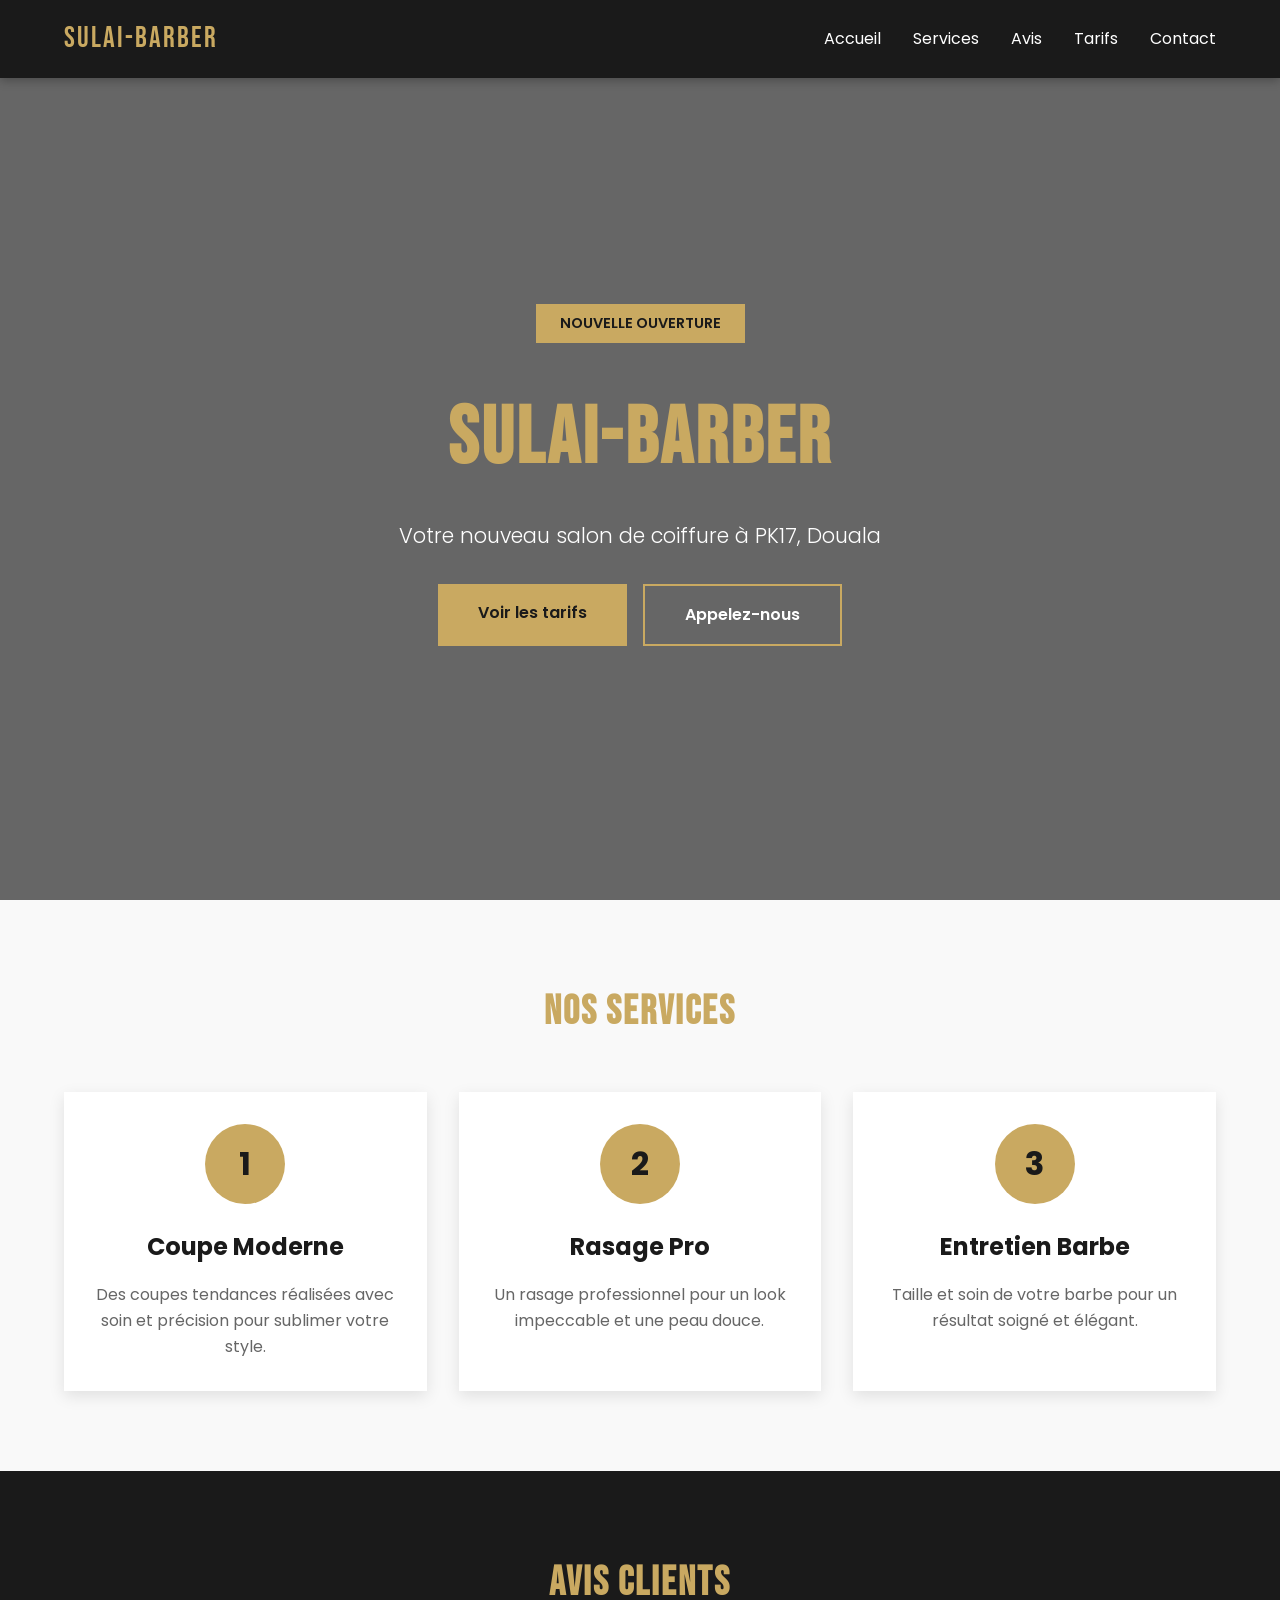
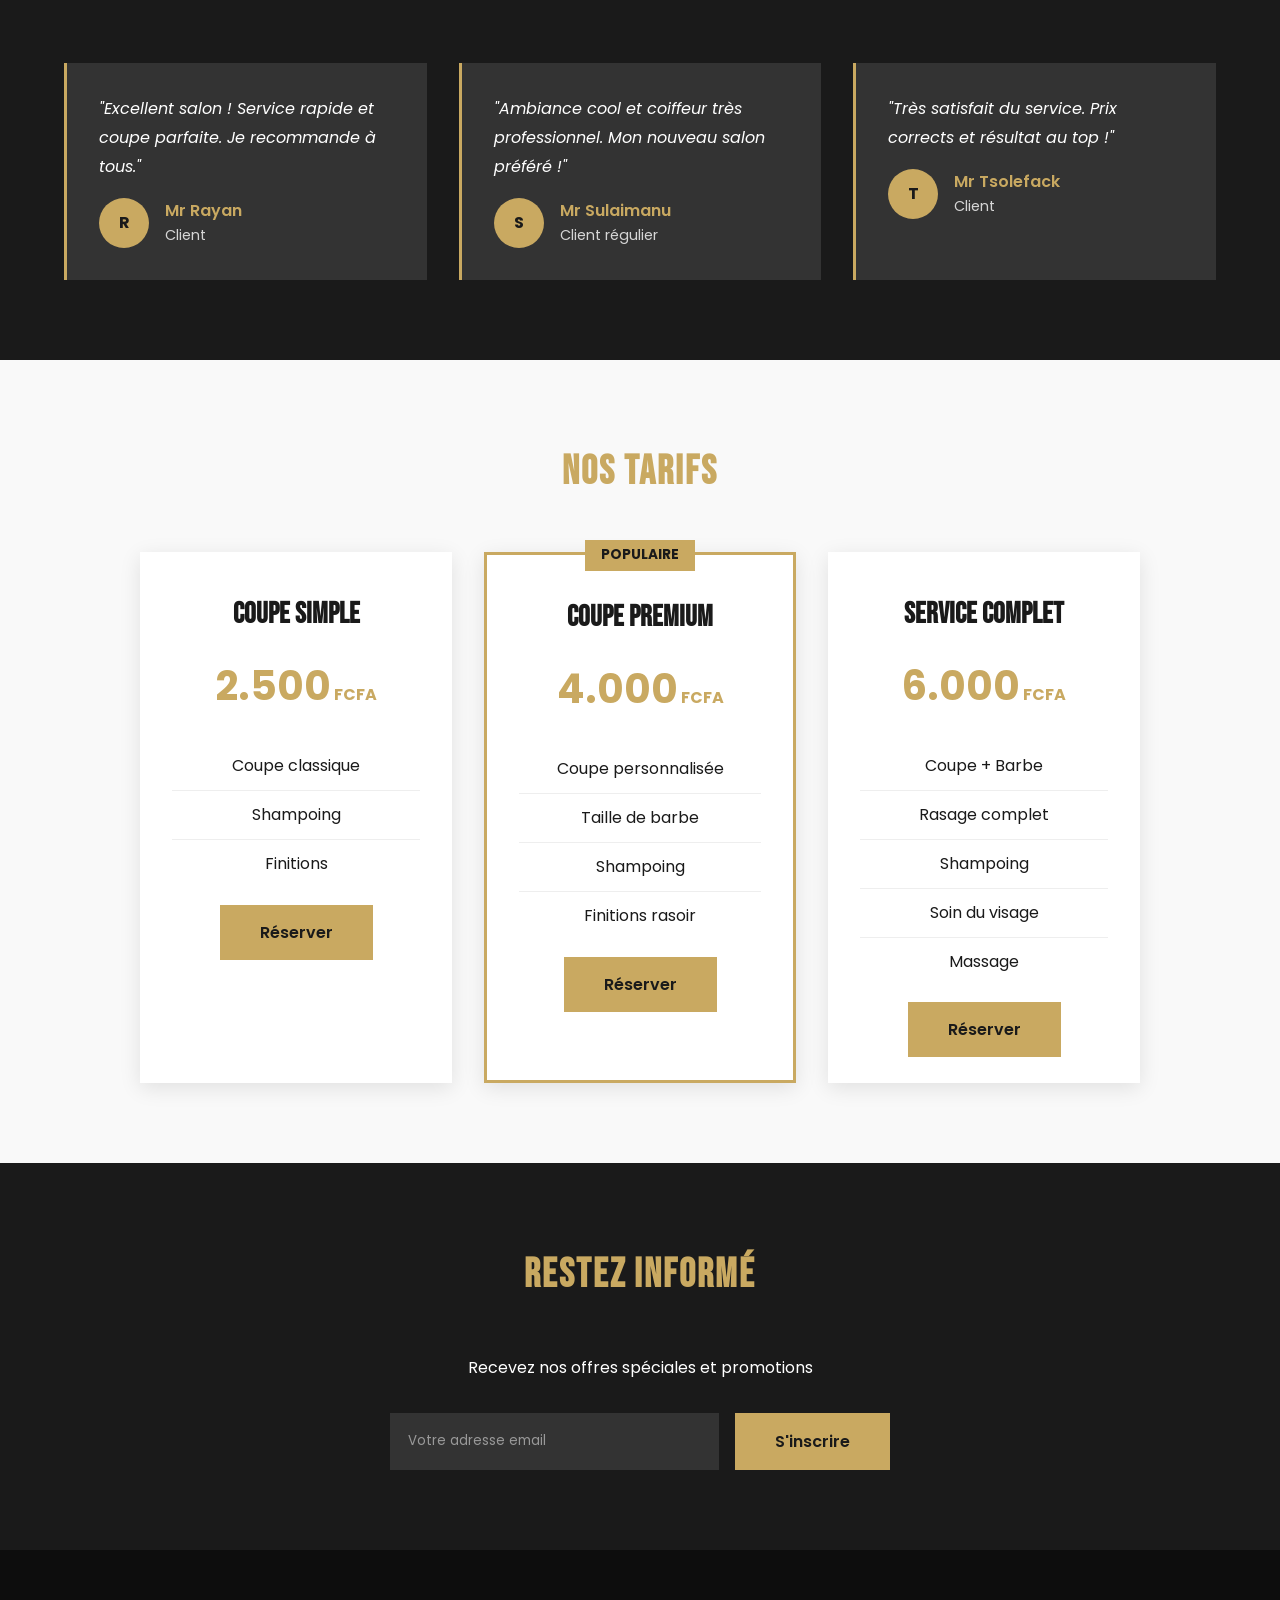
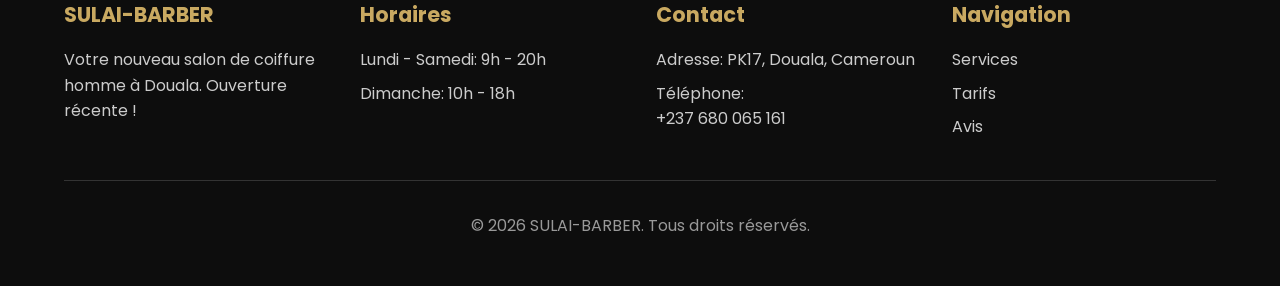
==== index.html @ da6aaff3 "Ajout du projet salon de coiffure" ====
<!DOCTYPE html>
<html lang="fr">
<head>
    <meta charset="UTF-8">
    <meta name="viewport" content="width=device-width, initial-scale=1.0">
    <title>SULAI-BARBER - Salon de Coiffure Homme | PK17 Douala</title>
    <link href="https://fonts.googleapis.com/css2?family=Bebas+Neue&family=Poppins:wght@300;400;600;700&display=swap" rel="stylesheet">
    <link rel="stylesheet" href="style.css">
</head>
<body>
    <nav>
        <div class="nav-container">
            <div class="logo">SULAI-BARBER</div>
            <ul class="nav-links">
                <li><a href="#hero">Accueil</a></li>
                <li><a href="#features">Services</a></li>
                <li><a href="#temoignages">Avis</a></li>
                <li><a href="#pricing">Tarifs</a></li>
                <li><a href="#newsletter">Contact</a></li>
            </ul>
        </div>
    </nav>

    <section id="hero">
        <div class="hero-content">
            <div class="badge">NOUVELLE OUVERTURE</div>
            <h1>SULAI-BARBER</h1>
            <p>Votre nouveau salon de coiffure à PK17, Douala</p>
            <div class="cta-buttons">
                <a href="#pricing" class="btn btn-primary">Voir les tarifs</a>
                <a href="tel:+237680065161" class="btn btn-secondary">Appelez-nous</a>
            </div>
        </div>
    </section>

    <section id="features">
        <div class="container">
            <h2 class="section-title">Nos Services</h2>
            <div class="features-grid">
                <div class="feature-card">
                    <div class="feature-icon">1</div>
                    <h3>Coupe Moderne</h3>
                    <p>Des coupes tendances réalisées avec soin et précision pour sublimer votre style.</p>
                </div>
                <div class="feature-card">
                    <div class="feature-icon">2</div>
                    <h3>Rasage Pro</h3>
                    <p>Un rasage professionnel pour un look impeccable et une peau douce.</p>
                </div>
                <div class="feature-card">
                    <div class="feature-icon">3</div>
                    <h3>Entretien Barbe</h3>
                    <p>Taille et soin de votre barbe pour un résultat soigné et élégant.</p>
                </div>
            </div>
        </div>
    </section>

    <section id="temoignages">
        <div class="container">
            <h2 class="section-title">Avis Clients</h2>
            <div class="testimonials-grid">
                <div class="testimonial-card">
                    <p class="testimonial-quote">"Excellent salon ! Service rapide et coupe parfaite. Je recommande à tous."</p>
                    <div class="testimonial-author">
                        <div class="author-avatar">R</div>
                        <div>
                            <p class="author-name">Mr Rayan</p>
                            <p style="font-size: 0.9rem; opacity: 0.8;">Client</p>
                        </div>
                    </div>
                </div>
                <div class="testimonial-card">
                    <p class="testimonial-quote">"Ambiance cool et coiffeur très professionnel. Mon nouveau salon préféré !"</p>
                    <div class="testimonial-author">
                        <div class="author-avatar">S</div>
                        <div>
                            <p class="author-name">Mr Sulaimanu</p>
                            <p style="font-size: 0.9rem; opacity: 0.8;">Client régulier</p>
                        </div>
                    </div>
                </div>
                <div class="testimonial-card">
                    <p class="testimonial-quote">"Très satisfait du service. Prix corrects et résultat au top !"</p>
                    <div class="testimonial-author">
                        <div class="author-avatar">T</div>
                        <div>
                            <p class="author-name">Mr Tsolefack</p>
                            <p style="font-size: 0.9rem; opacity: 0.8;">Client</p>
                        </div>
                    </div>
                </div>
            </div>
        </div>
    </section>

    <section id="pricing">
        <div class="container">
            <h2 class="section-title">Nos Tarifs</h2>
            <div class="pricing-grid">
                <div class="pricing-card">
                    <h3>Coupe Simple</h3>
                    <div class="price">2.500<span> FCFA</span></div>
                    <ul class="pricing-features">
                        <li>Coupe classique</li>
                        <li>Shampoing</li>
                        <li>Finitions</li>
                    </ul>
                    <a href="tel:+237680065161" class="btn btn-primary">Réserver</a>
                </div>
                <div class="pricing-card featured">
                    <div class="popular-badge">POPULAIRE</div>
                    <h3>Coupe Premium</h3>
                    <div class="price">4.000<span> FCFA</span></div>
                    <ul class="pricing-features">
                        <li>Coupe personnalisée</li>
                        <li>Taille de barbe</li>
                        <li>Shampoing</li>
                        <li>Finitions rasoir</li>
                    </ul>
                    <a href="tel:+237680065161" class="btn btn-primary">Réserver</a>
                </div>
                <div class="pricing-card">
                    <h3>Service Complet</h3>
                    <div class="price">6.000<span> FCFA</span></div>
                    <ul class="pricing-features">
                        <li>Coupe + Barbe</li>
                        <li>Rasage complet</li>
                        <li>Shampoing</li>
                        <li>Soin du visage</li>
                        <li>Massage</li>
                    </ul>
                    <a href="tel:+237680065161" class="btn btn-primary">Réserver</a>
                </div>
            </div>
        </div>
    </section>

    <section id="newsletter">
        <div class="container">
            <h2 class="section-title">Restez Informé</h2>
            <p>Recevez nos offres spéciales et promotions</p>
            <form class="newsletter-form" onsubmit="handleSubmit(event)">
                <input 
                    type="email" 
                    name="email" 
                    placeholder="Votre adresse email" 
                    required
                >
                <button type="submit" class="btn btn-primary">S'inscrire</button>
            </form>
        </div>
    </section>

    <footer>
        <div class="footer-grid">
            <div class="footer-section">
                <h3>SULAI-BARBER</h3>
                <p>Votre nouveau salon de coiffure homme à Douala. Ouverture récente !</p>
            </div>
            <div class="footer-section">
                <h3>Horaires</h3>
                <p>Lundi - Samedi: 9h - 20h</p>
                <p>Dimanche: 10h - 18h</p>
            </div>
            <div class="footer-section">
                <h3>Contact</h3>
                <p>Adresse: PK17, Douala, Cameroun</p>
                <p>Téléphone: <a href="tel:+237680065161">+237 680 065 161</a></p>
            </div>
            <div class="footer-section">
                <h3>Navigation</h3>
                <a href="#features">Services</a>
                <a href="#pricing">Tarifs</a>
                <a href="#temoignages">Avis</a>
            </div>
        </div>
        <div class="footer-bottom">
            <p>&copy; 2026 SULAI-BARBER. Tous droits réservés.</p>
        </div>
    </footer>

    <script src="script.js"></script>
</body>
</html>
---- style.css ----
* {
    margin: 0;
    padding: 0;
    box-sizing: border-box;
}

:root {
    --primary: #c9a961;
    --dark: #1a1a1a;
    --light: #ffffff;
    --gray: #333333;
}

body {
    font-family: 'Poppins', sans-serif;
    color: var(--dark);
    line-height: 1.6;
}

nav {
    background: var(--dark);
    padding: 1rem 5%;
    position: fixed;
    width: 100%;
    top: 0;
    z-index: 1000;
    box-shadow: 0 2px 10px rgba(0,0,0,0.3);
}

.nav-container {
    max-width: 1200px;
    margin: 0 auto;
    display: flex;
    justify-content: space-between;
    align-items: center;
}

.logo {
    font-family: 'Bebas Neue', cursive;
    font-size: 1.8rem;
    color: var(--primary);
    letter-spacing: 2px;
}

.nav-links {
    display: flex;
    gap: 2rem;
    list-style: none;
}

.nav-links a {
    color: var(--light);
    text-decoration: none;
    font-weight: 400;
    transition: color 0.3s;
}

.nav-links a:hover {
    color: var(--primary);
}

#hero {
    min-height: 100vh;
    display: flex;
    align-items: center;
    justify-content: center;
    text-align: center;
    padding: 100px 5% 50px;
    background: linear-gradient(rgba(0, 0, 0, 0.6), rgba(0, 0, 0, 0.6)), 
                url('assets/salon-background.jpeg') center/cover no-repeat;
    background-attachment: fixed;
    color: var(--light);
}

.hero-content {
    max-width: 800px;
}

.hero-content h1 {
    font-family: 'Bebas Neue', cursive;
    font-size: clamp(3rem, 8vw, 5rem);
    color: var(--primary);
    margin-bottom: 1rem;
    letter-spacing: 3px;
}

.hero-content p {
    font-size: 1.3rem;
    margin-bottom: 2rem;
    font-weight: 300;
}

.badge {
    display: inline-block;
    background: var(--primary);
    color: var(--dark);
    padding: 0.5rem 1.5rem;
    font-weight: 600;
    margin-bottom: 2rem;
    font-size: 0.9rem;
}

.cta-buttons {
    display: flex;
    gap: 1rem;
    justify-content: center;
    flex-wrap: wrap;
}

.btn {
    padding: 1rem 2.5rem;
    font-size: 1rem;
    font-weight: 600;
    text-decoration: none;
    border: none;
    cursor: pointer;
    transition: all 0.3s;
    font-family: 'Poppins', sans-serif;
}

.btn-primary {
    background: var(--primary);
    color: var(--dark);
}

.btn-primary:hover {
    transform: translateY(-2px);
    box-shadow: 0 10px 25px rgba(201, 169, 97, 0.4);
}

.btn-secondary {
    background: transparent;
    color: var(--light);
    border: 2px solid var(--primary);
}

.btn-secondary:hover {
    background: var(--primary);
    color: var(--dark);
}

section {
    padding: 5rem 5%;
}

.container {
    max-width: 1200px;
    margin: 0 auto;
}

.section-title {
    font-family: 'Bebas Neue', cursive;
    font-size: 2.5rem;
    color: var(--primary);
    text-align: center;
    margin-bottom: 3rem;
    letter-spacing: 2px;
}

#features {
    background: #f9f9f9;
}

.features-grid {
    display: grid;
    grid-template-columns: repeat(auto-fit, minmax(280px, 1fr));
    gap: 2rem;
}

.feature-card {
    background: var(--light);
    padding: 2rem;
    text-align: center;
    box-shadow: 0 5px 15px rgba(0,0,0,0.1);
    transition: transform 0.3s;
}

.feature-card:hover {
    transform: translateY(-5px);
}

.feature-icon {
    width: 80px;
    height: 80px;
    margin: 0 auto 1.5rem;
    background: var(--primary);
    border-radius: 50%;
    display: flex;
    align-items: center;
    justify-content: center;
    font-size: 2rem;
    color: var(--dark);
    font-weight: 700;
}

.feature-card h3 {
    font-size: 1.5rem;
    color: var(--dark);
    margin-bottom: 1rem;
}

.feature-card p {
    color: #666;
}

#temoignages {
    background: var(--dark);
    color: var(--light);
}

#temoignages .section-title {
    color: var(--primary);
}

.testimonials-grid {
    display: grid;
    grid-template-columns: repeat(auto-fit, minmax(280px, 1fr));
    gap: 2rem;
}

.testimonial-card {
    background: var(--gray);
    padding: 2rem;
    border-left: 3px solid var(--primary);
}

.testimonial-quote {
    font-style: italic;
    margin-bottom: 1rem;
    line-height: 1.8;
}

.testimonial-author {
    display: flex;
    align-items: center;
    gap: 1rem;
}

.author-avatar {
    width: 50px;
    height: 50px;
    border-radius: 50%;
    background: var(--primary);
    display: flex;
    align-items: center;
    justify-content: center;
    font-weight: 700;
    color: var(--dark);
}

.author-name {
    font-weight: 600;
    color: var(--primary);
}

#pricing {
    background: #f9f9f9;
}

.pricing-grid {
    display: grid;
    grid-template-columns: repeat(auto-fit, minmax(280px, 1fr));
    gap: 2rem;
    max-width: 1000px;
    margin: 0 auto;
}

.pricing-card {
    background: var(--light);
    padding: 2.5rem 2rem;
    text-align: center;
    box-shadow: 0 5px 20px rgba(0,0,0,0.1);
    transition: transform 0.3s;
    position: relative;
}

.pricing-card:hover {
    transform: scale(1.05);
}

.pricing-card.featured {
    border: 3px solid var(--primary);
}

.popular-badge {
    position: absolute;
    top: -15px;
    left: 50%;
    transform: translateX(-50%);
    background: var(--primary);
    color: var(--dark);
    padding: 0.3rem 1rem;
    font-weight: 700;
    font-size: 0.85rem;
}

.pricing-card h3 {
    font-family: 'Bebas Neue', cursive;
    font-size: 1.8rem;
    color: var(--dark);
    margin-bottom: 1rem;
}

.price {
    font-size: 2.5rem;
    font-weight: 700;
    color: var(--primary);
    margin-bottom: 1.5rem;
}

.price span {
    font-size: 1rem;
}

.pricing-features {
    list-style: none;
    margin-bottom: 2rem;
}

.pricing-features li {
    padding: 0.7rem 0;
    border-bottom: 1px solid #eee;
}

.pricing-features li:last-child {
    border-bottom: none;
}

#newsletter {
    background: var(--dark);
    color: var(--light);
    text-align: center;
}

.newsletter-form {
    max-width: 500px;
    margin: 2rem auto 0;
    display: flex;
    gap: 1rem;
}

input[type="email"] {
    flex: 1;
    padding: 1rem;
    border: 2px solid var(--gray);
    background: var(--gray);
    color: var(--light);
    font-family: 'Poppins', sans-serif;
}

input[type="email"]:focus {
    outline: none;
    border-color: var(--primary);
}

input[type="email"]::placeholder {
    color: #999;
}

footer {
    background: #0d0d0d;
    color: var(--light);
    padding: 3rem 5%;
}

.footer-grid {
    display: grid;
    grid-template-columns: repeat(auto-fit, minmax(250px, 1fr));
    gap: 2rem;
    max-width: 1200px;
    margin: 0 auto 2rem;
}

.footer-section h3 {
    color: var(--primary);
    margin-bottom: 1rem;
    font-size: 1.3rem;
}

.footer-section p,
.footer-section a {
    color: #ccc;
    text-decoration: none;
    display: block;
    margin-bottom: 0.5rem;
}

.footer-section a:hover {
    color: var(--primary);
}

.footer-bottom {
    text-align: center;
    padding-top: 2rem;
    border-top: 1px solid var(--gray);
    color: #999;
}

@media (max-width: 768px) {
    .nav-links {
        gap: 1rem;
        font-size: 0.9rem;
    }

    .cta-buttons {
        flex-direction: column;
    }

    .btn {
        width: 100%;
    }

    .newsletter-form {
        flex-direction: column;
    }

    section {
        padding: 3rem 5%;
    }
}
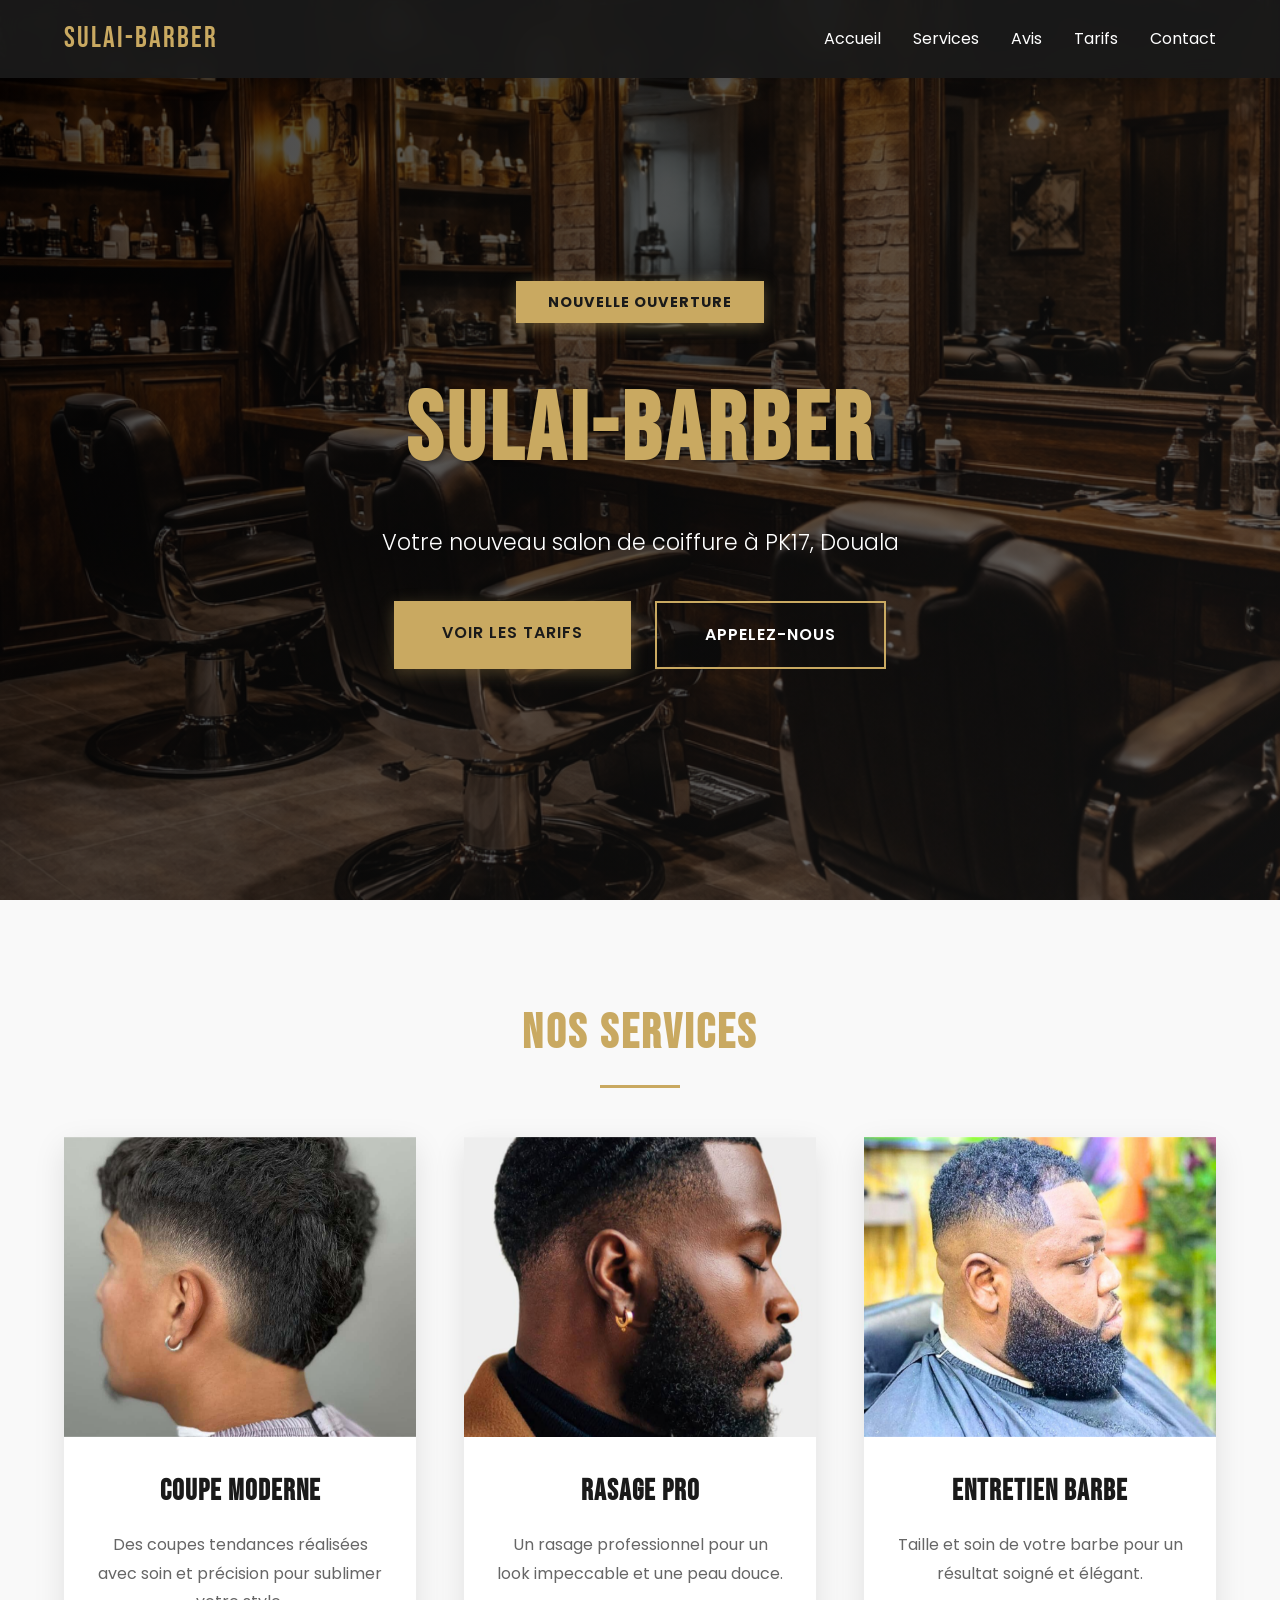
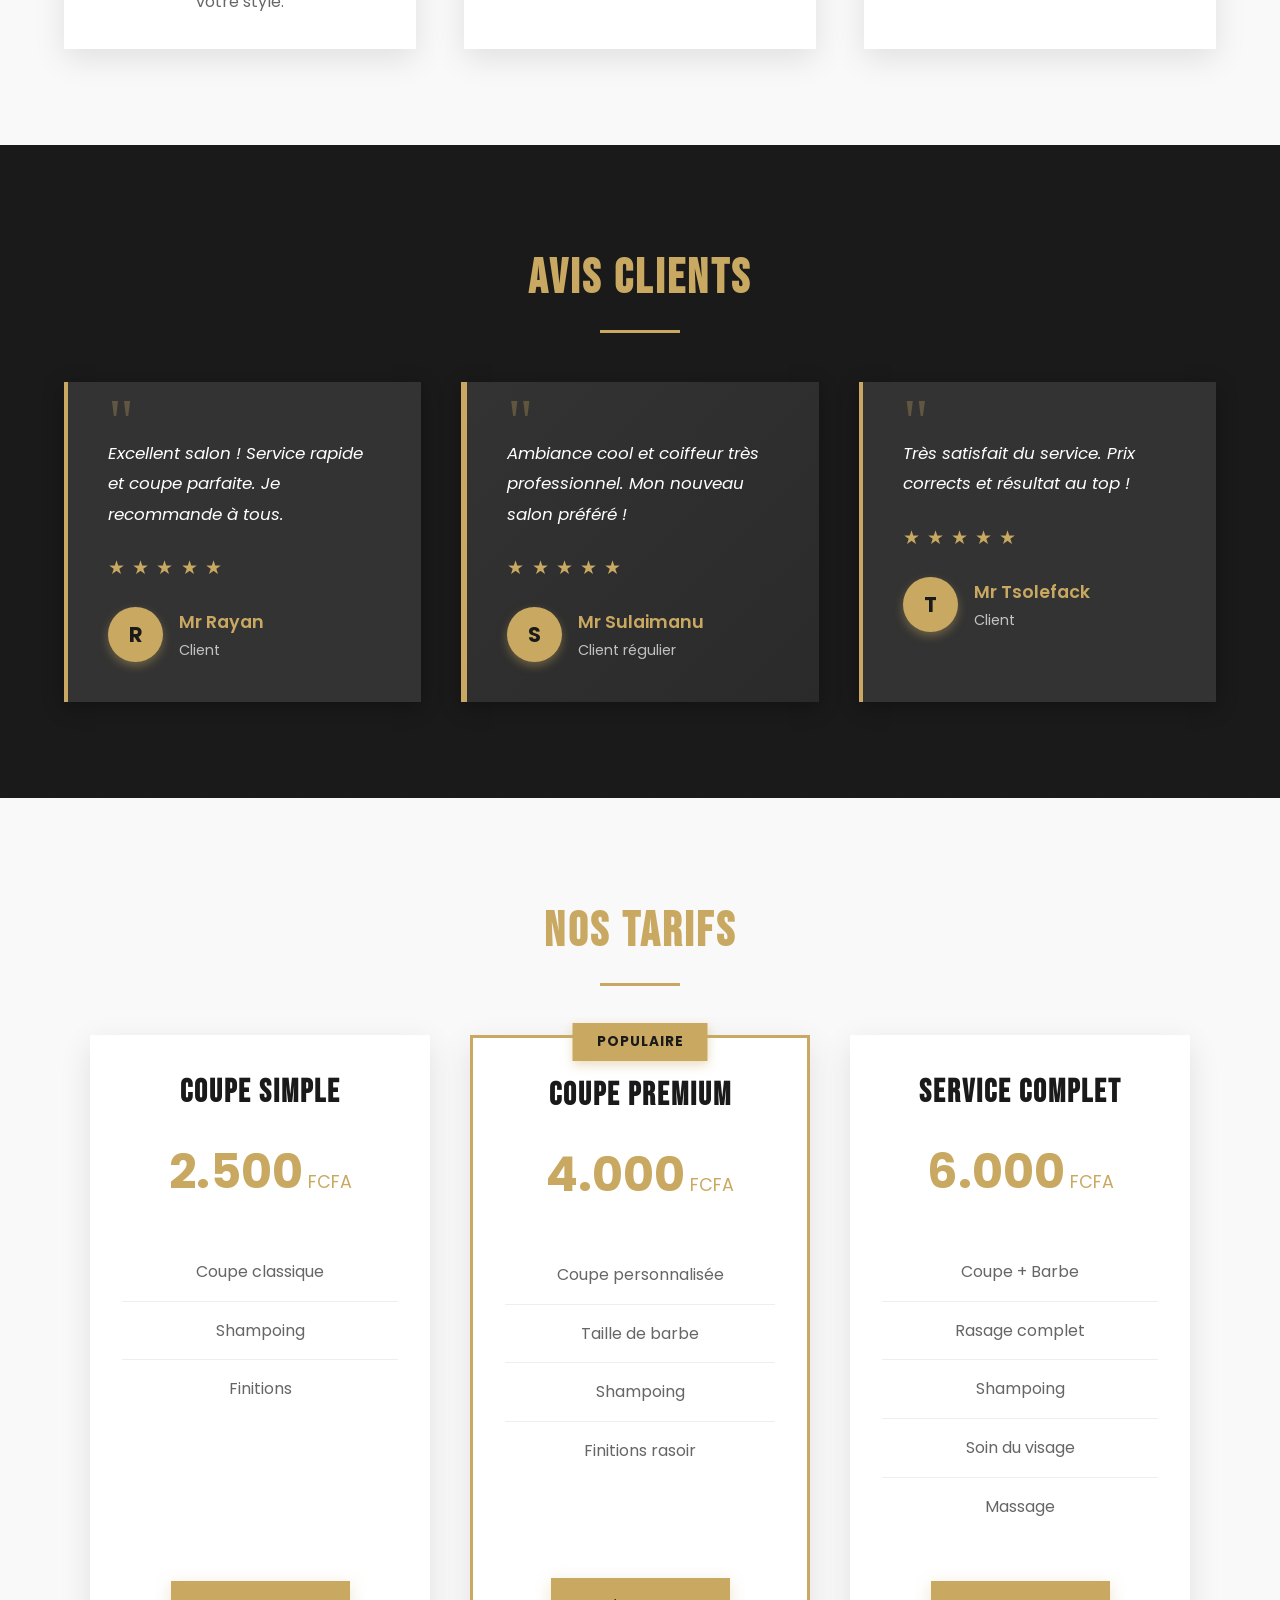
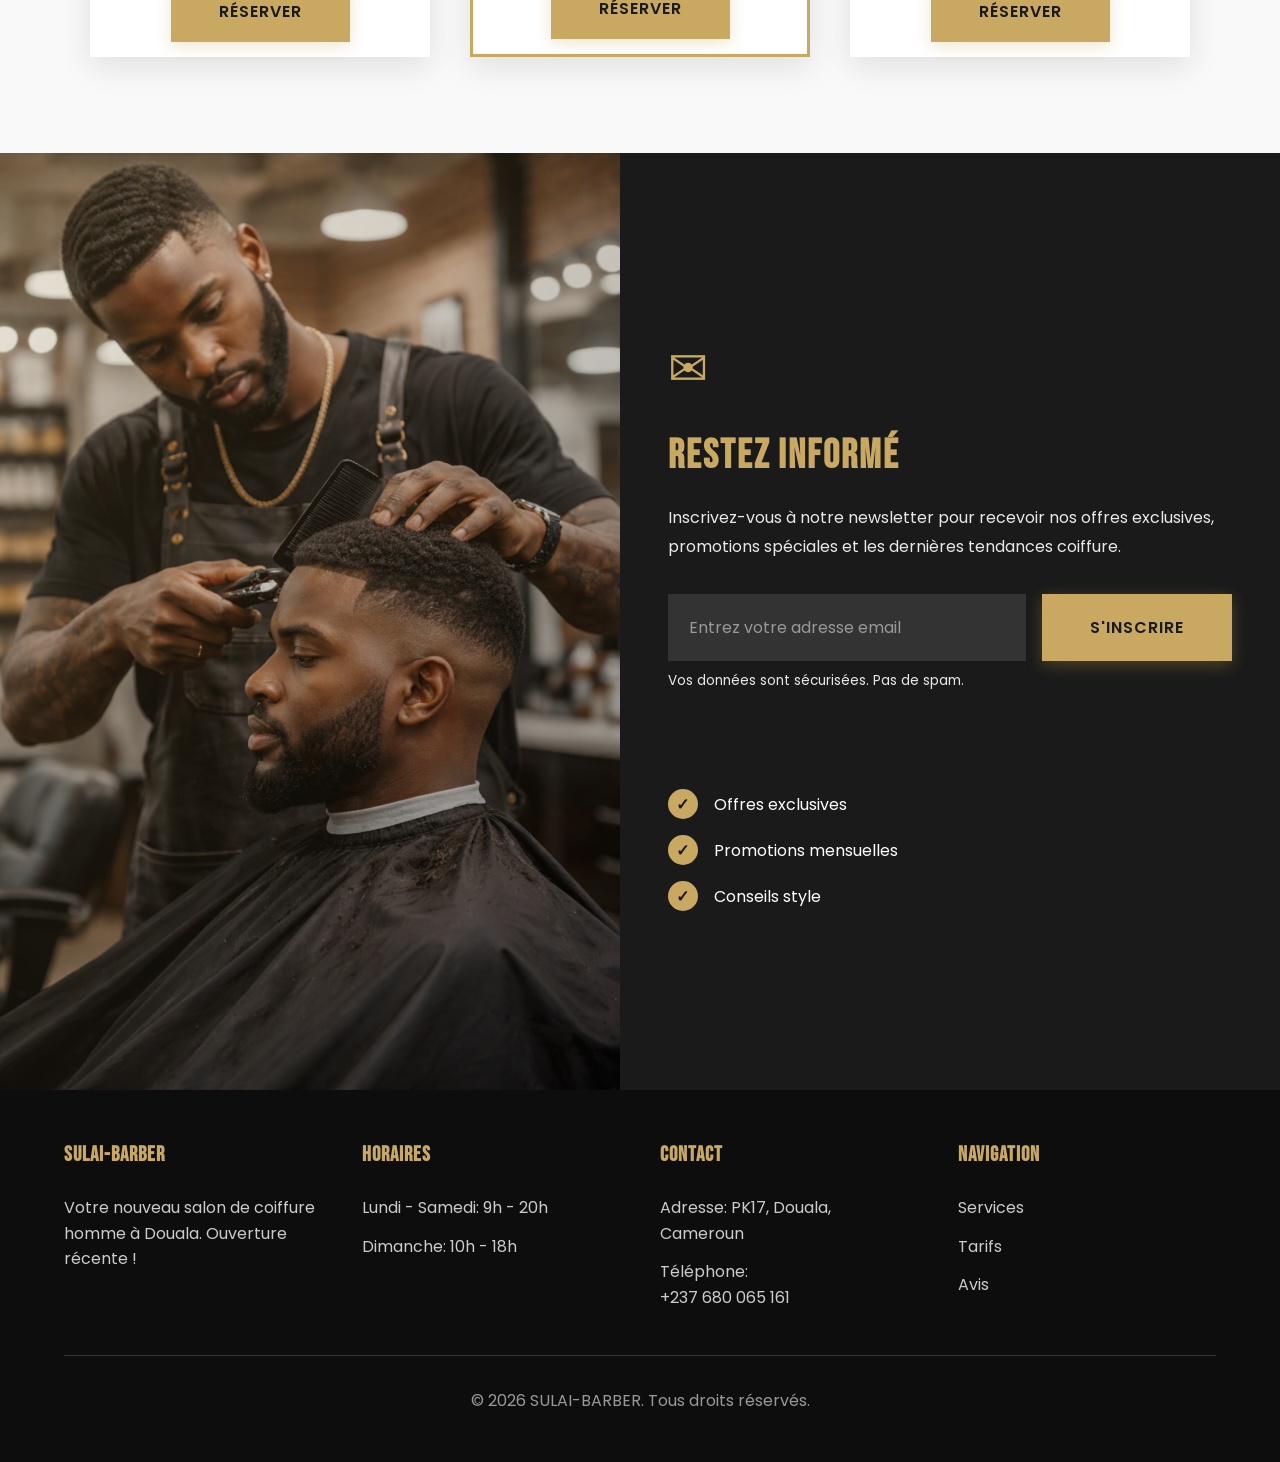
==== commit 4b7221d6: "Ajout du projet salon de coiffure" ====
--- a/index.html
+++ b/index.html
@@ -22,6 +22,7 @@
     </nav>
 
     <section id="hero">
+        <div class="hero-overlay"></div>
         <div class="hero-content">
             <div class="badge">NOUVELLE OUVERTURE</div>
             <h1>SULAI-BARBER</h1>
@@ -38,19 +39,51 @@
             <h2 class="section-title">Nos Services</h2>
             <div class="features-grid">
                 <div class="feature-card">
-                    <div class="feature-icon">1</div>
-                    <h3>Coupe Moderne</h3>
-                    <p>Des coupes tendances réalisées avec soin et précision pour sublimer votre style.</p>
-                </div>
+                    <div class="feature-image-wrapper">
+                        <img src="assets/coupe-moderne.jpg" alt="Coupe Moderne" class="feature-img">
+                        <div class="feature-overlay">
+                            <div class="gallery-icons">
+                                <img src="assets/coupe-moderne1.jpg" alt="Style 1" class="mini-preview">
+                                <img src="assets/coupe-moderne2.jpg" alt="Style 2" class="mini-preview">
+                            </div>
+                        </div>
+                    </div>
+                    <div class="feature-content">
+                        <h3>Coupe Moderne</h3>
+                        <p>Des coupes tendances réalisées avec soin et précision pour sublimer votre style.</p>
+                    </div>
+                </div>
+
                 <div class="feature-card">
-                    <div class="feature-icon">2</div>
-                    <h3>Rasage Pro</h3>
-                    <p>Un rasage professionnel pour un look impeccable et une peau douce.</p>
-                </div>
+                    <div class="feature-image-wrapper">
+                        <img src="assets/rasage.jpg" alt="Rasage Pro" class="feature-img">
+                        <div class="feature-overlay">
+                            <div class="gallery-icons">
+                                <img src="assets/rasage1.jpg" alt="Style 1" class="mini-preview">
+                                <img src="assets/rasage2.webp" alt="Style 2" class="mini-preview">
+                            </div>
+                        </div>
+                    </div>
+                    <div class="feature-content">
+                        <h3>Rasage Pro</h3>
+                        <p>Un rasage professionnel pour un look impeccable et une peau douce.</p>
+                    </div>
+                </div>
+
                 <div class="feature-card">
-                    <div class="feature-icon">3</div>
-                    <h3>Entretien Barbe</h3>
-                    <p>Taille et soin de votre barbe pour un résultat soigné et élégant.</p>
+                    <div class="feature-image-wrapper">
+                        <img src="assets/barbe.jpg" alt="Entretien Barbe" class="feature-img">
+                        <div class="feature-overlay">
+                            <div class="gallery-icons">
+                                <img src="assets/barbe1.jpg" alt="Style 1" class="mini-preview">
+                                <img src="assets/barbe2.jpg" alt="Style 2" class="mini-preview">
+                            </div>
+                        </div>
+                    </div>
+                    <div class="feature-content">
+                        <h3>Entretien Barbe</h3>
+                        <p>Taille et soin de votre barbe pour un résultat soigné et élégant.</p>
+                    </div>
                 </div>
             </div>
         </div>
@@ -61,32 +94,58 @@
             <h2 class="section-title">Avis Clients</h2>
             <div class="testimonials-grid">
                 <div class="testimonial-card">
-                    <p class="testimonial-quote">"Excellent salon ! Service rapide et coupe parfaite. Je recommande à tous."</p>
+                    <div class="quote-icon">"</div>
+                    <p class="testimonial-quote">Excellent salon ! Service rapide et coupe parfaite. Je recommande à tous.</p>
+                    <div class="testimonial-rating">
+                        <span class="star">★</span>
+                        <span class="star">★</span>
+                        <span class="star">★</span>
+                        <span class="star">★</span>
+                        <span class="star">★</span>
+                    </div>
                     <div class="testimonial-author">
                         <div class="author-avatar">R</div>
-                        <div>
+                        <div class="author-info">
                             <p class="author-name">Mr Rayan</p>
-                            <p style="font-size: 0.9rem; opacity: 0.8;">Client</p>
-                        </div>
-                    </div>
-                </div>
-                <div class="testimonial-card">
-                    <p class="testimonial-quote">"Ambiance cool et coiffeur très professionnel. Mon nouveau salon préféré !"</p>
+                            <p class="author-status">Client</p>
+                        </div>
+                    </div>
+                </div>
+
+                <div class="testimonial-card featured-testimonial">
+                    <div class="quote-icon">"</div>
+                    <p class="testimonial-quote">Ambiance cool et coiffeur très professionnel. Mon nouveau salon préféré !</p>
+                    <div class="testimonial-rating">
+                        <span class="star">★</span>
+                        <span class="star">★</span>
+                        <span class="star">★</span>
+                        <span class="star">★</span>
+                        <span class="star">★</span>
+                    </div>
                     <div class="testimonial-author">
                         <div class="author-avatar">S</div>
-                        <div>
+                        <div class="author-info">
                             <p class="author-name">Mr Sulaimanu</p>
-                            <p style="font-size: 0.9rem; opacity: 0.8;">Client régulier</p>
-                        </div>
-                    </div>
-                </div>
+                            <p class="author-status">Client régulier</p>
+                        </div>
+                    </div>
+                </div>
+
                 <div class="testimonial-card">
-                    <p class="testimonial-quote">"Très satisfait du service. Prix corrects et résultat au top !"</p>
+                    <div class="quote-icon">"</div>
+                    <p class="testimonial-quote">Très satisfait du service. Prix corrects et résultat au top !</p>
+                    <div class="testimonial-rating">
+                        <span class="star">★</span>
+                        <span class="star">★</span>
+                        <span class="star">★</span>
+                        <span class="star">★</span>
+                        <span class="star">★</span>
+                    </div>
                     <div class="testimonial-author">
                         <div class="author-avatar">T</div>
-                        <div>
+                        <div class="author-info">
                             <p class="author-name">Mr Tsolefack</p>
-                            <p style="font-size: 0.9rem; opacity: 0.8;">Client</p>
+                            <p class="author-status">Client</p>
                         </div>
                     </div>
                 </div>
@@ -106,8 +165,11 @@
                         <li>Shampoing</li>
                         <li>Finitions</li>
                     </ul>
-                    <a href="tel:+237680065161" class="btn btn-primary">Réserver</a>
-                </div>
+                    <div class="pricing-button-wrapper">
+                        <a href="tel:+237680065161" class="btn btn-primary">Réserver</a>
+                    </div>
+                </div>
+
                 <div class="pricing-card featured">
                     <div class="popular-badge">POPULAIRE</div>
                     <h3>Coupe Premium</h3>
@@ -118,8 +180,11 @@
                         <li>Shampoing</li>
                         <li>Finitions rasoir</li>
                     </ul>
-                    <a href="tel:+237680065161" class="btn btn-primary">Réserver</a>
-                </div>
+                    <div class="pricing-button-wrapper">
+                        <a href="tel:+237680065161" class="btn btn-primary">Réserver</a>
+                    </div>
+                </div>
+
                 <div class="pricing-card">
                     <h3>Service Complet</h3>
                     <div class="price">6.000<span> FCFA</span></div>
@@ -130,25 +195,51 @@
                         <li>Soin du visage</li>
                         <li>Massage</li>
                     </ul>
-                    <a href="tel:+237680065161" class="btn btn-primary">Réserver</a>
+                    <div class="pricing-button-wrapper">
+                        <a href="tel:+237680065161" class="btn btn-primary">Réserver</a>
+                    </div>
                 </div>
             </div>
         </div>
     </section>
 
     <section id="newsletter">
-        <div class="container">
-            <h2 class="section-title">Restez Informé</h2>
-            <p>Recevez nos offres spéciales et promotions</p>
-            <form class="newsletter-form" onsubmit="handleSubmit(event)">
-                <input 
-                    type="email" 
-                    name="email" 
-                    placeholder="Votre adresse email" 
-                    required
-                >
-                <button type="submit" class="btn btn-primary">S'inscrire</button>
-            </form>
+        <div class="newsletter-wrapper">
+            <div class="newsletter-visual">
+                <img src="assets/coiffeur.png" alt="Coiffeur professionnel">
+                <div class="visual-overlay"></div>
+            </div>
+            <div class="newsletter-content">
+                <div class="newsletter-icon">✉</div>
+                <h2>Restez Informé</h2>
+                <p>Inscrivez-vous à notre newsletter pour recevoir nos offres exclusives, promotions spéciales et les dernières tendances coiffure.</p>
+                <form class="newsletter-form" onsubmit="handleSubmit(event)">
+                    <div class="form-group">
+                        <input 
+                            type="email" 
+                            name="email" 
+                            placeholder="Entrez votre adresse email" 
+                            required
+                        >
+                        <button type="submit" class="btn btn-primary">S'inscrire</button>
+                    </div>
+                    <p class="form-note">Vos données sont sécurisées. Pas de spam.</p>
+                </form>
+                <div class="newsletter-benefits">
+                    <div class="benefit-item">
+                        <span class="benefit-icon">✓</span>
+                        <span>Offres exclusives</span>
+                    </div>
+                    <div class="benefit-item">
+                        <span class="benefit-icon">✓</span>
+                        <span>Promotions mensuelles</span>
+                    </div>
+                    <div class="benefit-item">
+                        <span class="benefit-icon">✓</span>
+                        <span>Conseils style</span>
+                    </div>
+                </div>
+            </div>
         </div>
     </section>
 
--- a/style.css
+++ b/style.css
@@ -9,22 +9,34 @@
     --dark: #1a1a1a;
     --light: #ffffff;
     --gray: #333333;
+    --gray-light: #f9f9f9;
 }
 
 body {
     font-family: 'Poppins', sans-serif;
     color: var(--dark);
     line-height: 1.6;
-}
-
+    overflow-x: hidden;
+}
+
+img {
+    image-rendering: -webkit-optimize-contrast;
+    image-rendering: high-quality;
+    backface-visibility: hidden;
+    transform: translateZ(0);
+    max-width: 100%;
+}
+
+/* Navigation */
 nav {
-    background: var(--dark);
+    background: rgba(26, 26, 26, 0.95);
+    backdrop-filter: blur(10px);
     padding: 1rem 5%;
     position: fixed;
     width: 100%;
     top: 0;
     z-index: 1000;
-    box-shadow: 0 2px 10px rgba(0,0,0,0.3);
+    box-shadow: 0 2px 20px rgba(0,0,0,0.2);
 }
 
 .nav-container {
@@ -53,12 +65,29 @@
     text-decoration: none;
     font-weight: 400;
     transition: color 0.3s;
+    position: relative;
+}
+
+.nav-links a::after {
+    content: '';
+    position: absolute;
+    bottom: -5px;
+    left: 0;
+    width: 0;
+    height: 2px;
+    background: var(--primary);
+    transition: width 0.3s;
+}
+
+.nav-links a:hover::after {
+    width: 100%;
 }
 
 .nav-links a:hover {
     color: var(--primary);
 }
 
+/* Hero Section */
 #hero {
     min-height: 100vh;
     display: flex;
@@ -66,27 +95,53 @@
     justify-content: center;
     text-align: center;
     padding: 100px 5% 50px;
-    background: linear-gradient(rgba(0, 0, 0, 0.6), rgba(0, 0, 0, 0.6)), 
-                url('assets/salon-background.jpeg') center/cover no-repeat;
-    background-attachment: fixed;
+    background: url('assets/header.png') center/cover no-repeat fixed;
+    position: relative;
     color: var(--light);
+    image-rendering: -webkit-optimize-contrast;
+    image-rendering: crisp-edges;
+}
+
+.hero-overlay {
+    position: absolute;
+    top: 0;
+    left: 0;
+    width: 100%;
+    height: 100%;
+    background: linear-gradient(135deg, rgba(0, 0, 0, 0.7), rgba(26, 26, 26, 0.6));
+    z-index: 1;
 }
 
 .hero-content {
+    position: relative;
+    z-index: 2;
     max-width: 800px;
+    animation: fadeInUp 1s ease-out;
+}
+
+@keyframes fadeInUp {
+    from {
+        opacity: 0;
+        transform: translateY(30px);
+    }
+    to {
+        opacity: 1;
+        transform: translateY(0);
+    }
 }
 
 .hero-content h1 {
     font-family: 'Bebas Neue', cursive;
-    font-size: clamp(3rem, 8vw, 5rem);
+    font-size: clamp(3rem, 8vw, 6rem);
     color: var(--primary);
     margin-bottom: 1rem;
-    letter-spacing: 3px;
+    letter-spacing: 4px;
+    text-shadow: 2px 2px 4px rgba(0,0,0,0.3);
 }
 
 .hero-content p {
-    font-size: 1.3rem;
-    margin-bottom: 2rem;
+    font-size: 1.4rem;
+    margin-bottom: 2.5rem;
     font-weight: 300;
 }
 
@@ -94,38 +149,43 @@
     display: inline-block;
     background: var(--primary);
     color: var(--dark);
-    padding: 0.5rem 1.5rem;
-    font-weight: 600;
+    padding: 0.6rem 2rem;
+    font-weight: 700;
     margin-bottom: 2rem;
     font-size: 0.9rem;
+    letter-spacing: 1px;
+    box-shadow: 0 4px 15px rgba(201, 169, 97, 0.4);
 }
 
 .cta-buttons {
     display: flex;
-    gap: 1rem;
+    gap: 1.5rem;
     justify-content: center;
     flex-wrap: wrap;
 }
 
 .btn {
-    padding: 1rem 2.5rem;
+    padding: 1.2rem 3rem;
     font-size: 1rem;
     font-weight: 600;
     text-decoration: none;
     border: none;
     cursor: pointer;
-    transition: all 0.3s;
+    transition: all 0.3s ease;
     font-family: 'Poppins', sans-serif;
+    text-transform: uppercase;
+    letter-spacing: 1px;
 }
 
 .btn-primary {
     background: var(--primary);
     color: var(--dark);
+    box-shadow: 0 4px 15px rgba(201, 169, 97, 0.3);
 }
 
 .btn-primary:hover {
-    transform: translateY(-2px);
-    box-shadow: 0 10px 25px rgba(201, 169, 97, 0.4);
+    transform: translateY(-3px);
+    box-shadow: 0 8px 25px rgba(201, 169, 97, 0.5);
 }
 
 .btn-secondary {
@@ -137,10 +197,12 @@
 .btn-secondary:hover {
     background: var(--primary);
     color: var(--dark);
-}
-
+    transform: translateY(-3px);
+}
+
+/* Sections */
 section {
-    padding: 5rem 5%;
+    padding: 6rem 5%;
 }
 
 .container {
@@ -150,62 +212,139 @@
 
 .section-title {
     font-family: 'Bebas Neue', cursive;
-    font-size: 2.5rem;
+    font-size: 3rem;
     color: var(--primary);
     text-align: center;
-    margin-bottom: 3rem;
-    letter-spacing: 2px;
-}
-
+    margin-bottom: 4rem;
+    letter-spacing: 3px;
+    position: relative;
+}
+
+.section-title::after {
+    content: '';
+    position: absolute;
+    bottom: -15px;
+    left: 50%;
+    transform: translateX(-50%);
+    width: 80px;
+    height: 3px;
+    background: var(--primary);
+}
+
+/* Features Section */
 #features {
-    background: #f9f9f9;
+    background: var(--gray-light);
 }
 
 .features-grid {
     display: grid;
-    grid-template-columns: repeat(auto-fit, minmax(280px, 1fr));
-    gap: 2rem;
+    grid-template-columns: repeat(auto-fit, minmax(320px, 1fr));
+    gap: 3rem;
 }
 
 .feature-card {
     background: var(--light);
+    overflow: hidden;
+    box-shadow: 0 10px 30px rgba(0,0,0,0.1);
+    transition: all 0.4s ease;
+    border-radius: 0;
+}
+
+.feature-card:hover {
+    transform: translateY(-10px);
+    box-shadow: 0 15px 40px rgba(0,0,0,0.2);
+}
+
+.feature-image-wrapper {
+    position: relative;
+    height: 300px;
+    overflow: hidden;
+}
+
+.feature-img {
+    width: 100%;
+    height: 100%;
+    object-fit: cover;
+    transition: transform 0.5s ease;
+}
+
+.feature-card:hover .feature-img {
+    transform: scale(1.1);
+}
+
+.feature-overlay {
+    position: absolute;
+    bottom: 0;
+    left: 0;
+    right: 0;
+    background: linear-gradient(to top, rgba(0,0,0,0.8), transparent);
+    padding: 1.5rem;
+    transform: translateY(100%);
+    transition: transform 0.4s ease;
+}
+
+.feature-card:hover .feature-overlay {
+    transform: translateY(0);
+}
+
+.gallery-icons {
+    display: flex;
+    gap: 0.5rem;
+    justify-content: center;
+}
+
+.mini-preview {
+    width: 60px;
+    height: 60px;
+    object-fit: cover;
+    border: 2px solid var(--primary);
+    cursor: pointer;
+    transition: transform 0.3s;
+}
+
+.mini-preview:hover {
+    transform: scale(1.1);
+}
+
+.feature-content {
     padding: 2rem;
     text-align: center;
-    box-shadow: 0 5px 15px rgba(0,0,0,0.1);
-    transition: transform 0.3s;
-}
-
-.feature-card:hover {
-    transform: translateY(-5px);
-}
-
-.feature-icon {
-    width: 80px;
-    height: 80px;
-    margin: 0 auto 1.5rem;
-    background: var(--primary);
-    border-radius: 50%;
-    display: flex;
-    align-items: center;
-    justify-content: center;
-    font-size: 2rem;
-    color: var(--dark);
-    font-weight: 700;
-}
-
-.feature-card h3 {
-    font-size: 1.5rem;
+}
+
+.feature-content h3 {
+    font-family: 'Bebas Neue', cursive;
+    font-size: 1.8rem;
     color: var(--dark);
     margin-bottom: 1rem;
-}
-
-.feature-card p {
+    letter-spacing: 1px;
+}
+
+.feature-content p {
     color: #666;
-}
-
+    line-height: 1.8;
+}
+
+/* Testimonials Section */
 #temoignages {
     background: var(--dark);
     color: var(--light);
+    position: relative;
+}
+
+#temoignages::before {
+    content: '';
+    position: absolute;
+    top: 0;
+    left: 0;
+    width: 100%;
+    height: 100%;
+    background: url('data:image/svg+xml,<svg width="100" height="100" xmlns="http://www.w3.org/2000/svg"><rect width="1" height="1" fill="%23c9a961" opacity="0.05"/></svg>');
+    background-size: 50px 50px;
+}
+
+#temoignages .container {
+    position: relative;
+    z-index: 1;
 }
 
 #temoignages .section-title {
@@ -214,20 +353,55 @@
 
 .testimonials-grid {
     display: grid;
-    grid-template-columns: repeat(auto-fit, minmax(280px, 1fr));
-    gap: 2rem;
+    grid-template-columns: repeat(auto-fit, minmax(300px, 1fr));
+    gap: 2.5rem;
 }
 
 .testimonial-card {
     background: var(--gray);
-    padding: 2rem;
-    border-left: 3px solid var(--primary);
+    padding: 2.5rem;
+    border-left: 4px solid var(--primary);
+    position: relative;
+    transition: all 0.4s ease;
+    box-shadow: 0 5px 20px rgba(0,0,0,0.3);
+}
+
+.testimonial-card:hover {
+    transform: translateY(-5px);
+    box-shadow: 0 10px 30px rgba(0,0,0,0.5);
+    border-left-width: 8px;
+}
+
+.featured-testimonial {
+    background: linear-gradient(135deg, var(--gray), #2a2a2a);
+    border-left-color: var(--primary);
+    border-left-width: 6px;
+}
+
+.quote-icon {
+    font-size: 4rem;
+    color: var(--primary);
+    opacity: 0.3;
+    line-height: 0;
+    margin-bottom: 1rem;
+    font-family: Georgia, serif;
 }
 
 .testimonial-quote {
     font-style: italic;
-    margin-bottom: 1rem;
+    margin-bottom: 1.5rem;
     line-height: 1.8;
+    font-size: 1.05rem;
+}
+
+.testimonial-rating {
+    margin-bottom: 1.5rem;
+}
+
+.star {
+    color: var(--primary);
+    font-size: 1.2rem;
+    margin-right: 0.2rem;
 }
 
 .testimonial-author {
@@ -237,49 +411,71 @@
 }
 
 .author-avatar {
-    width: 50px;
-    height: 50px;
+    width: 55px;
+    height: 55px;
     border-radius: 50%;
     background: var(--primary);
     display: flex;
     align-items: center;
     justify-content: center;
     font-weight: 700;
-    color: var(--dark);
+    font-size: 1.3rem;
+    color: var(--dark);
+    box-shadow: 0 4px 10px rgba(201, 169, 97, 0.4);
+}
+
+.author-info {
+    flex: 1;
 }
 
 .author-name {
     font-weight: 600;
     color: var(--primary);
-}
-
+    font-size: 1.1rem;
+    margin-bottom: 0.2rem;
+}
+
+.author-status {
+    font-size: 0.9rem;
+    opacity: 0.7;
+}
+
+/* Pricing Section */
 #pricing {
-    background: #f9f9f9;
+    background: var(--gray-light);
 }
 
 .pricing-grid {
     display: grid;
-    grid-template-columns: repeat(auto-fit, minmax(280px, 1fr));
-    gap: 2rem;
-    max-width: 1000px;
+    grid-template-columns: repeat(auto-fit, minmax(300px, 1fr));
+    gap: 2.5rem;
+    max-width: 1100px;
     margin: 0 auto;
 }
 
 .pricing-card {
     background: var(--light);
-    padding: 2.5rem 2rem;
+    padding: 0;
     text-align: center;
-    box-shadow: 0 5px 20px rgba(0,0,0,0.1);
-    transition: transform 0.3s;
-    position: relative;
+    box-shadow: 0 10px 30px rgba(0,0,0,0.1);
+    transition: all 0.4s ease;
+    position: relative;
+    display: flex;
+    flex-direction: column;
 }
 
 .pricing-card:hover {
-    transform: scale(1.05);
+    transform: translateY(-10px);
+    box-shadow: 0 15px 40px rgba(0,0,0,0.2);
 }
 
 .pricing-card.featured {
     border: 3px solid var(--primary);
+    transform: scale(1.05);
+}
+
+.pricing-card.featured:hover {
+    transform: scale(1.08) translateY(-10px);
 }
 
 .popular-badge {
@@ -289,74 +485,192 @@
     transform: translateX(-50%);
     background: var(--primary);
     color: var(--dark);
-    padding: 0.3rem 1rem;
+    padding: 0.5rem 1.5rem;
     font-weight: 700;
     font-size: 0.85rem;
+    letter-spacing: 1px;
+    box-shadow: 0 4px 10px rgba(201, 169, 97, 0.4);
 }
 
 .pricing-card h3 {
     font-family: 'Bebas Neue', cursive;
-    font-size: 1.8rem;
-    color: var(--dark);
-    margin-bottom: 1rem;
+    font-size: 2rem;
+    color: var(--dark);
+    margin: 2rem 0 1rem;
+    letter-spacing: 2px;
 }
 
 .price {
-    font-size: 2.5rem;
+    font-size: 3rem;
     font-weight: 700;
     color: var(--primary);
-    margin-bottom: 1.5rem;
+    margin-bottom: 2rem;
 }
 
 .price span {
-    font-size: 1rem;
+    font-size: 1.1rem;
+    font-weight: 400;
 }
 
 .pricing-features {
     list-style: none;
+    padding: 0 2rem;
     margin-bottom: 2rem;
+    flex: 1;
 }
 
 .pricing-features li {
-    padding: 0.7rem 0;
+    padding: 1rem 0;
     border-bottom: 1px solid #eee;
+    color: #666;
 }
 
 .pricing-features li:last-child {
     border-bottom: none;
 }
 
+.pricing-button-wrapper {
+    padding: 2rem;
+    margin-top: auto;
+}
+
+.pricing-button-wrapper .btn {
+    width: 100%;
+}
+
+/* Newsletter Section */
 #newsletter {
+    padding: 0;
+    background: var(--dark);
+}
+
+.newsletter-wrapper {
+    display: grid;
+    grid-template-columns: 1fr 1fr;
+    max-width: 1400px;
+    margin: 0 auto;
+    min-height: 600px;
+}
+
+.newsletter-visual {
+    position: relative;
+    overflow: hidden;
+}
+
+.newsletter-visual img {
+    width: 100%;
+    height: 100%;
+    object-fit: cover;
+    image-rendering: -webkit-optimize-contrast;
+    image-rendering: high-quality;
+    image-rendering: crisp-edges;
+    -ms-interpolation-mode: bicubic;
+    backface-visibility: hidden;
+    transform: translateZ(0);
+}
+
+.visual-overlay {
+    position: absolute;
+    top: 0;
+    left: 0;
+    width: 100%;
+    height: 100%;
+    background: linear-gradient(135deg, rgba(201, 169, 97, 0.2), rgba(0,0,0,0.4));
+}
+
+.newsletter-content {
+    padding: 4rem 3rem;
+    display: flex;
+    flex-direction: column;
+    justify-content: center;
     background: var(--dark);
     color: var(--light);
-    text-align: center;
+}
+
+.newsletter-icon {
+    font-size: 3rem;
+    color: var(--primary);
+    margin-bottom: 1rem;
+}
+
+.newsletter-content h2 {
+    font-family: 'Bebas Neue', cursive;
+    font-size: 2.5rem;
+    color: var(--primary);
+    margin-bottom: 1rem;
+    letter-spacing: 2px;
+}
+
+.newsletter-content p {
+    margin-bottom: 2rem;
+    opacity: 0.9;
+    line-height: 1.8;
 }
 
 .newsletter-form {
-    max-width: 500px;
-    margin: 2rem auto 0;
+    margin-bottom: 2rem;
+}
+
+.form-group {
     display: flex;
     gap: 1rem;
+    margin-bottom: 0.5rem;
 }
 
 input[type="email"] {
     flex: 1;
-    padding: 1rem;
+    padding: 1.2rem;
     border: 2px solid var(--gray);
     background: var(--gray);
     color: var(--light);
     font-family: 'Poppins', sans-serif;
+    font-size: 1rem;
+    transition: all 0.3s;
 }
 
 input[type="email"]:focus {
     outline: none;
     border-color: var(--primary);
+    background: #2a2a2a;
 }
 
 input[type="email"]::placeholder {
     color: #999;
 }
 
+.form-note {
+    font-size: 0.85rem;
+    opacity: 0.6;
+    margin-top: 0.5rem;
+}
+
+.newsletter-benefits {
+    display: flex;
+    flex-direction: column;
+    gap: 1rem;
+    margin-top: 2rem;
+}
+
+.benefit-item {
+    display: flex;
+    align-items: center;
+    gap: 1rem;
+}
+
+.benefit-icon {
+    width: 30px;
+    height: 30px;
+    background: var(--primary);
+    color: var(--dark);
+    border-radius: 50%;
+    display: flex;
+    align-items: center;
+    justify-content: center;
+    font-weight: 700;
+    flex-shrink: 0;
+}
+
+/* Footer */
 footer {
     background: #0d0d0d;
     color: var(--light);
@@ -366,15 +680,17 @@
 .footer-grid {
     display: grid;
     grid-template-columns: repeat(auto-fit, minmax(250px, 1fr));
-    gap: 2rem;
+    gap: 2.5rem;
     max-width: 1200px;
     margin: 0 auto 2rem;
 }
 
 .footer-section h3 {
     color: var(--primary);
-    margin-bottom: 1rem;
+    margin-bottom: 1.5rem;
     font-size: 1.3rem;
+    font-family: 'Bebas Neue', cursive;
+    letter-spacing: 1px;
 }
 
 .footer-section p,
@@ -382,7 +698,8 @@
     color: #ccc;
     text-decoration: none;
     display: block;
-    margin-bottom: 0.5rem;
+    margin-bottom: 0.8rem;
+    transition: color 0.3s;
 }
 
 .footer-section a:hover {
@@ -396,25 +713,47 @@
     color: #999;
 }
 
+/* Responsive */
+@media (max-width: 968px) {
+    .newsletter-wrapper {
+        grid-template-columns: 1fr;
+    }
+
+    .newsletter-visual {
+        min-height: 300px;
+    }
+}
+
 @media (max-width: 768px) {
     .nav-links {
         gap: 1rem;
-        font-size: 0.9rem;
+        font-size: 0.85rem;
     }
 
     .cta-buttons {
         flex-direction: column;
+        width: 100%;
     }
 
     .btn {
         width: 100%;
     }
 
-    .newsletter-form {
+    .form-group {
         flex-direction: column;
     }
 
     section {
-        padding: 3rem 5%;
+        padding: 4rem 5%;
+    }
+
+    .features-grid,
+    .testimonials-grid,
+    .pricing-grid {
+        grid-template-columns: 1fr;
+    }
+
+    .section-title {
+        font-size: 2.5rem;
     }
 }
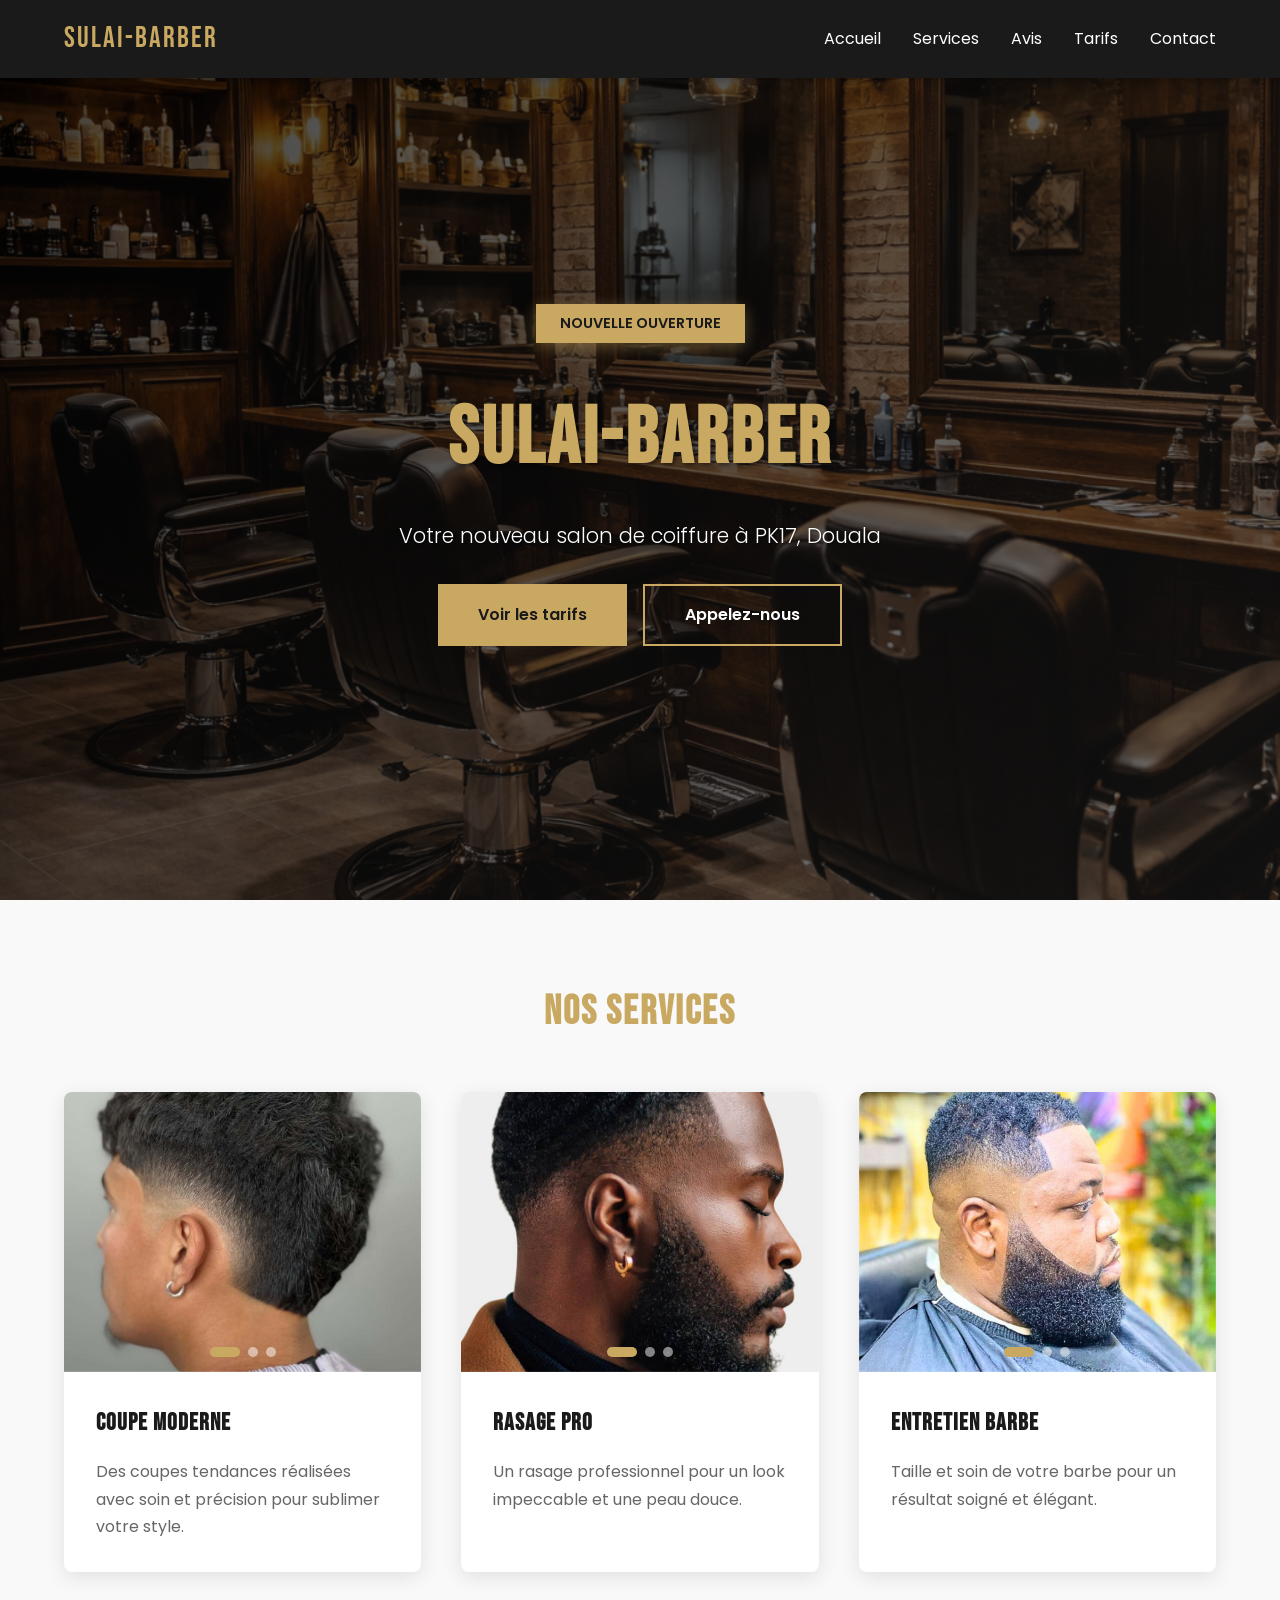
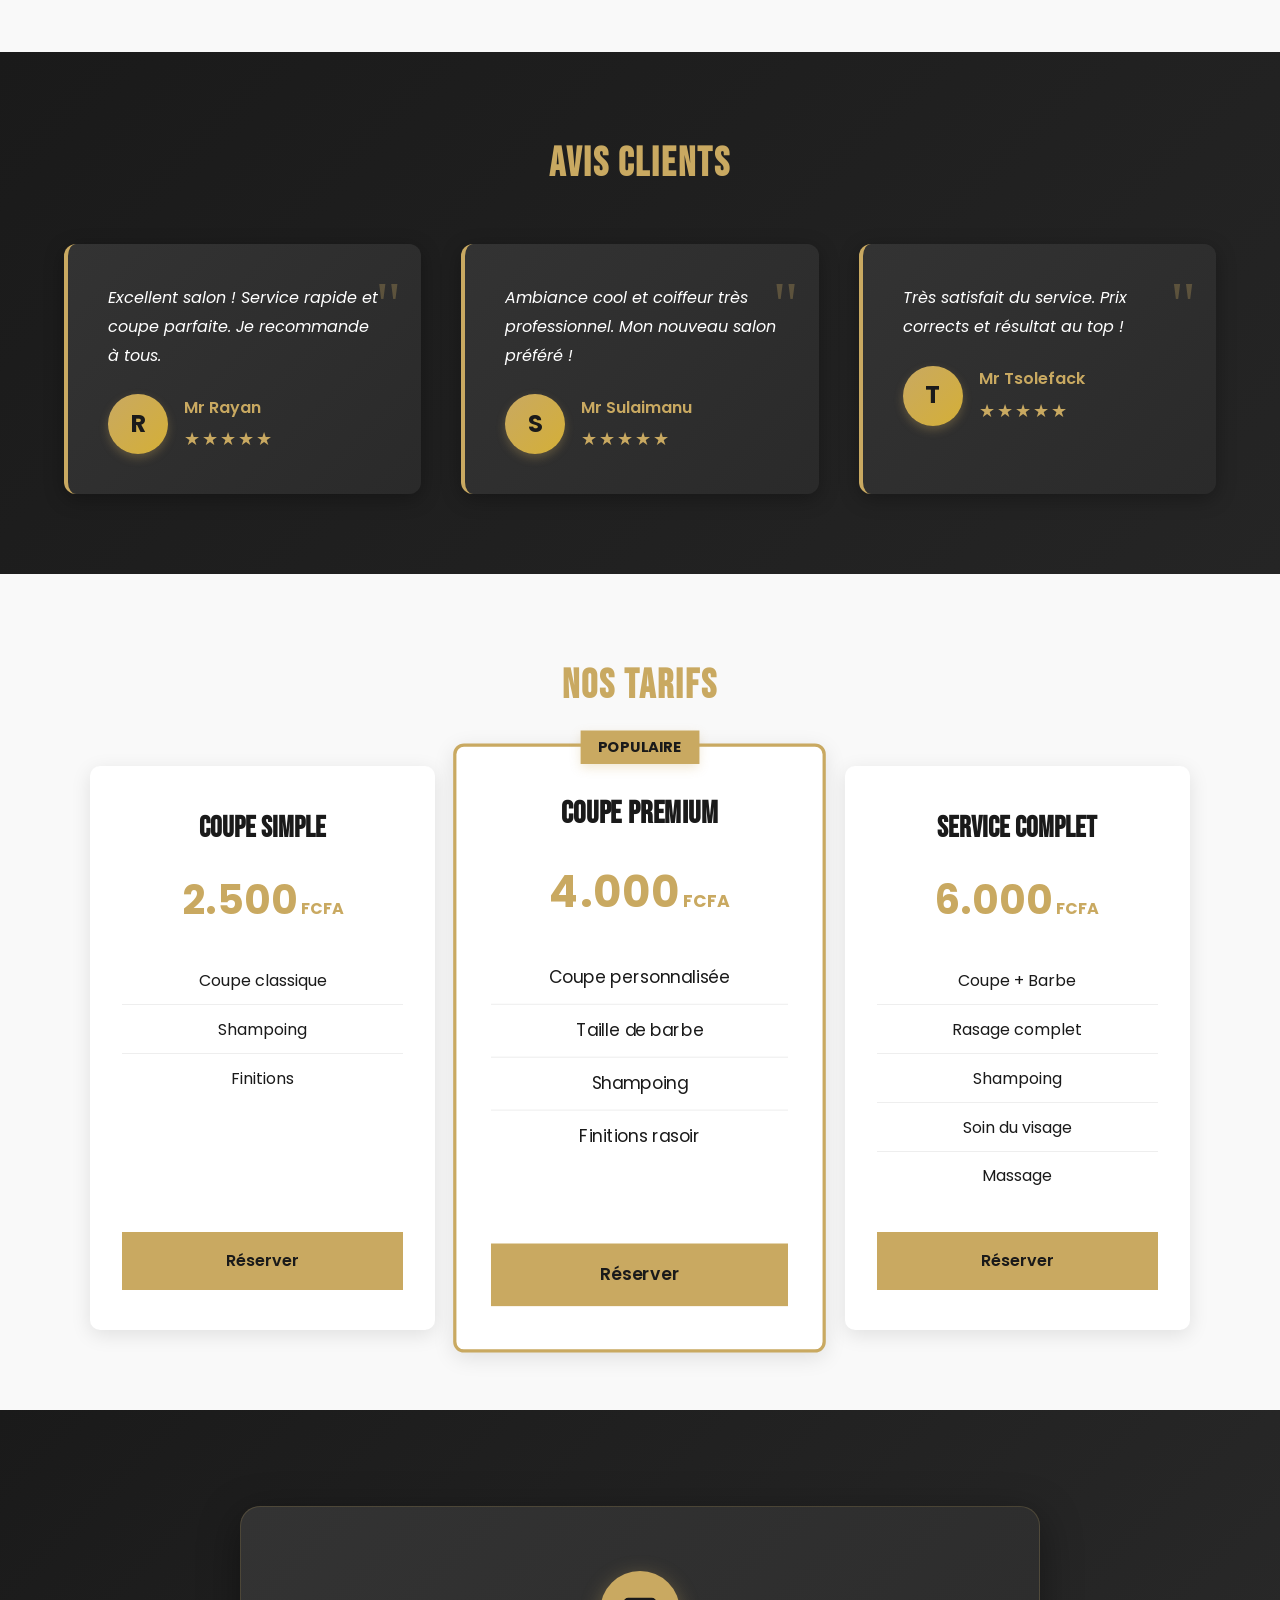
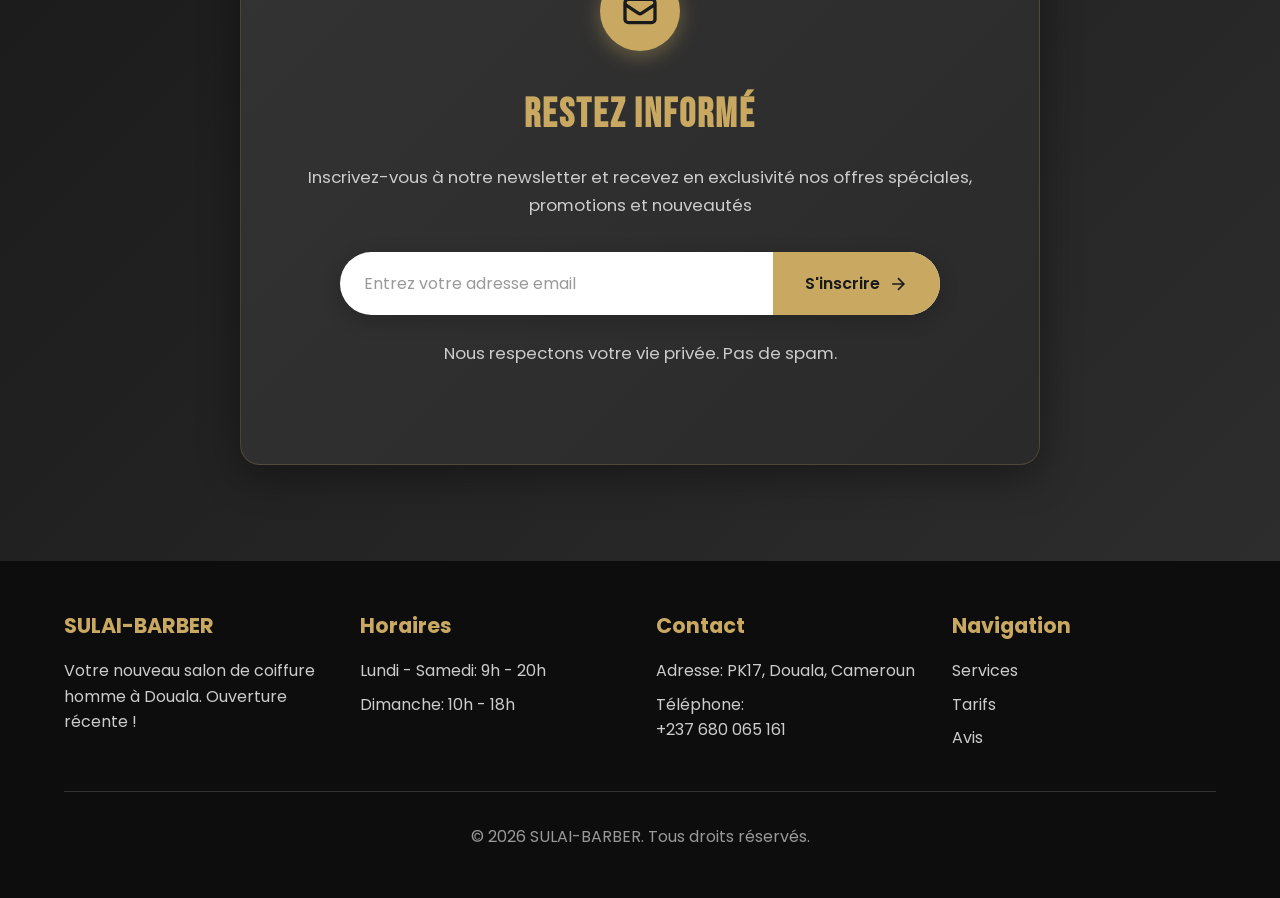
==== commit c41abb2c: "Ajout du projet salon de coiffure" ====
--- a/index.html
+++ b/index.html
@@ -4,13 +4,22 @@
     <meta charset="UTF-8">
     <meta name="viewport" content="width=device-width, initial-scale=1.0">
     <title>SULAI-BARBER - Salon de Coiffure Homme | PK17 Douala</title>
+    
+    <!-- Importation des polices Google Fonts -->
     <link href="https://fonts.googleapis.com/css2?family=Bebas+Neue&family=Poppins:wght@300;400;600;700&display=swap" rel="stylesheet">
+    
+    <!-- Lien vers le fichier CSS -->
     <link rel="stylesheet" href="style.css">
 </head>
 <body>
+    
+    <!-- ========== BARRE DE NAVIGATION ========== -->
     <nav>
         <div class="nav-container">
+            <!-- Logo du salon -->
             <div class="logo">SULAI-BARBER</div>
+            
+            <!-- Menu de navigation avec ancres vers les sections -->
             <ul class="nav-links">
                 <li><a href="#hero">Accueil</a></li>
                 <li><a href="#features">Services</a></li>
@@ -21,12 +30,23 @@
         </div>
     </nav>
 
+    <!-- ========== SECTION HERO (ACCUEIL) ========== -->
+    <!-- Cette section contient l'image de fond header.png -->
     <section id="hero">
+        <!-- Filtre sombre sur l'image de fond -->
         <div class="hero-overlay"></div>
+        
         <div class="hero-content">
+            <!-- Badge "Nouvelle ouverture" -->
             <div class="badge">NOUVELLE OUVERTURE</div>
+            
+            <!-- Titre principal du salon -->
             <h1>SULAI-BARBER</h1>
+            
+            <!-- Sous-titre avec localisation -->
             <p>Votre nouveau salon de coiffure à PK17, Douala</p>
+            
+            <!-- Boutons d'action -->
             <div class="cta-buttons">
                 <a href="#pricing" class="btn btn-primary">Voir les tarifs</a>
                 <a href="tel:+237680065161" class="btn btn-secondary">Appelez-nous</a>
@@ -34,52 +54,76 @@
         </div>
     </section>
 
+    <!-- ========== SECTION NOS SERVICES ========== -->
+    <!-- Présente les 3 services avec galerie d'images -->
     <section id="features">
         <div class="container">
             <h2 class="section-title">Nos Services</h2>
+            
             <div class="features-grid">
+                <!-- SERVICE 1: Coupe Moderne -->
                 <div class="feature-card">
-                    <div class="feature-image-wrapper">
-                        <img src="assets/coupe-moderne.jpg" alt="Coupe Moderne" class="feature-img">
-                        <div class="feature-overlay">
-                            <div class="gallery-icons">
-                                <img src="assets/coupe-moderne1.jpg" alt="Style 1" class="mini-preview">
-                                <img src="assets/coupe-moderne2.jpg" alt="Style 2" class="mini-preview">
-                            </div>
-                        </div>
-                    </div>
+                    <!-- Galerie d'images avec 3 photos de coupes modernes -->
+                    <div class="feature-images">
+                        <div class="image-slider">
+                            <img src="assets/coupe-moderne.jpg" alt="Coupe Moderne" class="active">
+                            <img src="assets/coupe-moderne1.jpg" alt="Coupe Moderne">
+                            <img src="assets/coupe-moderne2.jpg" alt="Coupe Moderne">
+                        </div>
+                        <!-- Points de navigation pour le slider -->
+                        <div class="slider-dots">
+                            <span class="dot active" data-index="0"></span>
+                            <span class="dot" data-index="1"></span>
+                            <span class="dot" data-index="2"></span>
+                        </div>
+                    </div>
+                    <!-- Contenu texte du service -->
                     <div class="feature-content">
                         <h3>Coupe Moderne</h3>
                         <p>Des coupes tendances réalisées avec soin et précision pour sublimer votre style.</p>
                     </div>
                 </div>
-
+                
+                <!-- SERVICE 2: Rasage Pro -->
                 <div class="feature-card">
-                    <div class="feature-image-wrapper">
-                        <img src="assets/rasage.jpg" alt="Rasage Pro" class="feature-img">
-                        <div class="feature-overlay">
-                            <div class="gallery-icons">
-                                <img src="assets/rasage1.jpg" alt="Style 1" class="mini-preview">
-                                <img src="assets/rasage2.webp" alt="Style 2" class="mini-preview">
-                            </div>
-                        </div>
-                    </div>
+                    <!-- Galerie d'images avec 3 photos de rasage -->
+                    <div class="feature-images">
+                        <div class="image-slider">
+                            <img src="assets/rasage.jpg" alt="Rasage Pro" class="active">
+                            <img src="assets/rasage1.jpg" alt="Rasage Pro">
+                            <img src="assets/rasage2.webp" alt="Rasage Pro">
+                        </div>
+                        <!-- Points de navigation pour le slider -->
+                        <div class="slider-dots">
+                            <span class="dot active" data-index="0"></span>
+                            <span class="dot" data-index="1"></span>
+                            <span class="dot" data-index="2"></span>
+                        </div>
+                    </div>
+                    <!-- Contenu texte du service -->
                     <div class="feature-content">
                         <h3>Rasage Pro</h3>
                         <p>Un rasage professionnel pour un look impeccable et une peau douce.</p>
                     </div>
                 </div>
-
+                
+                <!-- SERVICE 3: Entretien Barbe -->
                 <div class="feature-card">
-                    <div class="feature-image-wrapper">
-                        <img src="assets/barbe.jpg" alt="Entretien Barbe" class="feature-img">
-                        <div class="feature-overlay">
-                            <div class="gallery-icons">
-                                <img src="assets/barbe1.jpg" alt="Style 1" class="mini-preview">
-                                <img src="assets/barbe2.jpg" alt="Style 2" class="mini-preview">
-                            </div>
-                        </div>
-                    </div>
+                    <!-- Galerie d'images avec 3 photos de barbe -->
+                    <div class="feature-images">
+                        <div class="image-slider">
+                            <img src="assets/barbe.jpg" alt="Entretien Barbe" class="active">
+                            <img src="assets/barbe1.jpg" alt="Entretien Barbe">
+                            <img src="assets/barbe2.jpg" alt="Entretien Barbe">
+                        </div>
+                        <!-- Points de navigation pour le slider -->
+                        <div class="slider-dots">
+                            <span class="dot active" data-index="0"></span>
+                            <span class="dot" data-index="1"></span>
+                            <span class="dot" data-index="2"></span>
+                        </div>
+                    </div>
+                    <!-- Contenu texte du service -->
                     <div class="feature-content">
                         <h3>Entretien Barbe</h3>
                         <p>Taille et soin de votre barbe pour un résultat soigné et élégant.</p>
@@ -89,105 +133,110 @@
         </div>
     </section>
 
+    <!-- ========== SECTION AVIS CLIENTS ========== -->
+    <!-- Témoignages de 3 clients satisfaits -->
     <section id="temoignages">
         <div class="container">
             <h2 class="section-title">Avis Clients</h2>
+            
             <div class="testimonials-grid">
+                <!-- AVIS 1 -->
                 <div class="testimonial-card">
+                    <!-- Grande guillemet décoratif -->
                     <div class="quote-icon">"</div>
+                    
+                    <!-- Texte du témoignage -->
                     <p class="testimonial-quote">Excellent salon ! Service rapide et coupe parfaite. Je recommande à tous.</p>
-                    <div class="testimonial-rating">
-                        <span class="star">★</span>
-                        <span class="star">★</span>
-                        <span class="star">★</span>
-                        <span class="star">★</span>
-                        <span class="star">★</span>
-                    </div>
+                    
+                    <!-- Informations sur le client -->
                     <div class="testimonial-author">
+                        <!-- Avatar avec initiale -->
                         <div class="author-avatar">R</div>
                         <div class="author-info">
                             <p class="author-name">Mr Rayan</p>
-                            <p class="author-status">Client</p>
-                        </div>
-                    </div>
-                </div>
-
-                <div class="testimonial-card featured-testimonial">
+                            <!-- Étoiles de notation -->
+                            <div class="stars">★★★★★</div>
+                        </div>
+                    </div>
+                </div>
+                
+                <!-- AVIS 2 -->
+                <div class="testimonial-card">
                     <div class="quote-icon">"</div>
                     <p class="testimonial-quote">Ambiance cool et coiffeur très professionnel. Mon nouveau salon préféré !</p>
-                    <div class="testimonial-rating">
-                        <span class="star">★</span>
-                        <span class="star">★</span>
-                        <span class="star">★</span>
-                        <span class="star">★</span>
-                        <span class="star">★</span>
-                    </div>
                     <div class="testimonial-author">
                         <div class="author-avatar">S</div>
                         <div class="author-info">
                             <p class="author-name">Mr Sulaimanu</p>
-                            <p class="author-status">Client régulier</p>
-                        </div>
-                    </div>
-                </div>
-
+                            <div class="stars">★★★★★</div>
+                        </div>
+                    </div>
+                </div>
+                
+                <!-- AVIS 3 -->
                 <div class="testimonial-card">
                     <div class="quote-icon">"</div>
                     <p class="testimonial-quote">Très satisfait du service. Prix corrects et résultat au top !</p>
-                    <div class="testimonial-rating">
-                        <span class="star">★</span>
-                        <span class="star">★</span>
-                        <span class="star">★</span>
-                        <span class="star">★</span>
-                        <span class="star">★</span>
-                    </div>
                     <div class="testimonial-author">
                         <div class="author-avatar">T</div>
                         <div class="author-info">
                             <p class="author-name">Mr Tsolefack</p>
-                            <p class="author-status">Client</p>
-                        </div>
-                    </div>
-                </div>
-            </div>
-        </div>
-    </section>
-
+                            <div class="stars">★★★★★</div>
+                        </div>
+                    </div>
+                </div>
+            </div>
+        </div>
+    </section>
+
+    <!-- ========== SECTION TARIFS ========== -->
+    <!-- Présente les 3 forfaits avec prix -->
     <section id="pricing">
         <div class="container">
             <h2 class="section-title">Nos Tarifs</h2>
+            
             <div class="pricing-grid">
+                <!-- FORFAIT 1: Coupe Simple -->
                 <div class="pricing-card">
                     <h3>Coupe Simple</h3>
                     <div class="price">2.500<span> FCFA</span></div>
+                    
+                    <!-- Liste des services inclus -->
                     <ul class="pricing-features">
                         <li>Coupe classique</li>
                         <li>Shampoing</li>
                         <li>Finitions</li>
                     </ul>
-                    <div class="pricing-button-wrapper">
-                        <a href="tel:+237680065161" class="btn btn-primary">Réserver</a>
-                    </div>
-                </div>
-
+                    
+                    <!-- Bouton de réservation avec lien téléphone -->
+                    <a href="tel:+237680065161" class="btn btn-primary">Réserver</a>
+                </div>
+                
+                <!-- FORFAIT 2: Coupe Premium (LE PLUS POPULAIRE) -->
                 <div class="pricing-card featured">
+                    <!-- Badge "Populaire" -->
                     <div class="popular-badge">POPULAIRE</div>
+                    
                     <h3>Coupe Premium</h3>
                     <div class="price">4.000<span> FCFA</span></div>
+                    
+                    <!-- Liste des services inclus -->
                     <ul class="pricing-features">
                         <li>Coupe personnalisée</li>
                         <li>Taille de barbe</li>
                         <li>Shampoing</li>
                         <li>Finitions rasoir</li>
                     </ul>
-                    <div class="pricing-button-wrapper">
-                        <a href="tel:+237680065161" class="btn btn-primary">Réserver</a>
-                    </div>
-                </div>
-
+                    
+                    <a href="tel:+237680065161" class="btn btn-primary">Réserver</a>
+                </div>
+                
+                <!-- FORFAIT 3: Service Complet -->
                 <div class="pricing-card">
                     <h3>Service Complet</h3>
                     <div class="price">6.000<span> FCFA</span></div>
+                    
+                    <!-- Liste des services inclus -->
                     <ul class="pricing-features">
                         <li>Coupe + Barbe</li>
                         <li>Rasage complet</li>
@@ -195,70 +244,78 @@
                         <li>Soin du visage</li>
                         <li>Massage</li>
                     </ul>
-                    <div class="pricing-button-wrapper">
-                        <a href="tel:+237680065161" class="btn btn-primary">Réserver</a>
-                    </div>
-                </div>
-            </div>
-        </div>
-    </section>
-
+                    
+                    <a href="tel:+237680065161" class="btn btn-primary">Réserver</a>
+                </div>
+            </div>
+        </div>
+    </section>
+
+    <!-- ========== SECTION NEWSLETTER ========== -->
+    <!-- Formulaire d'inscription à la newsletter -->
     <section id="newsletter">
-        <div class="newsletter-wrapper">
-            <div class="newsletter-visual">
-                <img src="assets/coiffeur.png" alt="Coiffeur professionnel">
-                <div class="visual-overlay"></div>
-            </div>
+        <div class="newsletter-container">
             <div class="newsletter-content">
-                <div class="newsletter-icon">✉</div>
+                <!-- Icône email -->
+                <div class="newsletter-icon">
+                    <svg viewBox="0 0 24 24" fill="none" stroke="currentColor" stroke-width="2">
+                        <path d="M3 8l7.89 5.26a2 2 0 002.22 0L21 8M5 19h14a2 2 0 002-2V7a2 2 0 00-2-2H5a2 2 0 00-2 2v10a2 2 0 002 2z"/>
+                    </svg>
+                </div>
+                
                 <h2>Restez Informé</h2>
-                <p>Inscrivez-vous à notre newsletter pour recevoir nos offres exclusives, promotions spéciales et les dernières tendances coiffure.</p>
+                <p>Inscrivez-vous à notre newsletter et recevez en exclusivité nos offres spéciales, promotions et nouveautés</p>
+                
+                <!-- Formulaire email -->
                 <form class="newsletter-form" onsubmit="handleSubmit(event)">
-                    <div class="form-group">
+                    <div class="input-wrapper">
+                        <!-- Champ email -->
                         <input 
                             type="email" 
                             name="email" 
                             placeholder="Entrez votre adresse email" 
                             required
                         >
-                        <button type="submit" class="btn btn-primary">S'inscrire</button>
-                    </div>
-                    <p class="form-note">Vos données sont sécurisées. Pas de spam.</p>
+                        <!-- Bouton submit -->
+                        <button type="submit" class="btn btn-submit">
+                            S'inscrire
+                            <svg viewBox="0 0 24 24" fill="none" stroke="currentColor" stroke-width="2">
+                                <path d="M5 12h14M12 5l7 7-7 7"/>
+                            </svg>
+                        </button>
+                    </div>
                 </form>
-                <div class="newsletter-benefits">
-                    <div class="benefit-item">
-                        <span class="benefit-icon">✓</span>
-                        <span>Offres exclusives</span>
-                    </div>
-                    <div class="benefit-item">
-                        <span class="benefit-icon">✓</span>
-                        <span>Promotions mensuelles</span>
-                    </div>
-                    <div class="benefit-item">
-                        <span class="benefit-icon">✓</span>
-                        <span>Conseils style</span>
-                    </div>
-                </div>
-            </div>
-        </div>
-    </section>
-
+                
+                <!-- Message de confidentialité -->
+                <p class="newsletter-privacy">Nous respectons votre vie privée. Pas de spam.</p>
+            </div>
+        </div>
+    </section>
+
+    <!-- ========== FOOTER (PIED DE PAGE) ========== -->
     <footer>
         <div class="footer-grid">
+            <!-- Colonne 1: À propos -->
             <div class="footer-section">
                 <h3>SULAI-BARBER</h3>
                 <p>Votre nouveau salon de coiffure homme à Douala. Ouverture récente !</p>
             </div>
+            
+            <!-- Colonne 2: Horaires -->
             <div class="footer-section">
                 <h3>Horaires</h3>
                 <p>Lundi - Samedi: 9h - 20h</p>
                 <p>Dimanche: 10h - 18h</p>
             </div>
+            
+            <!-- Colonne 3: Contact -->
             <div class="footer-section">
                 <h3>Contact</h3>
                 <p>Adresse: PK17, Douala, Cameroun</p>
                 <p>Téléphone: <a href="tel:+237680065161">+237 680 065 161</a></p>
             </div>
+            
+            <!-- Colonne 4: Navigation -->
             <div class="footer-section">
                 <h3>Navigation</h3>
                 <a href="#features">Services</a>
@@ -266,11 +323,14 @@
                 <a href="#temoignages">Avis</a>
             </div>
         </div>
+        
+        <!-- Copyright -->
         <div class="footer-bottom">
             <p>&copy; 2026 SULAI-BARBER. Tous droits réservés.</p>
         </div>
     </footer>
 
+    <!-- Lien vers le fichier JavaScript -->
     <script src="script.js"></script>
 </body>
 </html>
--- a/style.css
+++ b/style.css
@@ -1,24 +1,28 @@
+/* STYLES GENERAUX */
+
+/* Remet tous les styles à zéro */
 * {
     margin: 0;
     padding: 0;
     box-sizing: border-box;
 }
 
+/* Variables de couleurs pour tout le site */
 :root {
-    --primary: #c9a961;
-    --dark: #1a1a1a;
-    --light: #ffffff;
-    --gray: #333333;
-    --gray-light: #f9f9f9;
-}
-
+    --primary: #c9a961;        /* Couleur dorée principale */
+    --dark: #1a1a1a;           /* Noir foncé */
+    --light: #ffffff;          /* Blanc */
+    --gray: #333333;           /* Gris foncé */
+}
+
+/* Style de base du body */
 body {
     font-family: 'Poppins', sans-serif;
     color: var(--dark);
     line-height: 1.6;
-    overflow-x: hidden;
-}
-
+}
+
+/* Amélioration de la qualité des images */
 img {
     image-rendering: -webkit-optimize-contrast;
     image-rendering: high-quality;
@@ -27,18 +31,20 @@
     max-width: 100%;
 }
 
-/* Navigation */
+/* NAVIGATION */
+
+/* Barre de navigation fixe en haut */
 nav {
-    background: rgba(26, 26, 26, 0.95);
-    backdrop-filter: blur(10px);
+    background: var(--dark);
     padding: 1rem 5%;
-    position: fixed;
+    position: fixed;          /* Reste en haut quand on scroll */
     width: 100%;
     top: 0;
-    z-index: 1000;
-    box-shadow: 0 2px 20px rgba(0,0,0,0.2);
-}
-
+    z-index: 1000;           /* Passe au-dessus des autres éléments */
+    box-shadow: 0 2px 10px rgba(0,0,0,0.3);
+}
+
+/* Container du menu */
 .nav-container {
     max-width: 1200px;
     margin: 0 auto;
@@ -47,6 +53,7 @@
     align-items: center;
 }
 
+/* Style du logo */
 .logo {
     font-family: 'Bebas Neue', cursive;
     font-size: 1.8rem;
@@ -54,42 +61,31 @@
     letter-spacing: 2px;
 }
 
+/* Liste des liens de navigation */
 .nav-links {
     display: flex;
     gap: 2rem;
     list-style: none;
 }
 
+/* Style des liens de navigation */
 .nav-links a {
     color: var(--light);
     text-decoration: none;
     font-weight: 400;
-    transition: color 0.3s;
-    position: relative;
-}
-
-.nav-links a::after {
-    content: '';
-    position: absolute;
-    bottom: -5px;
-    left: 0;
-    width: 0;
-    height: 2px;
-    background: var(--primary);
-    transition: width 0.3s;
-}
-
-.nav-links a:hover::after {
-    width: 100%;
-}
-
+    transition: color 0.3s;   /* Animation douce au survol */
+}
+
+/* Changement de couleur au survol */
 .nav-links a:hover {
     color: var(--primary);
 }
 
-/* Hero Section */
+/*  SECTION HERO (ACCUEIL) */
+
+/* Section d'accueil avec image de fond header.png */
 #hero {
-    min-height: 100vh;
+    min-height: 100vh;           /* Prend toute la hauteur de l'écran */
     display: flex;
     align-items: center;
     justify-content: center;
@@ -102,382 +98,374 @@
     image-rendering: crisp-edges;
 }
 
+/* Filtre sombre sur l'image de fond */
 .hero-overlay {
     position: absolute;
     top: 0;
     left: 0;
     width: 100%;
     height: 100%;
-    background: linear-gradient(135deg, rgba(0, 0, 0, 0.7), rgba(26, 26, 26, 0.6));
+    background: linear-gradient(135deg, rgba(0, 0, 0, 0.7) 0%, rgba(26, 26, 26, 0.6) 100%);
     z-index: 1;
 }
 
+/* Contenu du hero (texte et boutons) */
 .hero-content {
     position: relative;
-    z-index: 2;
+    z-index: 2;              /* Passe au-dessus du filtre */
     max-width: 800px;
-    animation: fadeInUp 1s ease-out;
-}
-
-@keyframes fadeInUp {
-    from {
-        opacity: 0;
-        transform: translateY(30px);
-    }
-    to {
-        opacity: 1;
-        transform: translateY(0);
-    }
-}
-
+}
+
+/* Titre principal SULAI-BARBER */
 .hero-content h1 {
     font-family: 'Bebas Neue', cursive;
-    font-size: clamp(3rem, 8vw, 6rem);
+    font-size: clamp(3rem, 8vw, 5rem);    /* Taille responsive */
     color: var(--primary);
     margin-bottom: 1rem;
-    letter-spacing: 4px;
-    text-shadow: 2px 2px 4px rgba(0,0,0,0.3);
-}
-
+    letter-spacing: 3px;
+    text-shadow: 2px 2px 4px rgba(0, 0, 0, 0.5);
+}
+
+/* Sous-titre */
 .hero-content p {
-    font-size: 1.4rem;
-    margin-bottom: 2.5rem;
+    font-size: 1.3rem;
+    margin-bottom: 2rem;
     font-weight: 300;
-}
-
+    text-shadow: 1px 1px 2px rgba(0, 0, 0, 0.5);
+}
+
+/* Badge "Nouvelle ouverture" */
 .badge {
     display: inline-block;
     background: var(--primary);
     color: var(--dark);
-    padding: 0.6rem 2rem;
-    font-weight: 700;
+    padding: 0.5rem 1.5rem;
+    font-weight: 600;
     margin-bottom: 2rem;
     font-size: 0.9rem;
-    letter-spacing: 1px;
     box-shadow: 0 4px 15px rgba(201, 169, 97, 0.4);
 }
 
+/* Container des boutons */
 .cta-buttons {
     display: flex;
-    gap: 1.5rem;
+    gap: 1rem;
     justify-content: center;
     flex-wrap: wrap;
 }
 
+/* Style de base des boutons */
 .btn {
-    padding: 1.2rem 3rem;
+    padding: 1rem 2.5rem;
     font-size: 1rem;
     font-weight: 600;
     text-decoration: none;
     border: none;
     cursor: pointer;
-    transition: all 0.3s ease;
+    transition: all 0.3s;
     font-family: 'Poppins', sans-serif;
-    text-transform: uppercase;
-    letter-spacing: 1px;
-}
-
+    display: inline-flex;
+    align-items: center;
+    gap: 0.5rem;
+}
+
+/* Bouton principal (doré) */
 .btn-primary {
     background: var(--primary);
     color: var(--dark);
-    box-shadow: 0 4px 15px rgba(201, 169, 97, 0.3);
-}
-
+}
+
+/* Animation au survol du bouton principal */
 .btn-primary:hover {
-    transform: translateY(-3px);
-    box-shadow: 0 8px 25px rgba(201, 169, 97, 0.5);
-}
-
+    transform: translateY(-2px);
+    box-shadow: 0 10px 25px rgba(201, 169, 97, 0.4);
+}
+
+/* Bouton secondaire (transparent) */
 .btn-secondary {
     background: transparent;
     color: var(--light);
     border: 2px solid var(--primary);
 }
 
+/* Animation au survol du bouton secondaire */
 .btn-secondary:hover {
     background: var(--primary);
     color: var(--dark);
-    transform: translateY(-3px);
-}
-
-/* Sections */
+}
+
+/* STYLES COMMUNS AUX SECTIONS */
+
+/* Espacement vertical des sections */
 section {
-    padding: 6rem 5%;
-}
-
+    padding: 5rem 5%;
+}
+
+/* Container pour limiter la largeur du contenu */
 .container {
     max-width: 1200px;
     margin: 0 auto;
 }
 
+/* Titre des sections */
 .section-title {
     font-family: 'Bebas Neue', cursive;
-    font-size: 3rem;
+    font-size: 2.5rem;
     color: var(--primary);
     text-align: center;
-    margin-bottom: 4rem;
-    letter-spacing: 3px;
-    position: relative;
-}
-
-.section-title::after {
-    content: '';
-    position: absolute;
-    bottom: -15px;
-    left: 50%;
-    transform: translateX(-50%);
-    width: 80px;
-    height: 3px;
-    background: var(--primary);
-}
-
-/* Features Section */
+    margin-bottom: 3rem;
+    letter-spacing: 2px;
+}
+
+/* SECTION NOS SERVICES*/
+
+/* Fond gris clair pour cette section */
 #features {
-    background: var(--gray-light);
-}
-
+    background: #f9f9f9;
+}
+
+/* Grille des 3 services */
 .features-grid {
     display: grid;
     grid-template-columns: repeat(auto-fit, minmax(320px, 1fr));
-    gap: 3rem;
-}
-
+    gap: 2.5rem;
+}
+
+/* Carte de chaque service */
 .feature-card {
     background: var(--light);
+    border-radius: 8px;
     overflow: hidden;
-    box-shadow: 0 10px 30px rgba(0,0,0,0.1);
-    transition: all 0.4s ease;
-    border-radius: 0;
-}
-
+    box-shadow: 0 5px 20px rgba(0,0,0,0.1);
+    transition: transform 0.3s, box-shadow 0.3s;
+}
+
+/* Animation au survol de la carte */
 .feature-card:hover {
     transform: translateY(-10px);
-    box-shadow: 0 15px 40px rgba(0,0,0,0.2);
-}
-
-.feature-image-wrapper {
+    box-shadow: 0 15px 40px rgba(0,0,0,0.15);
+}
+
+/* Container des images du service */
+.feature-images {
     position: relative;
-    height: 300px;
     overflow: hidden;
 }
 
-.feature-img {
-    width: 100%;
-    height: 100%;
-    object-fit: cover;
-    transition: transform 0.5s ease;
-}
-
-.feature-card:hover .feature-img {
-    transform: scale(1.1);
-}
-
-.feature-overlay {
-    position: absolute;
-    bottom: 0;
-    left: 0;
-    right: 0;
-    background: linear-gradient(to top, rgba(0,0,0,0.8), transparent);
-    padding: 1.5rem;
-    transform: translateY(100%);
-    transition: transform 0.4s ease;
-}
-
-.feature-card:hover .feature-overlay {
-    transform: translateY(0);
-}
-
-.gallery-icons {
-    display: flex;
-    gap: 0.5rem;
-    justify-content: center;
-}
-
-.mini-preview {
-    width: 60px;
-    height: 60px;
-    object-fit: cover;
-    border: 2px solid var(--primary);
-    cursor: pointer;
-    transition: transform 0.3s;
-}
-
-.mini-preview:hover {
-    transform: scale(1.1);
-}
-
-.feature-content {
-    padding: 2rem;
-    text-align: center;
-}
-
-.feature-content h3 {
-    font-family: 'Bebas Neue', cursive;
-    font-size: 1.8rem;
-    color: var(--dark);
-    margin-bottom: 1rem;
-    letter-spacing: 1px;
-}
-
-.feature-content p {
-    color: #666;
-    line-height: 1.8;
-}
-
-/* Testimonials Section */
-#temoignages {
-    background: var(--dark);
-    color: var(--light);
+/* Slider d'images */
+.image-slider {
     position: relative;
-}
-
-#temoignages::before {
-    content: '';
+    height: 280px;
+}
+
+/* Style de chaque image dans le slider */
+.image-slider img {
     position: absolute;
     top: 0;
     left: 0;
     width: 100%;
     height: 100%;
-    background: url('data:image/svg+xml,<svg width="100" height="100" xmlns="http://www.w3.org/2000/svg"><rect width="1" height="1" fill="%23c9a961" opacity="0.05"/></svg>');
-    background-size: 50px 50px;
-}
-
-#temoignages .container {
-    position: relative;
-    z-index: 1;
-}
-
+    object-fit: cover;
+    opacity: 0;                /* Cache l'image par défaut */
+    transition: opacity 0.5s ease;
+}
+
+/* Image active (visible) */
+.image-slider img.active {
+    opacity: 1;
+}
+
+/* Points de navigation du slider */
+.slider-dots {
+    position: absolute;
+    bottom: 15px;
+    left: 50%;
+    transform: translateX(-50%);
+    display: flex;
+    gap: 8px;
+    z-index: 10;
+}
+
+/* Style de chaque point */
+.dot {
+    width: 10px;
+    height: 10px;
+    border-radius: 50%;
+    background: rgba(255, 255, 255, 0.5);
+    cursor: pointer;
+    transition: all 0.3s;
+}
+
+/* Point actif (image affichée) */
+.dot.active {
+    background: var(--primary);
+    width: 30px;
+    border-radius: 5px;
+}
+
+/* Contenu texte du service */
+.feature-content {
+    padding: 2rem;
+}
+
+/* Titre du service */
+.feature-content h3 {
+    font-size: 1.5rem;
+    color: var(--dark);
+    margin-bottom: 1rem;
+    font-family: 'Bebas Neue', cursive;
+    letter-spacing: 1px;
+}
+
+/* Description du service */
+.feature-content p {
+    color: #666;
+    line-height: 1.7;
+}
+
+/*SECTION AVIS CLIENTS*/
+
+/* Fond noir avec dégradé */
+#temoignages {
+    background: linear-gradient(135deg, var(--dark) 0%, #252525 100%);
+    color: var(--light);
+}
+
+/* Titre de la section en doré */
 #temoignages .section-title {
     color: var(--primary);
 }
 
+/* Grille des 3 témoignages */
 .testimonials-grid {
     display: grid;
     grid-template-columns: repeat(auto-fit, minmax(300px, 1fr));
     gap: 2.5rem;
 }
 
+/* Carte de témoignage */
 .testimonial-card {
-    background: var(--gray);
+    background: linear-gradient(135deg, var(--gray) 0%, #2a2a2a 100%);
     padding: 2.5rem;
+    border-radius: 12px;
     border-left: 4px solid var(--primary);
     position: relative;
-    transition: all 0.4s ease;
+    transition: transform 0.3s, box-shadow 0.3s;
     box-shadow: 0 5px 20px rgba(0,0,0,0.3);
 }
 
+/* Animation au survol */
 .testimonial-card:hover {
     transform: translateY(-5px);
-    box-shadow: 0 10px 30px rgba(0,0,0,0.5);
-    border-left-width: 8px;
-}
-
-.featured-testimonial {
-    background: linear-gradient(135deg, var(--gray), #2a2a2a);
-    border-left-color: var(--primary);
-    border-left-width: 6px;
-}
-
+    box-shadow: 0 10px 30px rgba(201, 169, 97, 0.2);
+}
+
+/* Grande guillemet décoratif */
 .quote-icon {
     font-size: 4rem;
     color: var(--primary);
     opacity: 0.3;
-    line-height: 0;
-    margin-bottom: 1rem;
+    position: absolute;
+    top: 10px;
+    right: 20px;
     font-family: Georgia, serif;
 }
 
+/* Texte du témoignage */
 .testimonial-quote {
     font-style: italic;
     margin-bottom: 1.5rem;
     line-height: 1.8;
-    font-size: 1.05rem;
-}
-
-.testimonial-rating {
-    margin-bottom: 1.5rem;
-}
-
-.star {
-    color: var(--primary);
-    font-size: 1.2rem;
-    margin-right: 0.2rem;
-}
-
+    position: relative;
+    z-index: 1;
+}
+
+/* Container auteur */
 .testimonial-author {
     display: flex;
     align-items: center;
     gap: 1rem;
 }
 
+/* Avatar avec initiale */
 .author-avatar {
-    width: 55px;
-    height: 55px;
+    width: 60px;
+    height: 60px;
     border-radius: 50%;
-    background: var(--primary);
+    background: linear-gradient(135deg, var(--primary), #d4af37);
     display: flex;
     align-items: center;
     justify-content: center;
     font-weight: 700;
-    font-size: 1.3rem;
-    color: var(--dark);
-    box-shadow: 0 4px 10px rgba(201, 169, 97, 0.4);
-}
-
+    font-size: 1.5rem;
+    color: var(--dark);
+    box-shadow: 0 4px 10px rgba(201, 169, 97, 0.3);
+}
+
+/* Info de l'auteur */
 .author-info {
     flex: 1;
 }
 
+/* Nom de l'auteur */
 .author-name {
     font-weight: 600;
     color: var(--primary);
+    margin-bottom: 0.3rem;
+}
+
+/* Étoiles de notation */
+.stars {
+    color: var(--primary);
     font-size: 1.1rem;
-    margin-bottom: 0.2rem;
-}
-
-.author-status {
-    font-size: 0.9rem;
-    opacity: 0.7;
-}
-
-/* Pricing Section */
+    letter-spacing: 2px;
+}
+
+/* SECTION TARIFS */
+
+/* Fond gris clair */
 #pricing {
-    background: var(--gray-light);
-}
-
+    background: #f9f9f9;
+}
+
+/* Grille des 3 forfaits */
 .pricing-grid {
     display: grid;
     grid-template-columns: repeat(auto-fit, minmax(300px, 1fr));
-    gap: 2.5rem;
+    gap: 2rem;
     max-width: 1100px;
     margin: 0 auto;
 }
 
+/* Carte de forfait */
 .pricing-card {
     background: var(--light);
-    padding: 0;
+    padding: 2.5rem 2rem;
+    border-radius: 10px;
     text-align: center;
-    box-shadow: 0 10px 30px rgba(0,0,0,0.1);
-    transition: all 0.4s ease;
+    box-shadow: 0 5px 20px rgba(0,0,0,0.1);
+    transition: transform 0.3s;
     position: relative;
     display: flex;
-    flex-direction: column;
-}
-
+    flex-direction: column;    /* Pour aligner le bouton en bas */
+}
+
+/* Animation au survol */
 .pricing-card:hover {
-    transform: translateY(-10px);
-    box-shadow: 0 15px 40px rgba(0,0,0,0.2);
-}
-
+    transform: scale(1.05);
+}
+
+/* Carte "Premium" mise en avant */
 .pricing-card.featured {
     border: 3px solid var(--primary);
-    transform: scale(1.05);
+    transform: scale(1.08);
 }
 
 .pricing-card.featured:hover {
-    transform: scale(1.08) translateY(-10px);
-}
-
+    transform: scale(1.1);
+}
+
+/* Badge "Populaire" */
 .popular-badge {
     position: absolute;
     top: -15px;
@@ -485,114 +473,99 @@
     transform: translateX(-50%);
     background: var(--primary);
     color: var(--dark);
-    padding: 0.5rem 1.5rem;
+    padding: 0.3rem 1rem;
     font-weight: 700;
     font-size: 0.85rem;
-    letter-spacing: 1px;
-    box-shadow: 0 4px 10px rgba(201, 169, 97, 0.4);
-}
-
+    box-shadow: 0 4px 10px rgba(201, 169, 97, 0.3);
+}
+
+/* Titre du forfait */
 .pricing-card h3 {
     font-family: 'Bebas Neue', cursive;
-    font-size: 2rem;
-    color: var(--dark);
-    margin: 2rem 0 1rem;
-    letter-spacing: 2px;
-}
-
+    font-size: 1.8rem;
+    color: var(--dark);
+    margin-bottom: 1rem;
+}
+
+/* Prix du forfait */
 .price {
-    font-size: 3rem;
+    font-size: 2.5rem;
     font-weight: 700;
     color: var(--primary);
-    margin-bottom: 2rem;
+    margin-bottom: 1.5rem;
 }
 
 .price span {
-    font-size: 1.1rem;
-    font-weight: 400;
-}
-
+    font-size: 1rem;
+}
+
+/* Liste des services inclus */
 .pricing-features {
     list-style: none;
-    padding: 0 2rem;
-    margin-bottom: 2rem;
-    flex: 1;
+    margin-bottom: auto;        /* Pousse le bouton en bas */
+    padding-bottom: 2rem;
 }
 
 .pricing-features li {
-    padding: 1rem 0;
+    padding: 0.7rem 0;
     border-bottom: 1px solid #eee;
-    color: #666;
 }
 
 .pricing-features li:last-child {
     border-bottom: none;
 }
 
-.pricing-button-wrapper {
-    padding: 2rem;
+/* Bouton aligné en bas */
+.pricing-card .btn {
     margin-top: auto;
-}
-
-.pricing-button-wrapper .btn {
     width: 100%;
-}
-
-/* Newsletter Section */
+    justify-content: center;
+}
+
+/* SECTION NEWSLETTER */
+
+/* Fond noir avec dégradé */
 #newsletter {
-    padding: 0;
-    background: var(--dark);
-}
-
-.newsletter-wrapper {
-    display: grid;
-    grid-template-columns: 1fr 1fr;
-    max-width: 1400px;
+    background: linear-gradient(135deg, #1a1a1a 0%, #2d2d2d 100%);
+    padding: 6rem 5%;
+}
+
+/* Container principal */
+.newsletter-container {
+    max-width: 800px;
     margin: 0 auto;
-    min-height: 600px;
-}
-
-.newsletter-visual {
-    position: relative;
-    overflow: hidden;
-}
-
-.newsletter-visual img {
-    width: 100%;
-    height: 100%;
-    object-fit: cover;
-    image-rendering: -webkit-optimize-contrast;
-    image-rendering: high-quality;
-    image-rendering: crisp-edges;
-    -ms-interpolation-mode: bicubic;
-    backface-visibility: hidden;
-    transform: translateZ(0);
-}
-
-.visual-overlay {
-    position: absolute;
-    top: 0;
-    left: 0;
-    width: 100%;
-    height: 100%;
-    background: linear-gradient(135deg, rgba(201, 169, 97, 0.2), rgba(0,0,0,0.4));
-}
-
+}
+
+/* Box du contenu */
 .newsletter-content {
+    background: linear-gradient(135deg, var(--gray) 0%, #2a2a2a 100%);
     padding: 4rem 3rem;
-    display: flex;
-    flex-direction: column;
+    border-radius: 20px;
+    text-align: center;
+    box-shadow: 0 10px 40px rgba(0,0,0,0.4);
+    border: 1px solid rgba(201, 169, 97, 0.2);
+}
+
+/* Icône email */
+.newsletter-icon {
+    width: 80px;
+    height: 80px;
+    margin: 0 auto 2rem;
+    background: var(--primary);
+    border-radius: 50%;
+    display: flex;
+    align-items: center;
     justify-content: center;
-    background: var(--dark);
-    color: var(--light);
-}
-
-.newsletter-icon {
-    font-size: 3rem;
-    color: var(--primary);
-    margin-bottom: 1rem;
-}
-
+    box-shadow: 0 5px 20px rgba(201, 169, 97, 0.4);
+}
+
+.newsletter-icon svg {
+    width: 40px;
+    height: 40px;
+    color: var(--dark);
+}
+
+/* Titre de la section */
 .newsletter-content h2 {
     font-family: 'Bebas Neue', cursive;
     font-size: 2.5rem;
@@ -601,111 +574,115 @@
     letter-spacing: 2px;
 }
 
-.newsletter-content p {
+/* Description */
+.newsletter-content > p {
+    color: #ccc;
     margin-bottom: 2rem;
-    opacity: 0.9;
-    line-height: 1.8;
-}
-
+    font-size: 1.05rem;
+    line-height: 1.7;
+}
+
+/* Formulaire */
 .newsletter-form {
-    margin-bottom: 2rem;
-}
-
-.form-group {
-    display: flex;
-    gap: 1rem;
-    margin-bottom: 0.5rem;
-}
-
+    max-width: 600px;
+    margin: 0 auto;
+}
+
+/* Container input + bouton */
+.input-wrapper {
+    display: flex;
+    gap: 0;
+    background: var(--light);
+    border-radius: 50px;
+    overflow: hidden;
+    box-shadow: 0 5px 20px rgba(0,0,0,0.2);
+}
+
+/* Champ email */
 input[type="email"] {
     flex: 1;
-    padding: 1.2rem;
-    border: 2px solid var(--gray);
-    background: var(--gray);
-    color: var(--light);
+    padding: 1.2rem 1.5rem;
+    border: none;
+    background: transparent;
+    color: var(--dark);
     font-family: 'Poppins', sans-serif;
     font-size: 1rem;
-    transition: all 0.3s;
 }
 
 input[type="email"]:focus {
     outline: none;
-    border-color: var(--primary);
-    background: #2a2a2a;
 }
 
 input[type="email"]::placeholder {
     color: #999;
 }
 
-.form-note {
+/* Bouton submit */
+.btn-submit {
+    background: var(--primary);
+    color: var(--dark);
+    padding: 1.2rem 2rem;
+    border: none;
+    font-weight: 600;
+    cursor: pointer;
+    transition: all 0.3s;
+}
+
+.btn-submit svg {
+    width: 20px;
+    height: 20px;
+}
+
+.btn-submit:hover {
+    background: #d4af37;
+}
+
+/* Message de confidentialité */
+.newsletter-privacy {
+    margin-top: 1.5rem;
     font-size: 0.85rem;
-    opacity: 0.6;
-    margin-top: 0.5rem;
-}
-
-.newsletter-benefits {
-    display: flex;
-    flex-direction: column;
-    gap: 1rem;
-    margin-top: 2rem;
-}
-
-.benefit-item {
-    display: flex;
-    align-items: center;
-    gap: 1rem;
-}
-
-.benefit-icon {
-    width: 30px;
-    height: 30px;
-    background: var(--primary);
-    color: var(--dark);
-    border-radius: 50%;
-    display: flex;
-    align-items: center;
-    justify-content: center;
-    font-weight: 700;
-    flex-shrink: 0;
-}
-
-/* Footer */
+    color: #999;
+}
+
+/* FOOTER (PIED DE PAGE)*/
+
+/* Fond noir */
 footer {
     background: #0d0d0d;
     color: var(--light);
     padding: 3rem 5%;
 }
 
+/* Grille des colonnes du footer */
 .footer-grid {
     display: grid;
     grid-template-columns: repeat(auto-fit, minmax(250px, 1fr));
-    gap: 2.5rem;
+    gap: 2rem;
     max-width: 1200px;
     margin: 0 auto 2rem;
 }
 
+/* Titre de chaque section */
 .footer-section h3 {
     color: var(--primary);
-    margin-bottom: 1.5rem;
+    margin-bottom: 1rem;
     font-size: 1.3rem;
-    font-family: 'Bebas Neue', cursive;
-    letter-spacing: 1px;
-}
-
+}
+
+/* Texte et liens */
 .footer-section p,
 .footer-section a {
     color: #ccc;
     text-decoration: none;
     display: block;
-    margin-bottom: 0.8rem;
-    transition: color 0.3s;
+    margin-bottom: 0.5rem;
 }
 
 .footer-section a:hover {
     color: var(--primary);
 }
 
+/* Section copyright */
 .footer-bottom {
     text-align: center;
     padding-top: 2rem;
@@ -713,23 +690,17 @@
     color: #999;
 }
 
-/* Responsive */
-@media (max-width: 968px) {
-    .newsletter-wrapper {
-        grid-template-columns: 1fr;
-    }
-
-    .newsletter-visual {
-        min-height: 300px;
-    }
-}
-
+/* RESPONSIVE (MOBILE) */
+
+/* Pour les écrans de moins de 768px */
 @media (max-width: 768px) {
+    /* Navigation plus compacte */
     .nav-links {
         gap: 1rem;
-        font-size: 0.85rem;
+        font-size: 0.9rem;
     }
 
+    /* Boutons en colonne */
     .cta-buttons {
         flex-direction: column;
         width: 100%;
@@ -737,23 +708,30 @@
 
     .btn {
         width: 100%;
+        justify-content: center;
     }
 
-    .form-group {
+    /* Newsletter en colonne */
+    .input-wrapper {
         flex-direction: column;
+        border-radius: 10px;
     }
 
+    .btn-submit {
+        border-radius: 0;
+    }
+
+    /* Réduction de l'espacement */
     section {
-        padding: 4rem 5%;
+        padding: 3rem 5%;
     }
 
-    .features-grid,
-    .testimonials-grid,
-    .pricing-grid {
-        grid-template-columns: 1fr;
+    .newsletter-content {
+        padding: 3rem 1.5rem;
     }
 
-    .section-title {
-        font-size: 2.5rem;
+    /* Carte premium à taille normale sur mobile */
+    .pricing-card.featured {
+        transform: scale(1);
     }
 }
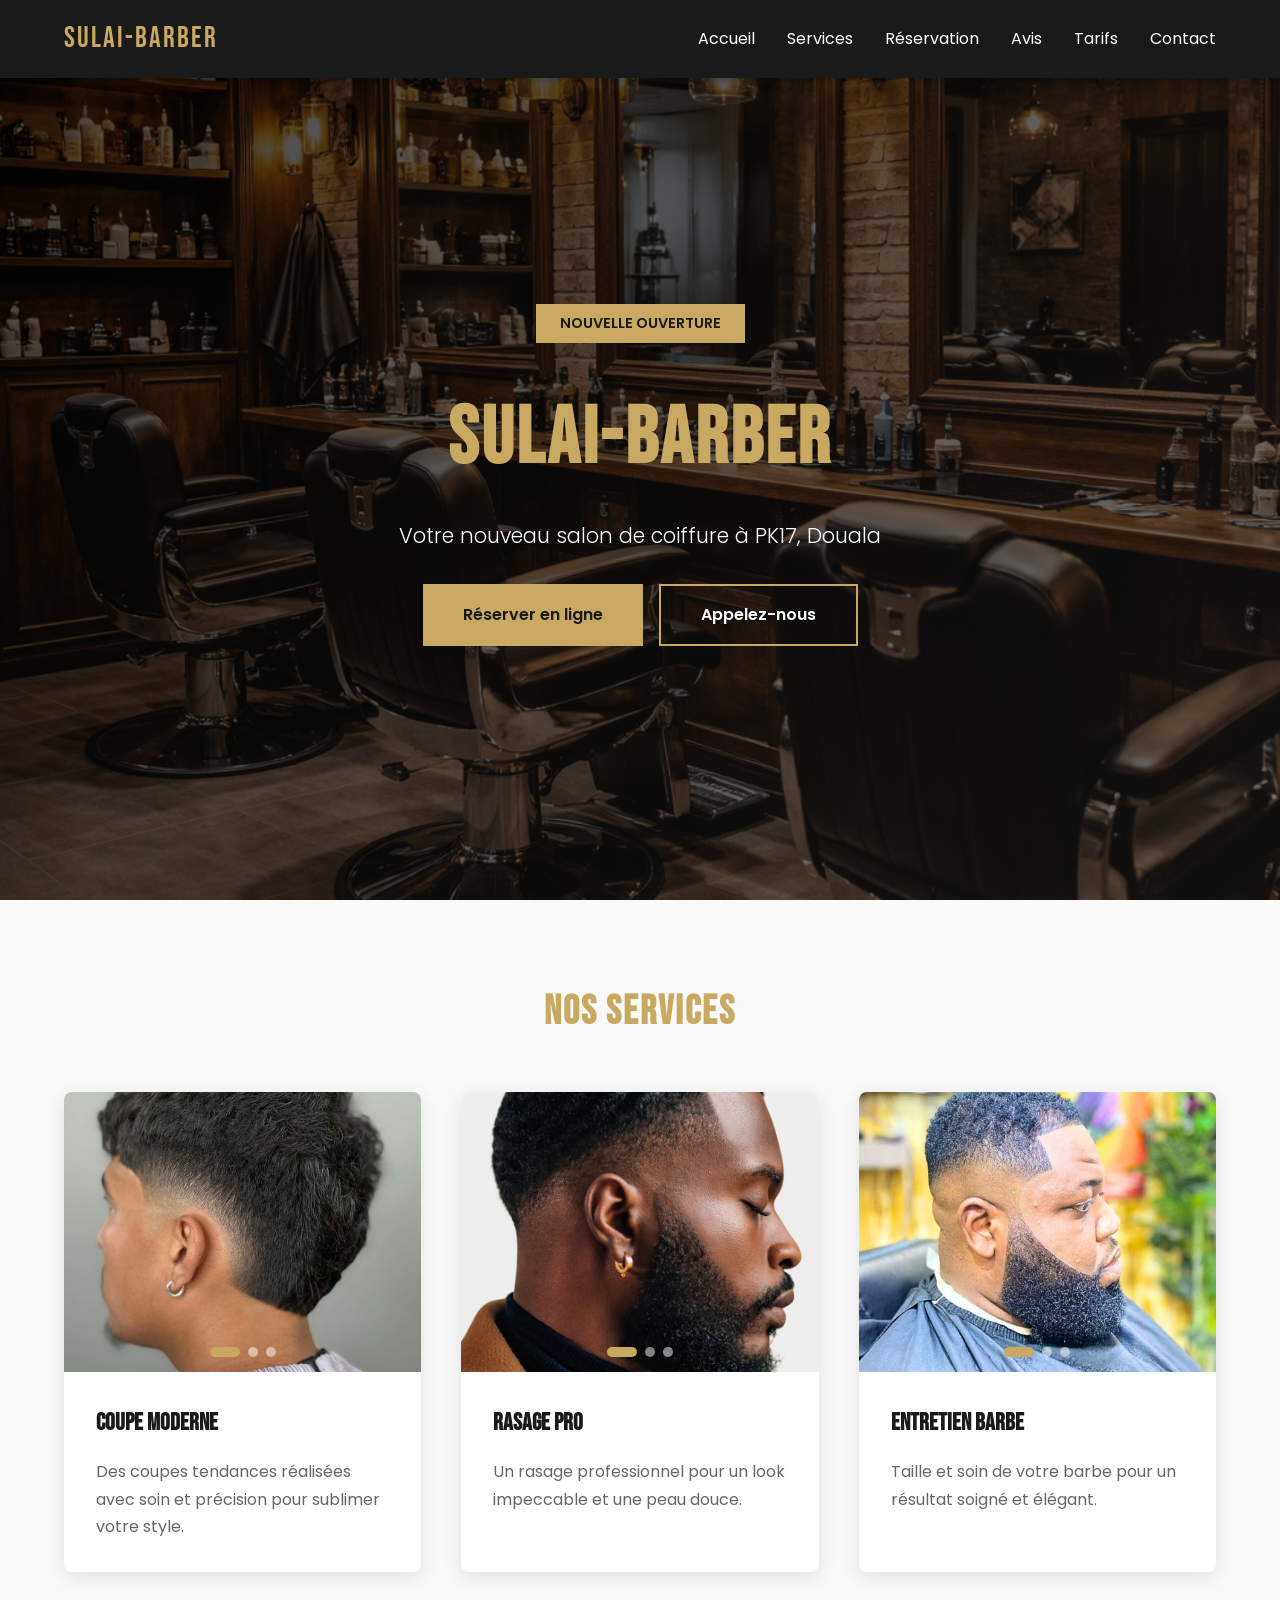
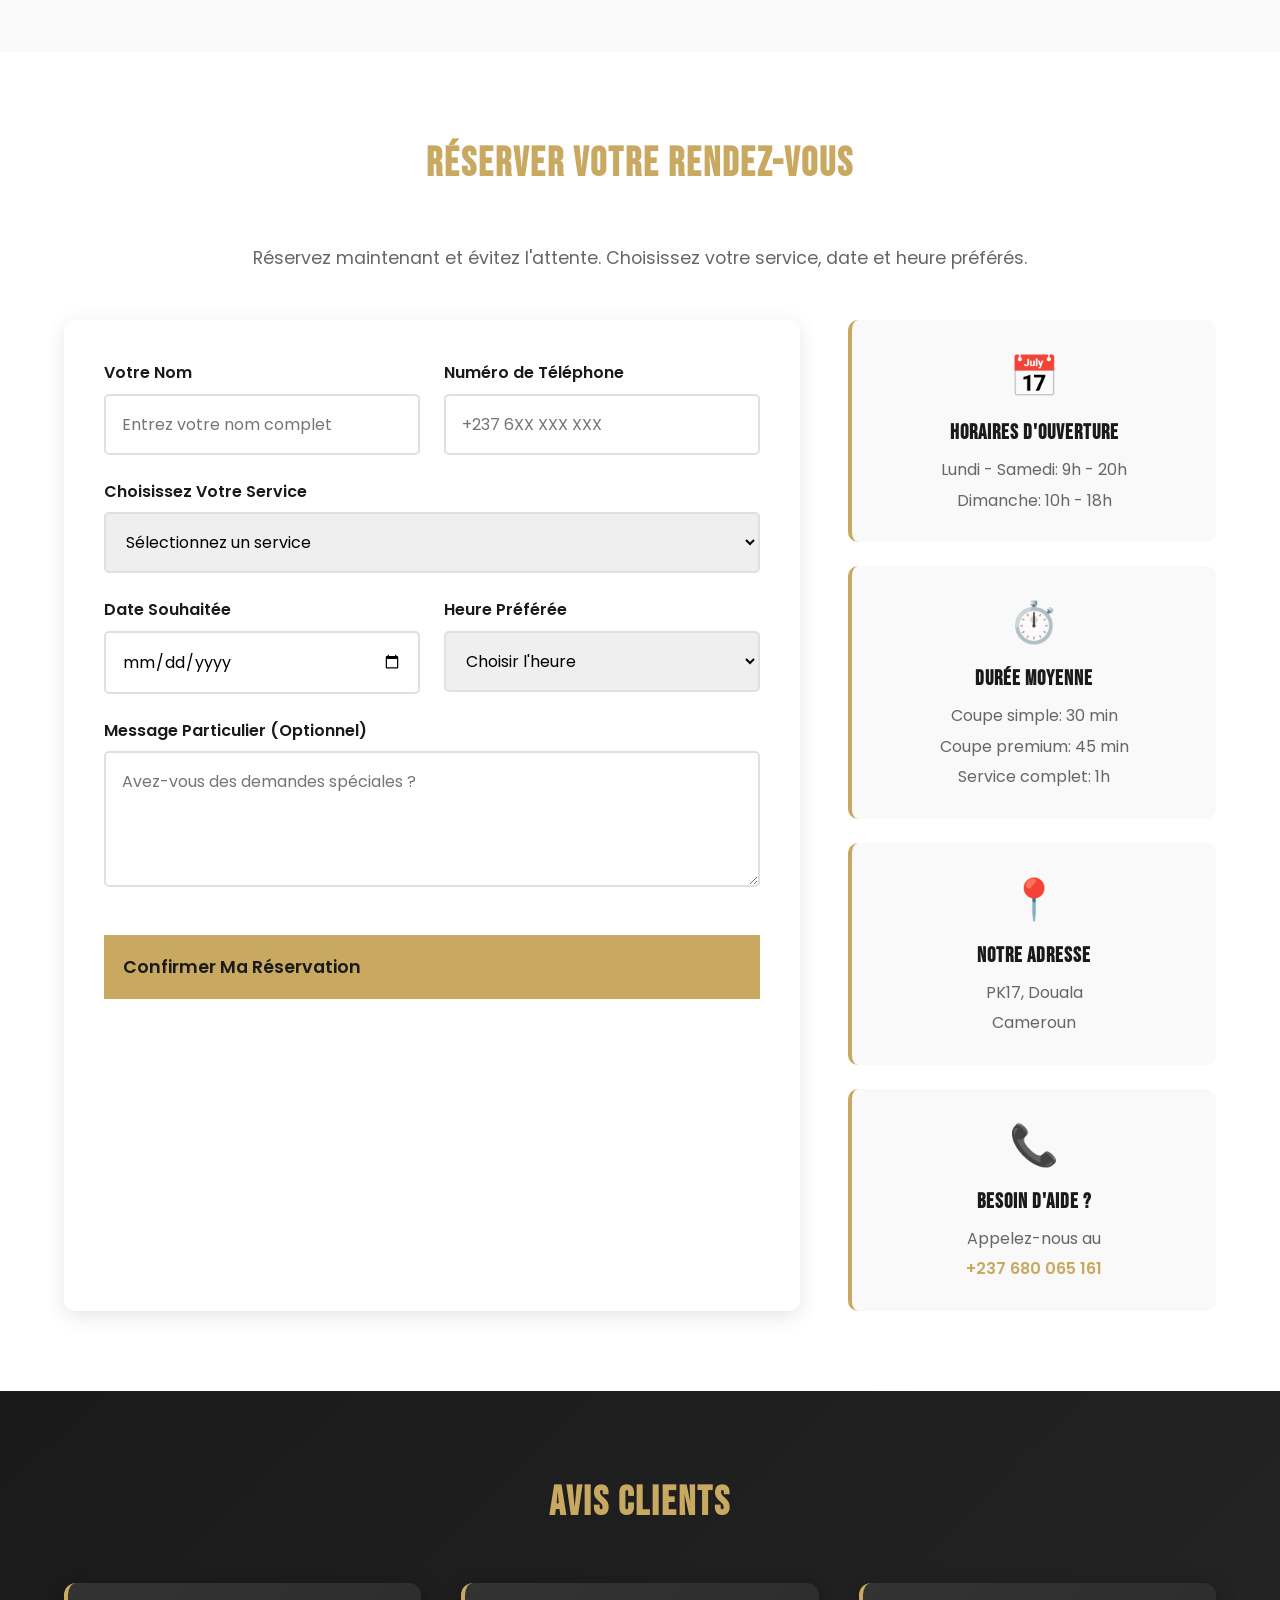
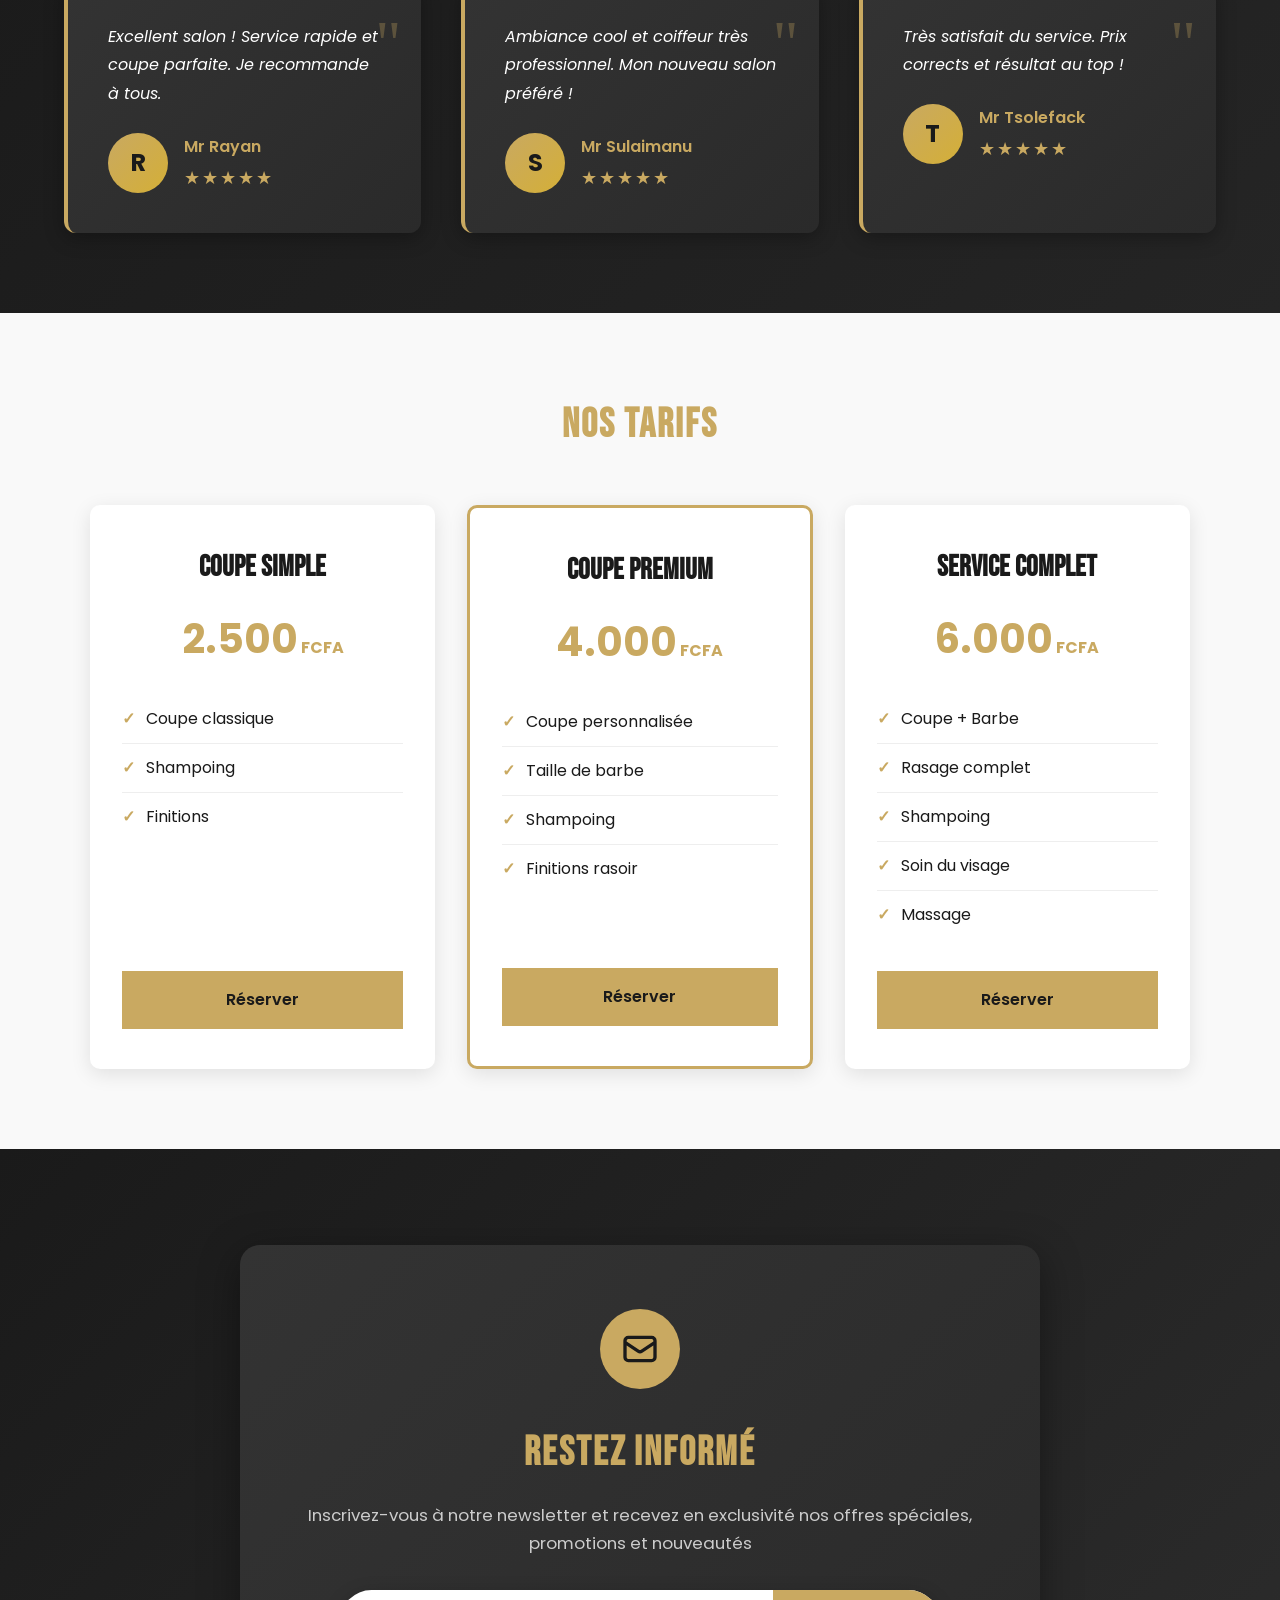
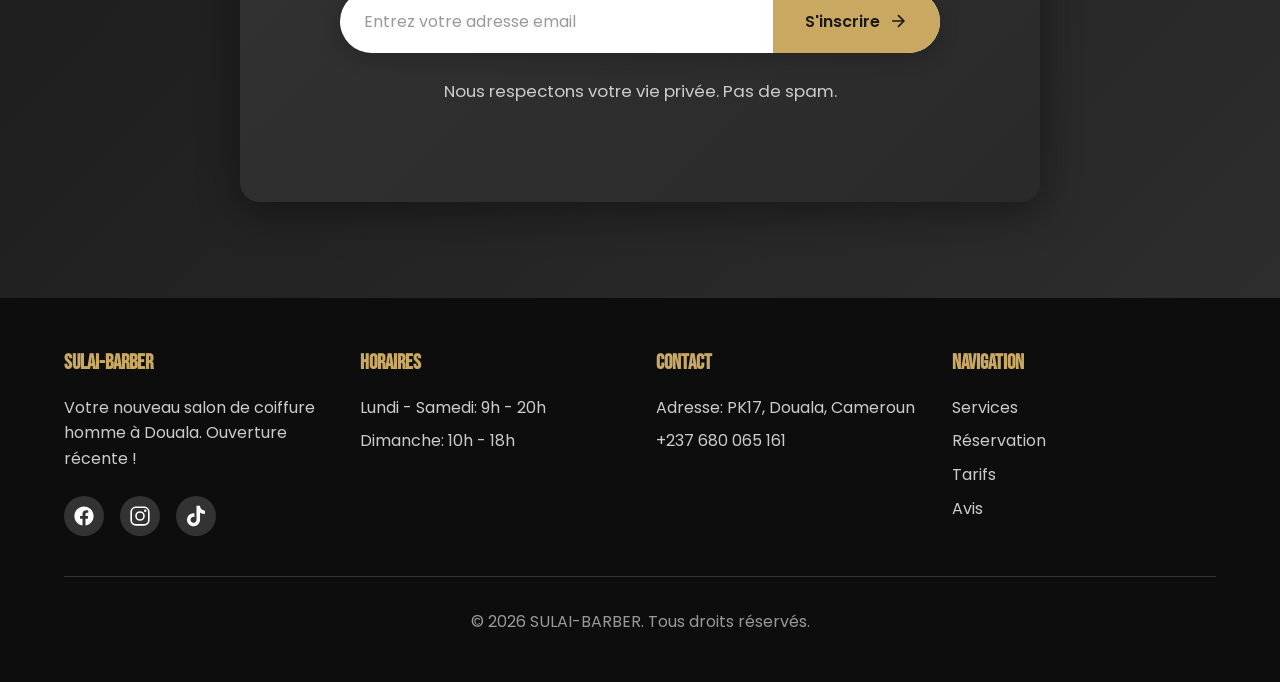
==== commit e79577a3: "Ajout du projet salon de coiffure" ====
--- a/index.html
+++ b/index.html
@@ -5,24 +5,25 @@
     <meta name="viewport" content="width=device-width, initial-scale=1.0">
     <title>SULAI-BARBER - Salon de Coiffure Homme | PK17 Douala</title>
     
-    <!-- Importation des polices Google Fonts -->
+    <!-- Police d'écriture de Google -->
     <link href="https://fonts.googleapis.com/css2?family=Bebas+Neue&family=Poppins:wght@300;400;600;700&display=swap" rel="stylesheet">
     
-    <!-- Lien vers le fichier CSS -->
+    <!-- Lien vers notre fichier de style -->
     <link rel="stylesheet" href="style.css">
 </head>
 <body>
     
-    <!-- ========== BARRE DE NAVIGATION ========== -->
+    <!-- ========== MENU DU HAUT ========== -->
     <nav>
         <div class="nav-container">
-            <!-- Logo du salon -->
+            <!-- Nom du salon -->
             <div class="logo">SULAI-BARBER</div>
             
-            <!-- Menu de navigation avec ancres vers les sections -->
+            <!-- Liste des liens du menu -->
             <ul class="nav-links">
                 <li><a href="#hero">Accueil</a></li>
                 <li><a href="#features">Services</a></li>
+                <li><a href="#reservation">Réservation</a></li>
                 <li><a href="#temoignages">Avis</a></li>
                 <li><a href="#pricing">Tarifs</a></li>
                 <li><a href="#newsletter">Contact</a></li>
@@ -30,100 +31,92 @@
         </div>
     </nav>
 
-    <!-- ========== SECTION HERO (ACCUEIL) ========== -->
-    <!-- Cette section contient l'image de fond header.png -->
+    <!-- ========== PAGE D'ACCUEIL ========== -->
     <section id="hero">
-        <!-- Filtre sombre sur l'image de fond -->
+        <!-- Couche sombre sur l'image -->
         <div class="hero-overlay"></div>
         
         <div class="hero-content">
-            <!-- Badge "Nouvelle ouverture" -->
+            <!-- Petit badge jaune -->
             <div class="badge">NOUVELLE OUVERTURE</div>
             
-            <!-- Titre principal du salon -->
+            <!-- Grand titre -->
             <h1>SULAI-BARBER</h1>
             
-            <!-- Sous-titre avec localisation -->
+            <!-- Texte sous le titre -->
             <p>Votre nouveau salon de coiffure à PK17, Douala</p>
             
-            <!-- Boutons d'action -->
+            <!-- Les deux boutons -->
             <div class="cta-buttons">
-                <a href="#pricing" class="btn btn-primary">Voir les tarifs</a>
+                <a href="#reservation" class="btn btn-primary">Réserver en ligne</a>
                 <a href="tel:+237680065161" class="btn btn-secondary">Appelez-nous</a>
             </div>
         </div>
     </section>
 
-    <!-- ========== SECTION NOS SERVICES ========== -->
-    <!-- Présente les 3 services avec galerie d'images -->
+    <!-- ========== NOS SERVICES ========== -->
     <section id="features">
         <div class="container">
             <h2 class="section-title">Nos Services</h2>
             
             <div class="features-grid">
-                <!-- SERVICE 1: Coupe Moderne -->
+                <!-- Service 1: Coupe -->
                 <div class="feature-card">
-                    <!-- Galerie d'images avec 3 photos de coupes modernes -->
+                    <!-- Images qui défilent -->
                     <div class="feature-images">
                         <div class="image-slider">
-                            <img src="assets/coupe-moderne.jpg" alt="Coupe Moderne" class="active">
-                            <img src="assets/coupe-moderne1.jpg" alt="Coupe Moderne">
-                            <img src="assets/coupe-moderne2.jpg" alt="Coupe Moderne">
-                        </div>
-                        <!-- Points de navigation pour le slider -->
+                            <img src="assets/coupe-moderne.jpg" alt="Coupe moderne" class="active">
+                            <img src="assets/coupe-moderne1.jpg" alt="Coupe moderne">
+                            <img src="assets/coupe-moderne2.jpg" alt="Coupe moderne">
+                        </div>
+                        <!-- Petits points pour changer d'image -->
                         <div class="slider-dots">
                             <span class="dot active" data-index="0"></span>
                             <span class="dot" data-index="1"></span>
                             <span class="dot" data-index="2"></span>
                         </div>
                     </div>
-                    <!-- Contenu texte du service -->
+                    <!-- Texte du service -->
                     <div class="feature-content">
                         <h3>Coupe Moderne</h3>
                         <p>Des coupes tendances réalisées avec soin et précision pour sublimer votre style.</p>
                     </div>
                 </div>
                 
-                <!-- SERVICE 2: Rasage Pro -->
+                <!-- Service 2: Rasage -->
                 <div class="feature-card">
-                    <!-- Galerie d'images avec 3 photos de rasage -->
                     <div class="feature-images">
                         <div class="image-slider">
-                            <img src="assets/rasage.jpg" alt="Rasage Pro" class="active">
-                            <img src="assets/rasage1.jpg" alt="Rasage Pro">
-                            <img src="assets/rasage2.webp" alt="Rasage Pro">
-                        </div>
-                        <!-- Points de navigation pour le slider -->
+                            <img src="assets/rasage.jpg" alt="Rasage" class="active">
+                            <img src="assets/rasage1.jpg" alt="Rasage">
+                            <img src="assets/rasage2.webp" alt="Rasage">
+                        </div>
                         <div class="slider-dots">
                             <span class="dot active" data-index="0"></span>
                             <span class="dot" data-index="1"></span>
                             <span class="dot" data-index="2"></span>
                         </div>
                     </div>
-                    <!-- Contenu texte du service -->
                     <div class="feature-content">
                         <h3>Rasage Pro</h3>
                         <p>Un rasage professionnel pour un look impeccable et une peau douce.</p>
                     </div>
                 </div>
                 
-                <!-- SERVICE 3: Entretien Barbe -->
+                <!-- Service 3: Barbe -->
                 <div class="feature-card">
-                    <!-- Galerie d'images avec 3 photos de barbe -->
                     <div class="feature-images">
                         <div class="image-slider">
-                            <img src="assets/barbe.jpg" alt="Entretien Barbe" class="active">
-                            <img src="assets/barbe1.jpg" alt="Entretien Barbe">
-                            <img src="assets/barbe2.jpg" alt="Entretien Barbe">
-                        </div>
-                        <!-- Points de navigation pour le slider -->
+                            <img src="assets/barbe.jpg" alt="Barbe" class="active">
+                            <img src="assets/barbe1.jpg" alt="Barbe">
+                            <img src="assets/barbe2.jpg" alt="Barbe">
+                        </div>
                         <div class="slider-dots">
                             <span class="dot active" data-index="0"></span>
                             <span class="dot" data-index="1"></span>
                             <span class="dot" data-index="2"></span>
                         </div>
                     </div>
-                    <!-- Contenu texte du service -->
                     <div class="feature-content">
                         <h3>Entretien Barbe</h3>
                         <p>Taille et soin de votre barbe pour un résultat soigné et élégant.</p>
@@ -133,34 +126,166 @@
         </div>
     </section>
 
-    <!-- ========== SECTION AVIS CLIENTS ========== -->
-    <!-- Témoignages de 3 clients satisfaits -->
+    <!-- ========== RESERVATION EN LIGNE ========== -->
+    <section id="reservation">
+        <div class="container">
+            <h2 class="section-title">Réserver Votre Rendez-vous</h2>
+            <p class="reservation-subtitle">Réservez maintenant et évitez l'attente. Choisissez votre service, date et heure préférés.</p>
+            
+            <div class="reservation-container">
+                <!-- Formulaire de réservation -->
+                <form class="reservation-form" onsubmit="handleReservation(event)">
+                    
+                    <!-- Ligne 1: Nom et Téléphone -->
+                    <div class="form-row">
+                        <div class="form-group">
+                            <label for="name">Votre Nom</label>
+                            <input 
+                                type="text" 
+                                id="name" 
+                                name="name" 
+                                placeholder="Entrez votre nom complet"
+                                required
+                            >
+                        </div>
+                        
+                        <div class="form-group">
+                            <label for="phone">Numéro de Téléphone</label>
+                            <input 
+                                type="tel" 
+                                id="phone" 
+                                name="phone" 
+                                placeholder="+237 6XX XXX XXX"
+                                required
+                            >
+                        </div>
+                    </div>
+                    
+                    <!-- Ligne 2: Service -->
+                    <div class="form-group">
+                        <label for="service">Choisissez Votre Service</label>
+                        <select id="service" name="service" required>
+                            <option value="">Sélectionnez un service</option>
+                            <option value="coupe-simple">Coupe Simple - 2.500 FCFA</option>
+                            <option value="coupe-premium">Coupe Premium - 4.000 FCFA</option>
+                            <option value="service-complet">Service Complet - 6.000 FCFA</option>
+                            <option value="rasage">Rasage Professionnel</option>
+                            <option value="barbe">Entretien de Barbe</option>
+                        </select>
+                    </div>
+                    
+                    <!-- Ligne 3: Date et Heure -->
+                    <div class="form-row">
+                        <div class="form-group">
+                            <label for="date">Date Souhaitée</label>
+                            <input 
+                                type="date" 
+                                id="date" 
+                                name="date" 
+                                required
+                            >
+                        </div>
+                        
+                        <div class="form-group">
+                            <label for="time">Heure Préférée</label>
+                            <select id="time" name="time" required>
+                                <option value="">Choisir l'heure</option>
+                                <option value="09:00">09:00</option>
+                                <option value="10:00">10:00</option>
+                                <option value="11:00">11:00</option>
+                                <option value="12:00">12:00</option>
+                                <option value="14:00">14:00</option>
+                                <option value="15:00">15:00</option>
+                                <option value="16:00">16:00</option>
+                                <option value="17:00">17:00</option>
+                                <option value="18:00">18:00</option>
+                                <option value="19:00">19:00</option>
+                            </select>
+                        </div>
+                    </div>
+                    
+                    <!-- Ligne 4: Message (optionnel) -->
+                    <div class="form-group">
+                        <label for="message">Message Particulier (Optionnel)</label>
+                        <textarea 
+                            id="message" 
+                            name="message" 
+                            rows="4"
+                            placeholder="Avez-vous des demandes spéciales ?"
+                        ></textarea>
+                    </div>
+                    
+                    <!-- Bouton de soumission -->
+                    <button type="submit" class="btn btn-primary btn-reservation">
+                        Confirmer Ma Réservation
+                    </button>
+                    
+                    <!-- Message de confirmation -->
+                    <div class="reservation-message"></div>
+                </form>
+                
+                <!-- Informations complémentaires -->
+                <div class="reservation-info">
+                    <div class="info-card">
+                        <div class="info-icon">📅</div>
+                        <h3>Horaires d'Ouverture</h3>
+                        <p>Lundi - Samedi: 9h - 20h</p>
+                        <p>Dimanche: 10h - 18h</p>
+                    </div>
+                    
+                    <div class="info-card">
+                        <div class="info-icon">⏱️</div>
+                        <h3>Durée Moyenne</h3>
+                        <p>Coupe simple: 30 min</p>
+                        <p>Coupe premium: 45 min</p>
+                        <p>Service complet: 1h</p>
+                    </div>
+                    
+                    <div class="info-card">
+                        <div class="info-icon">📍</div>
+                        <h3>Notre Adresse</h3>
+                        <p>PK17, Douala</p>
+                        <p>Cameroun</p>
+                    </div>
+                    
+                    <div class="info-card">
+                        <div class="info-icon">📞</div>
+                        <h3>Besoin d'Aide ?</h3>
+                        <p>Appelez-nous au</p>
+                        <p><a href="tel:+237680065161">+237 680 065 161</a></p>
+                    </div>
+                </div>
+            </div>
+        </div>
+    </section>
+
+    <!-- ========== AVIS DES CLIENTS ========== -->
     <section id="temoignages">
         <div class="container">
             <h2 class="section-title">Avis Clients</h2>
             
             <div class="testimonials-grid">
-                <!-- AVIS 1 -->
+                <!-- Avis 1 -->
                 <div class="testimonial-card">
-                    <!-- Grande guillemet décoratif -->
+                    <!-- Grand guillemet décoratif -->
                     <div class="quote-icon">"</div>
                     
-                    <!-- Texte du témoignage -->
+                    <!-- Ce que le client a dit -->
                     <p class="testimonial-quote">Excellent salon ! Service rapide et coupe parfaite. Je recommande à tous.</p>
                     
-                    <!-- Informations sur le client -->
+                    <!-- Info du client -->
                     <div class="testimonial-author">
-                        <!-- Avatar avec initiale -->
+                        <!-- Cercle avec initiale -->
                         <div class="author-avatar">R</div>
                         <div class="author-info">
                             <p class="author-name">Mr Rayan</p>
-                            <!-- Étoiles de notation -->
+                            <!-- 5 étoiles -->
                             <div class="stars">★★★★★</div>
                         </div>
                     </div>
                 </div>
                 
-                <!-- AVIS 2 -->
+                <!-- Avis 2 -->
                 <div class="testimonial-card">
                     <div class="quote-icon">"</div>
                     <p class="testimonial-quote">Ambiance cool et coiffeur très professionnel. Mon nouveau salon préféré !</p>
@@ -173,7 +298,7 @@
                     </div>
                 </div>
                 
-                <!-- AVIS 3 -->
+                <!-- Avis 3 -->
                 <div class="testimonial-card">
                     <div class="quote-icon">"</div>
                     <p class="testimonial-quote">Très satisfait du service. Prix corrects et résultat au top !</p>
@@ -189,30 +314,29 @@
         </div>
     </section>
 
-    <!-- ========== SECTION TARIFS ========== -->
-    <!-- Présente les 3 forfaits avec prix -->
+    <!-- ========== NOS PRIX ========== -->
     <section id="pricing">
         <div class="container">
             <h2 class="section-title">Nos Tarifs</h2>
             
             <div class="pricing-grid">
-                <!-- FORFAIT 1: Coupe Simple -->
+                <!-- Forfait 1 -->
                 <div class="pricing-card">
                     <h3>Coupe Simple</h3>
                     <div class="price">2.500<span> FCFA</span></div>
                     
-                    <!-- Liste des services inclus -->
+                    <!-- Ce qui est inclus -->
                     <ul class="pricing-features">
                         <li>Coupe classique</li>
                         <li>Shampoing</li>
                         <li>Finitions</li>
                     </ul>
                     
-                    <!-- Bouton de réservation avec lien téléphone -->
-                    <a href="tel:+237680065161" class="btn btn-primary">Réserver</a>
-                </div>
-                
-                <!-- FORFAIT 2: Coupe Premium (LE PLUS POPULAIRE) -->
+                    <!-- Bouton pour réserver -->
+                    <a href="#reservation" class="btn btn-primary">Réserver</a>
+                </div>
+                
+                <!-- Forfait 2 (le plus populaire) -->
                 <div class="pricing-card featured">
                     <!-- Badge "Populaire" -->
                     <div class="popular-badge">POPULAIRE</div>
@@ -220,7 +344,6 @@
                     <h3>Coupe Premium</h3>
                     <div class="price">4.000<span> FCFA</span></div>
                     
-                    <!-- Liste des services inclus -->
                     <ul class="pricing-features">
                         <li>Coupe personnalisée</li>
                         <li>Taille de barbe</li>
@@ -228,15 +351,14 @@
                         <li>Finitions rasoir</li>
                     </ul>
                     
-                    <a href="tel:+237680065161" class="btn btn-primary">Réserver</a>
-                </div>
-                
-                <!-- FORFAIT 3: Service Complet -->
+                    <a href="#reservation" class="btn btn-primary">Réserver</a>
+                </div>
+                
+                <!-- Forfait 3 -->
                 <div class="pricing-card">
                     <h3>Service Complet</h3>
                     <div class="price">6.000<span> FCFA</span></div>
                     
-                    <!-- Liste des services inclus -->
                     <ul class="pricing-features">
                         <li>Coupe + Barbe</li>
                         <li>Rasage complet</li>
@@ -245,14 +367,13 @@
                         <li>Massage</li>
                     </ul>
                     
-                    <a href="tel:+237680065161" class="btn btn-primary">Réserver</a>
-                </div>
-            </div>
-        </div>
-    </section>
-
-    <!-- ========== SECTION NEWSLETTER ========== -->
-    <!-- Formulaire d'inscription à la newsletter -->
+                    <a href="#reservation" class="btn btn-primary">Réserver</a>
+                </div>
+            </div>
+        </div>
+    </section>
+
+    <!-- ========== INSCRIPTION NEWSLETTER ========== -->
     <section id="newsletter">
         <div class="newsletter-container">
             <div class="newsletter-content">
@@ -266,17 +387,17 @@
                 <h2>Restez Informé</h2>
                 <p>Inscrivez-vous à notre newsletter et recevez en exclusivité nos offres spéciales, promotions et nouveautés</p>
                 
-                <!-- Formulaire email -->
+                <!-- Formulaire d'inscription -->
                 <form class="newsletter-form" onsubmit="handleSubmit(event)">
                     <div class="input-wrapper">
-                        <!-- Champ email -->
+                        <!-- Champ pour taper l'email -->
                         <input 
                             type="email" 
                             name="email" 
                             placeholder="Entrez votre adresse email" 
                             required
                         >
-                        <!-- Bouton submit -->
+                        <!-- Bouton pour envoyer -->
                         <button type="submit" class="btn btn-submit">
                             S'inscrire
                             <svg viewBox="0 0 24 24" fill="none" stroke="currentColor" stroke-width="2">
@@ -286,51 +407,67 @@
                     </div>
                 </form>
                 
-                <!-- Message de confidentialité -->
+                <!-- Petit message en bas -->
                 <p class="newsletter-privacy">Nous respectons votre vie privée. Pas de spam.</p>
             </div>
         </div>
     </section>
 
-    <!-- ========== FOOTER (PIED DE PAGE) ========== -->
+    <!-- ========== BAS DE PAGE ========== -->
     <footer>
         <div class="footer-grid">
-            <!-- Colonne 1: À propos -->
+            <!-- Colonne 1 -->
             <div class="footer-section">
                 <h3>SULAI-BARBER</h3>
                 <p>Votre nouveau salon de coiffure homme à Douala. Ouverture récente !</p>
-            </div>
-            
-            <!-- Colonne 2: Horaires -->
+                
+                <!-- Réseaux sociaux -->
+                <div class="social-links">
+                    <a href="https://www.facebook.com" target="_blank" rel="noopener" aria-label="Facebook">
+                        <img src="assets/logo-facebook.svg" alt="Facebook">
+                    </a>
+                    <a href="https://www.instagram.com" target="_blank" rel="noopener" aria-label="Instagram">
+                        <img src="assets/logo-instagram.svg" alt="Instagram">
+                    </a>
+                    <a href="https://www.tiktok.com" target="_blank" rel="noopener" aria-label="TikTok">
+                        <img src="assets/logo-tiktok.svg" alt="TikTok">
+                    </a>
+                </div>
+            </div>
+            
+            <!-- Colonne 2 -->
             <div class="footer-section">
                 <h3>Horaires</h3>
                 <p>Lundi - Samedi: 9h - 20h</p>
                 <p>Dimanche: 10h - 18h</p>
             </div>
             
-            <!-- Colonne 3: Contact -->
+            <!-- Colonne 3 -->
             <div class="footer-section">
                 <h3>Contact</h3>
                 <p>Adresse: PK17, Douala, Cameroun</p>
-                <p>Téléphone: <a href="tel:+237680065161">+237 680 065 161</a></p>
-            </div>
-            
-            <!-- Colonne 4: Navigation -->
+                <p class="phone-link">
+                    <a href="tel:+237680065161">+237 680 065 161</a>
+                </p>
+            </div>
+            
+            <!-- Colonne 4 -->
             <div class="footer-section">
                 <h3>Navigation</h3>
                 <a href="#features">Services</a>
+                <a href="#reservation">Réservation</a>
                 <a href="#pricing">Tarifs</a>
                 <a href="#temoignages">Avis</a>
             </div>
         </div>
         
-        <!-- Copyright -->
+        <!-- Ligne de copyright -->
         <div class="footer-bottom">
             <p>&copy; 2026 SULAI-BARBER. Tous droits réservés.</p>
         </div>
     </footer>
 
-    <!-- Lien vers le fichier JavaScript -->
+    <!-- Lien vers notre fichier JavaScript -->
     <script src="script.js"></script>
 </body>
 </html>
--- a/style.css
+++ b/style.css
@@ -1,50 +1,53 @@
-/* STYLES GENERAUX */
-
-/* Remet tous les styles à zéro */
+/* ========================================
+   DEBUT DU CSS - REGLES GENERALES
+======================================== */
+
+/* Enlève les marges par défaut */
 * {
     margin: 0;
     padding: 0;
     box-sizing: border-box;
 }
 
-/* Variables de couleurs pour tout le site */
+/* Couleurs principales du site */
 :root {
-    --primary: #c9a961;        /* Couleur dorée principale */
-    --dark: #1a1a1a;           /* Noir foncé */
-    --light: #ffffff;          /* Blanc */
-    --gray: #333333;           /* Gris foncé */
-}
-
-/* Style de base du body */
+    --primary: #c9a961;      /* Couleur dorée */
+    --dark: #1a1a1a;         /* Noir */
+    --light: #ffffff;        /* Blanc */
+    --gray: #333333;         /* Gris foncé */
+}
+
+/* Style de base de la page */
 body {
     font-family: 'Poppins', sans-serif;
     color: var(--dark);
     line-height: 1.6;
 }
 
-/* Amélioration de la qualité des images */
+/* Améliore la qualité des images */
 img {
-    image-rendering: -webkit-optimize-contrast;
-    image-rendering: high-quality;
-    backface-visibility: hidden;
-    transform: translateZ(0);
     max-width: 100%;
-}
-
-/* NAVIGATION */
-
-/* Barre de navigation fixe en haut */
+    height: auto;
+    display: block;
+}
+
+
+/* ========================================
+   MENU DE NAVIGATION
+======================================== */
+
+/* Barre du menu (reste en haut quand on scroll) */
 nav {
     background: var(--dark);
     padding: 1rem 5%;
-    position: fixed;          /* Reste en haut quand on scroll */
+    position: fixed;
     width: 100%;
     top: 0;
-    z-index: 1000;           /* Passe au-dessus des autres éléments */
+    z-index: 1000;
     box-shadow: 0 2px 10px rgba(0,0,0,0.3);
 }
 
-/* Container du menu */
+/* Contenu du menu */
 .nav-container {
     max-width: 1200px;
     margin: 0 auto;
@@ -53,7 +56,7 @@
     align-items: center;
 }
 
-/* Style du logo */
+/* Logo du salon */
 .logo {
     font-family: 'Bebas Neue', cursive;
     font-size: 1.8rem;
@@ -61,31 +64,34 @@
     letter-spacing: 2px;
 }
 
-/* Liste des liens de navigation */
+/* Liste des liens */
 .nav-links {
     display: flex;
     gap: 2rem;
     list-style: none;
 }
 
-/* Style des liens de navigation */
+/* Style des liens */
 .nav-links a {
     color: var(--light);
     text-decoration: none;
     font-weight: 400;
-    transition: color 0.3s;   /* Animation douce au survol */
-}
-
-/* Changement de couleur au survol */
+    transition: color 0.3s;
+}
+
+/* Quand on survole un lien */
 .nav-links a:hover {
     color: var(--primary);
 }
 
-/*  SECTION HERO (ACCUEIL) */
-
-/* Section d'accueil avec image de fond header.png */
+
+/* ========================================
+   PAGE D'ACCUEIL
+======================================== */
+
+/* Grande section avec image de fond */
 #hero {
-    min-height: 100vh;           /* Prend toute la hauteur de l'écran */
+    min-height: 100vh;
     display: flex;
     align-items: center;
     justify-content: center;
@@ -94,44 +100,40 @@
     background: url('assets/header.png') center/cover no-repeat fixed;
     position: relative;
     color: var(--light);
-    image-rendering: -webkit-optimize-contrast;
-    image-rendering: crisp-edges;
-}
-
-/* Filtre sombre sur l'image de fond */
+}
+
+/* Couche sombre sur l'image */
 .hero-overlay {
     position: absolute;
     top: 0;
     left: 0;
     width: 100%;
     height: 100%;
-    background: linear-gradient(135deg, rgba(0, 0, 0, 0.7) 0%, rgba(26, 26, 26, 0.6) 100%);
+    background: linear-gradient(135deg, rgba(0, 0, 0, 0.7), rgba(26, 26, 26, 0.6));
     z-index: 1;
 }
 
-/* Contenu du hero (texte et boutons) */
+/* Contenu (titre, texte, boutons) */
 .hero-content {
     position: relative;
-    z-index: 2;              /* Passe au-dessus du filtre */
+    z-index: 2;
     max-width: 800px;
 }
 
-/* Titre principal SULAI-BARBER */
+/* Grand titre SULAI-BARBER */
 .hero-content h1 {
     font-family: 'Bebas Neue', cursive;
-    font-size: clamp(3rem, 8vw, 5rem);    /* Taille responsive */
+    font-size: clamp(3rem, 8vw, 5rem);
     color: var(--primary);
     margin-bottom: 1rem;
     letter-spacing: 3px;
-    text-shadow: 2px 2px 4px rgba(0, 0, 0, 0.5);
-}
-
-/* Sous-titre */
+}
+
+/* Texte sous le titre */
 .hero-content p {
     font-size: 1.3rem;
     margin-bottom: 2rem;
     font-weight: 300;
-    text-shadow: 1px 1px 2px rgba(0, 0, 0, 0.5);
 }
 
 /* Badge "Nouvelle ouverture" */
@@ -143,7 +145,6 @@
     font-weight: 600;
     margin-bottom: 2rem;
     font-size: 0.9rem;
-    box-shadow: 0 4px 15px rgba(201, 169, 97, 0.4);
 }
 
 /* Container des boutons */
@@ -154,7 +155,7 @@
     flex-wrap: wrap;
 }
 
-/* Style de base des boutons */
+/* Style général des boutons */
 .btn {
     padding: 1rem 2.5rem;
     font-size: 1rem;
@@ -169,39 +170,42 @@
     gap: 0.5rem;
 }
 
-/* Bouton principal (doré) */
+/* Bouton jaune/doré */
 .btn-primary {
     background: var(--primary);
     color: var(--dark);
 }
 
-/* Animation au survol du bouton principal */
+/* Quand on survole le bouton doré */
 .btn-primary:hover {
     transform: translateY(-2px);
     box-shadow: 0 10px 25px rgba(201, 169, 97, 0.4);
 }
 
-/* Bouton secondaire (transparent) */
+/* Bouton transparent avec bordure */
 .btn-secondary {
     background: transparent;
     color: var(--light);
     border: 2px solid var(--primary);
 }
 
-/* Animation au survol du bouton secondaire */
+/* Quand on survole le bouton transparent */
 .btn-secondary:hover {
     background: var(--primary);
     color: var(--dark);
 }
 
-/* STYLES COMMUNS AUX SECTIONS */
-
-/* Espacement vertical des sections */
+
+/* ========================================
+   ESPACEMENT DES SECTIONS
+======================================== */
+
+/* Espace en haut et en bas de chaque section */
 section {
     padding: 5rem 5%;
 }
 
-/* Container pour limiter la largeur du contenu */
+/* Limite la largeur du contenu */
 .container {
     max-width: 1200px;
     margin: 0 auto;
@@ -217,14 +221,17 @@
     letter-spacing: 2px;
 }
 
-/* SECTION NOS SERVICES*/
-
-/* Fond gris clair pour cette section */
+
+/* ========================================
+   NOS SERVICES
+======================================== */
+
+/* Fond gris clair */
 #features {
     background: #f9f9f9;
 }
 
-/* Grille des 3 services */
+/* Grille de 3 colonnes */
 .features-grid {
     display: grid;
     grid-template-columns: repeat(auto-fit, minmax(320px, 1fr));
@@ -237,28 +244,27 @@
     border-radius: 8px;
     overflow: hidden;
     box-shadow: 0 5px 20px rgba(0,0,0,0.1);
-    transition: transform 0.3s, box-shadow 0.3s;
-}
-
-/* Animation au survol de la carte */
+    transition: transform 0.3s;
+}
+
+/* Quand on survole une carte */
 .feature-card:hover {
     transform: translateY(-10px);
-    box-shadow: 0 15px 40px rgba(0,0,0,0.15);
-}
-
-/* Container des images du service */
+}
+
+/* Zone des images */
 .feature-images {
     position: relative;
     overflow: hidden;
 }
 
-/* Slider d'images */
+/* Container du slider */
 .image-slider {
     position: relative;
     height: 280px;
 }
 
-/* Style de chaque image dans le slider */
+/* Chaque image */
 .image-slider img {
     position: absolute;
     top: 0;
@@ -266,16 +272,16 @@
     width: 100%;
     height: 100%;
     object-fit: cover;
-    opacity: 0;                /* Cache l'image par défaut */
+    opacity: 0;
     transition: opacity 0.5s ease;
 }
 
-/* Image active (visible) */
+/* Image visible */
 .image-slider img.active {
     opacity: 1;
 }
 
-/* Points de navigation du slider */
+/* Petits points en bas */
 .slider-dots {
     position: absolute;
     bottom: 15px;
@@ -303,7 +309,7 @@
     border-radius: 5px;
 }
 
-/* Contenu texte du service */
+/* Texte sous les images */
 .feature-content {
     padding: 2rem;
 }
@@ -314,53 +320,54 @@
     color: var(--dark);
     margin-bottom: 1rem;
     font-family: 'Bebas Neue', cursive;
-    letter-spacing: 1px;
-}
-
-/* Description du service */
+}
+
+/* Description */
 .feature-content p {
     color: #666;
     line-height: 1.7;
 }
 
-/*SECTION AVIS CLIENTS*/
-
-/* Fond noir avec dégradé */
+
+/* ========================================
+   AVIS CLIENTS
+======================================== */
+
+/* Fond noir */
 #temoignages {
     background: linear-gradient(135deg, var(--dark) 0%, #252525 100%);
     color: var(--light);
 }
 
-/* Titre de la section en doré */
+/* Titre en doré */
 #temoignages .section-title {
     color: var(--primary);
 }
 
-/* Grille des 3 témoignages */
+/* Grille de 3 colonnes */
 .testimonials-grid {
     display: grid;
     grid-template-columns: repeat(auto-fit, minmax(300px, 1fr));
     gap: 2.5rem;
 }
 
-/* Carte de témoignage */
+/* Carte d'avis */
 .testimonial-card {
     background: linear-gradient(135deg, var(--gray) 0%, #2a2a2a 100%);
     padding: 2.5rem;
     border-radius: 12px;
     border-left: 4px solid var(--primary);
     position: relative;
-    transition: transform 0.3s, box-shadow 0.3s;
     box-shadow: 0 5px 20px rgba(0,0,0,0.3);
-}
-
-/* Animation au survol */
+    transition: transform 0.3s;
+}
+
+/* Quand on survole */
 .testimonial-card:hover {
     transform: translateY(-5px);
-    box-shadow: 0 10px 30px rgba(201, 169, 97, 0.2);
-}
-
-/* Grande guillemet décoratif */
+}
+
+/* Grand guillemet décoratif */
 .quote-icon {
     font-size: 4rem;
     color: var(--primary);
@@ -371,23 +378,21 @@
     font-family: Georgia, serif;
 }
 
-/* Texte du témoignage */
+/* Texte de l'avis */
 .testimonial-quote {
     font-style: italic;
     margin-bottom: 1.5rem;
     line-height: 1.8;
-    position: relative;
-    z-index: 1;
-}
-
-/* Container auteur */
+}
+
+/* Info du client */
 .testimonial-author {
     display: flex;
     align-items: center;
     gap: 1rem;
 }
 
-/* Avatar avec initiale */
+/* Cercle avec initiale */
 .author-avatar {
     width: 60px;
     height: 60px;
@@ -399,36 +404,197 @@
     font-weight: 700;
     font-size: 1.5rem;
     color: var(--dark);
-    box-shadow: 0 4px 10px rgba(201, 169, 97, 0.3);
-}
-
-/* Info de l'auteur */
-.author-info {
-    flex: 1;
-}
-
-/* Nom de l'auteur */
+}
+
+/* Nom du client */
 .author-name {
     font-weight: 600;
     color: var(--primary);
     margin-bottom: 0.3rem;
 }
 
-/* Étoiles de notation */
+/* Étoiles */
 .stars {
     color: var(--primary);
     font-size: 1.1rem;
     letter-spacing: 2px;
 }
 
-/* SECTION TARIFS */
+
+/* ========================================
+   RESERVATION EN LIGNE
+======================================== */
+
+/* Fond blanc */
+#reservation {
+    background: var(--light);
+}
+
+/* Sous-titre de la section */
+.reservation-subtitle {
+    text-align: center;
+    color: #666;
+    margin-bottom: 3rem;
+    font-size: 1.1rem;
+}
+
+/* Container principal */
+.reservation-container {
+    display: grid;
+    grid-template-columns: 2fr 1fr;
+    gap: 3rem;
+    max-width: 1200px;
+    margin: 0 auto;
+}
+
+/* Formulaire de réservation */
+.reservation-form {
+    background: var(--light);
+    padding: 2.5rem;
+    border-radius: 10px;
+    box-shadow: 0 5px 20px rgba(0,0,0,0.1);
+}
+
+/* Ligne avec 2 champs */
+.form-row {
+    display: grid;
+    grid-template-columns: 1fr 1fr;
+    gap: 1.5rem;
+}
+
+/* Groupe de champ (label + input) */
+.form-group {
+    margin-bottom: 1.5rem;
+}
+
+/* Label (texte au-dessus du champ) */
+.form-group label {
+    display: block;
+    margin-bottom: 0.5rem;
+    font-weight: 600;
+    color: var(--dark);
+}
+
+/* Champs de texte */
+.form-group input,
+.form-group select,
+.form-group textarea {
+    width: 100%;
+    padding: 1rem;
+    border: 2px solid #e0e0e0;
+    border-radius: 5px;
+    font-family: 'Poppins', sans-serif;
+    font-size: 1rem;
+    transition: border-color 0.3s;
+}
+
+/* Quand on clique dans un champ */
+.form-group input:focus,
+.form-group select:focus,
+.form-group textarea:focus {
+    outline: none;
+    border-color: var(--primary);
+}
+
+/* Zone de texte */
+.form-group textarea {
+    resize: vertical;
+    min-height: 100px;
+}
+
+/* Bouton de réservation */
+.btn-reservation {
+    width: 100%;
+    padding: 1.2rem;
+    font-size: 1.1rem;
+    margin-top: 1rem;
+}
+
+/* Message de confirmation */
+.reservation-message {
+    margin-top: 1rem;
+    padding: 1rem;
+    border-radius: 5px;
+    text-align: center;
+    font-weight: 600;
+    display: none;
+}
+
+/* Message de succès */
+.reservation-message.success {
+    background: #d4edda;
+    color: #155724;
+    border: 1px solid #c3e6cb;
+    display: block;
+}
+
+/* Message d'erreur */
+.reservation-message.error {
+    background: #f8d7da;
+    color: #721c24;
+    border: 1px solid #f5c6cb;
+    display: block;
+}
+
+/* Informations complémentaires */
+.reservation-info {
+    display: flex;
+    flex-direction: column;
+    gap: 1.5rem;
+}
+
+/* Carte d'info */
+.info-card {
+    background: #f9f9f9;
+    padding: 1.5rem;
+    border-radius: 10px;
+    border-left: 4px solid var(--primary);
+    text-align: center;
+}
+
+/* Icône de la carte */
+.info-icon {
+    font-size: 2.5rem;
+    margin-bottom: 0.5rem;
+}
+
+/* Titre de la carte */
+.info-card h3 {
+    font-family: 'Bebas Neue', cursive;
+    font-size: 1.3rem;
+    color: var(--dark);
+    margin-bottom: 0.5rem;
+    letter-spacing: 1px;
+}
+
+/* Texte de la carte */
+.info-card p {
+    color: #666;
+    margin: 0.3rem 0;
+}
+
+/* Lien téléphone dans la carte */
+.info-card a {
+    color: var(--primary);
+    text-decoration: none;
+    font-weight: 600;
+}
+
+.info-card a:hover {
+    text-decoration: underline;
+}
+
+
+/* ========================================
+   TARIFS
+======================================== */
 
 /* Fond gris clair */
 #pricing {
     background: #f9f9f9;
 }
 
-/* Grille des 3 forfaits */
+/* Grille de 3 colonnes */
 .pricing-grid {
     display: grid;
     grid-template-columns: repeat(auto-fit, minmax(300px, 1fr));
@@ -437,7 +603,7 @@
     margin: 0 auto;
 }
 
-/* Carte de forfait */
+/* Carte de tarif */
 .pricing-card {
     background: var(--light);
     padding: 2.5rem 2rem;
@@ -445,24 +611,18 @@
     text-align: center;
     box-shadow: 0 5px 20px rgba(0,0,0,0.1);
     transition: transform 0.3s;
-    position: relative;
-    display: flex;
-    flex-direction: column;    /* Pour aligner le bouton en bas */
-}
-
-/* Animation au survol */
+    display: flex;
+    flex-direction: column;
+}
+
+/* Quand on survole */
 .pricing-card:hover {
     transform: scale(1.05);
 }
 
-/* Carte "Premium" mise en avant */
+/* Carte "Populaire" (Premium) */
 .pricing-card.featured {
     border: 3px solid var(--primary);
-    transform: scale(1.08);
-}
-
-.pricing-card.featured:hover {
-    transform: scale(1.1);
 }
 
 /* Badge "Populaire" */
@@ -476,7 +636,6 @@
     padding: 0.3rem 1rem;
     font-weight: 700;
     font-size: 0.85rem;
-    box-shadow: 0 4px 10px rgba(201, 169, 97, 0.3);
 }
 
 /* Titre du forfait */
@@ -487,7 +646,7 @@
     margin-bottom: 1rem;
 }
 
-/* Prix du forfait */
+/* Prix */
 .price {
     font-size: 2.5rem;
     font-weight: 700;
@@ -499,32 +658,49 @@
     font-size: 1rem;
 }
 
-/* Liste des services inclus */
+/* Liste des services */
 .pricing-features {
     list-style: none;
-    margin-bottom: auto;        /* Pousse le bouton en bas */
+    margin-bottom: auto;
     padding-bottom: 2rem;
-}
-
+    text-align: left;
+}
+
+/* Chaque ligne */
 .pricing-features li {
     padding: 0.7rem 0;
     border-bottom: 1px solid #eee;
-}
-
+    padding-left: 1.5rem;
+    position: relative;
+}
+
+/* Coche verte */
+.pricing-features li::before {
+    content: '✓';
+    position: absolute;
+    left: 0;
+    color: var(--primary);
+    font-weight: bold;
+}
+
+/* Dernière ligne sans bordure */
 .pricing-features li:last-child {
     border-bottom: none;
 }
 
-/* Bouton aligné en bas */
+/* Bouton en bas de la carte */
 .pricing-card .btn {
     margin-top: auto;
     width: 100%;
     justify-content: center;
 }
 
-/* SECTION NEWSLETTER */
-
-/* Fond noir avec dégradé */
+
+/* ========================================
+   NEWSLETTER
+======================================== */
+
+/* Fond noir */
 #newsletter {
     background: linear-gradient(135deg, #1a1a1a 0%, #2d2d2d 100%);
     padding: 6rem 5%;
@@ -536,17 +712,16 @@
     margin: 0 auto;
 }
 
-/* Box du contenu */
+/* Boîte du contenu */
 .newsletter-content {
     background: linear-gradient(135deg, var(--gray) 0%, #2a2a2a 100%);
     padding: 4rem 3rem;
     border-radius: 20px;
     text-align: center;
     box-shadow: 0 10px 40px rgba(0,0,0,0.4);
-    border: 1px solid rgba(201, 169, 97, 0.2);
-}
-
-/* Icône email */
+}
+
+/* Icône email en cercle */
 .newsletter-icon {
     width: 80px;
     height: 80px;
@@ -556,7 +731,6 @@
     display: flex;
     align-items: center;
     justify-content: center;
-    box-shadow: 0 5px 20px rgba(201, 169, 97, 0.4);
 }
 
 .newsletter-icon svg {
@@ -565,7 +739,7 @@
     color: var(--dark);
 }
 
-/* Titre de la section */
+/* Titre */
 .newsletter-content h2 {
     font-family: 'Bebas Neue', cursive;
     font-size: 2.5rem;
@@ -574,7 +748,7 @@
     letter-spacing: 2px;
 }
 
-/* Description */
+/* Texte */
 .newsletter-content > p {
     color: #ccc;
     margin-bottom: 2rem;
@@ -588,7 +762,7 @@
     margin: 0 auto;
 }
 
-/* Container input + bouton */
+/* Champ + bouton ensemble */
 .input-wrapper {
     display: flex;
     gap: 0;
@@ -609,15 +783,17 @@
     font-size: 1rem;
 }
 
+/* Quand on clique dedans */
 input[type="email"]:focus {
     outline: none;
 }
 
+/* Texte placeholder */
 input[type="email"]::placeholder {
     color: #999;
 }
 
-/* Bouton submit */
+/* Bouton envoyer */
 .btn-submit {
     background: var(--primary);
     color: var(--dark);
@@ -633,18 +809,22 @@
     height: 20px;
 }
 
+/* Quand on survole */
 .btn-submit:hover {
     background: #d4af37;
 }
 
-/* Message de confidentialité */
+/* Petit texte en bas */
 .newsletter-privacy {
     margin-top: 1.5rem;
     font-size: 0.85rem;
     color: #999;
 }
 
-/* FOOTER (PIED DE PAGE)*/
+
+/* ========================================
+   BAS DE PAGE (FOOTER)
+======================================== */
 
 /* Fond noir */
 footer {
@@ -653,7 +833,7 @@
     padding: 3rem 5%;
 }
 
-/* Grille des colonnes du footer */
+/* Grille de 4 colonnes */
 .footer-grid {
     display: grid;
     grid-template-columns: repeat(auto-fit, minmax(250px, 1fr));
@@ -662,11 +842,12 @@
     margin: 0 auto 2rem;
 }
 
-/* Titre de chaque section */
+/* Titre de chaque colonne */
 .footer-section h3 {
     color: var(--primary);
     margin-bottom: 1rem;
     font-size: 1.3rem;
+    font-family: 'Bebas Neue', cursive;
 }
 
 /* Texte et liens */
@@ -676,13 +857,61 @@
     text-decoration: none;
     display: block;
     margin-bottom: 0.5rem;
-}
-
+    transition: color 0.3s;
+}
+
+/* Quand on survole un lien */
 .footer-section a:hover {
     color: var(--primary);
 }
 
-/* Section copyright */
+/* Container des réseaux sociaux */
+.social-links {
+    display: flex;
+    gap: 1rem;
+    margin-top: 1.5rem;
+}
+
+/* Lien de réseau social */
+.social-links a {
+    width: 40px;
+    height: 40px;
+    background: var(--gray);
+    border-radius: 50%;
+    display: flex;
+    align-items: center;
+    justify-content: center;
+    transition: all 0.3s;
+}
+
+/* Image du réseau social */
+.social-links img {
+    width: 22px;
+    height: 22px;
+    filter: brightness(0) invert(1);
+}
+
+/* Quand on survole un réseau social */
+.social-links a:hover {
+    background: var(--primary);
+    transform: translateY(-3px);
+}
+
+/* Ligne téléphone avec icône */
+.phone-link {
+    display: flex;
+    align-items: center;
+    gap: 0.5rem;
+}
+
+/* Icône téléphone */
+.phone-icon {
+    width: 18px;
+    height: 18px;
+    filter: brightness(0) invert(1);
+}
+
+/* Ligne de copyright */
 .footer-bottom {
     text-align: center;
     padding-top: 2rem;
@@ -690,11 +919,14 @@
     color: #999;
 }
 
-/* RESPONSIVE (MOBILE) */
-
-/* Pour les écrans de moins de 768px */
+
+/* ========================================
+   VERSION MOBILE
+======================================== */
+
+/* Pour les petits écrans */
 @media (max-width: 768px) {
-    /* Navigation plus compacte */
+    /* Menu plus petit */
     .nav-links {
         gap: 1rem;
         font-size: 0.9rem;
@@ -718,10 +950,10 @@
     }
 
     .btn-submit {
-        border-radius: 0;
+        border-radius: 0 0 10px 10px;
     }
 
-    /* Réduction de l'espacement */
+    /* Moins d'espace */
     section {
         padding: 3rem 5%;
     }
@@ -730,8 +962,20 @@
         padding: 3rem 1.5rem;
     }
 
-    /* Carte premium à taille normale sur mobile */
-    .pricing-card.featured {
-        transform: scale(1);
+    /* Grilles en une colonne */
+    .features-grid,
+    .testimonials-grid,
+    .pricing-grid {
+        grid-template-columns: 1fr;
+    }
+    
+    /* Réservation en une colonne sur mobile */
+    .reservation-container {
+        grid-template-columns: 1fr;
+    }
+    
+    /* Champs en une colonne sur mobile */
+    .form-row {
+        grid-template-columns: 1fr;
     }
 }
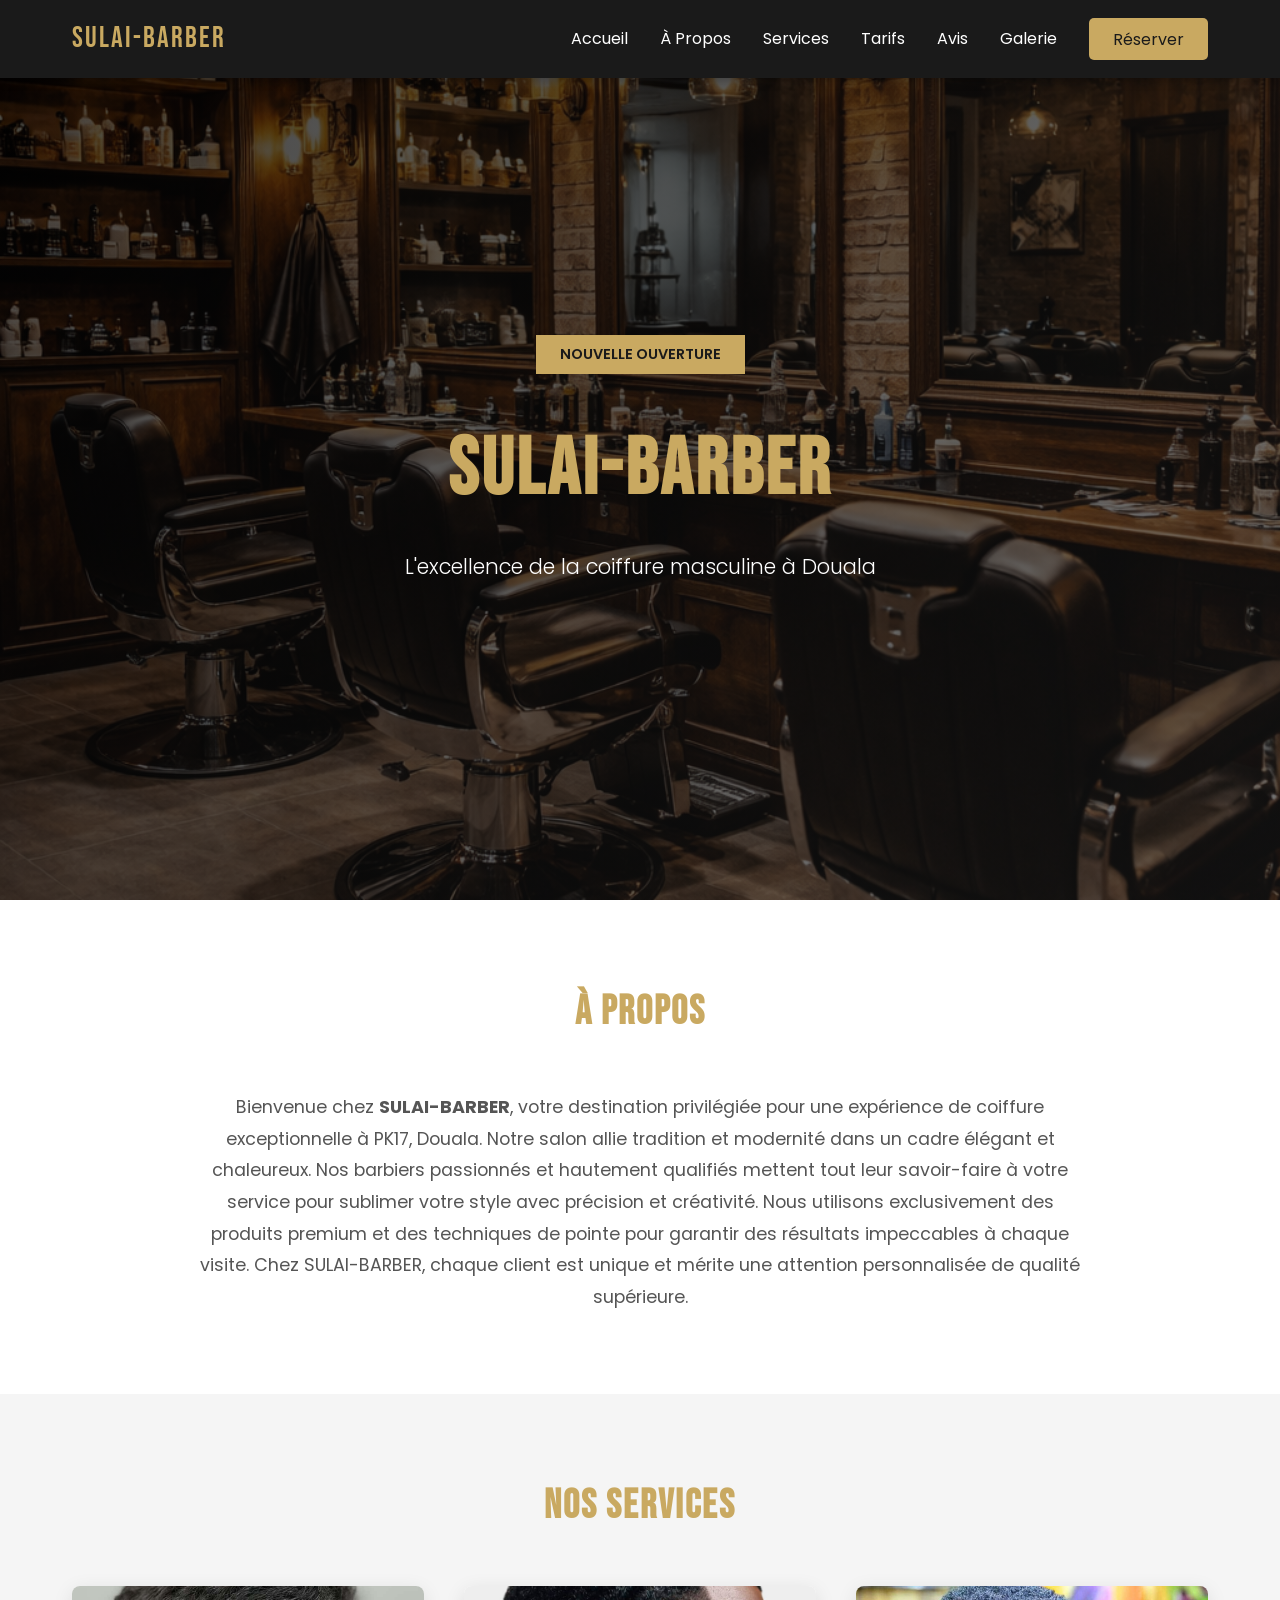
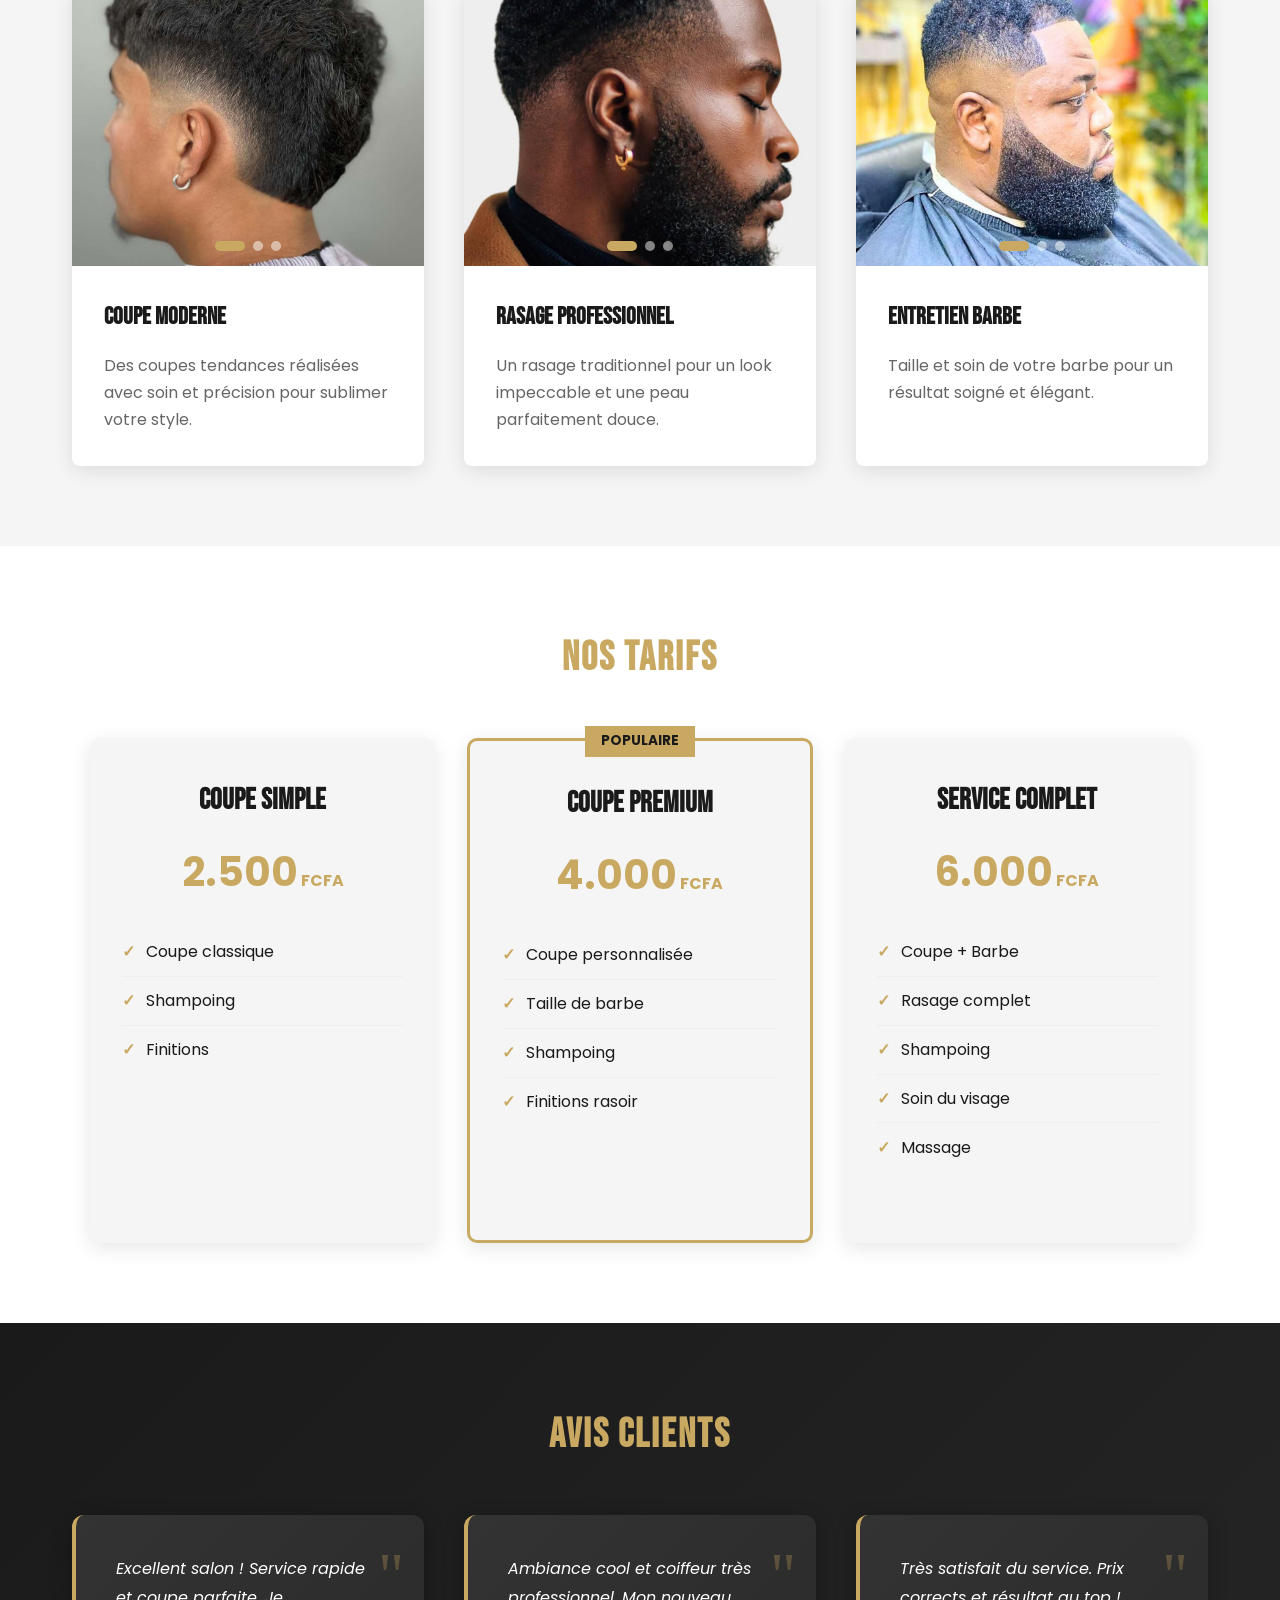
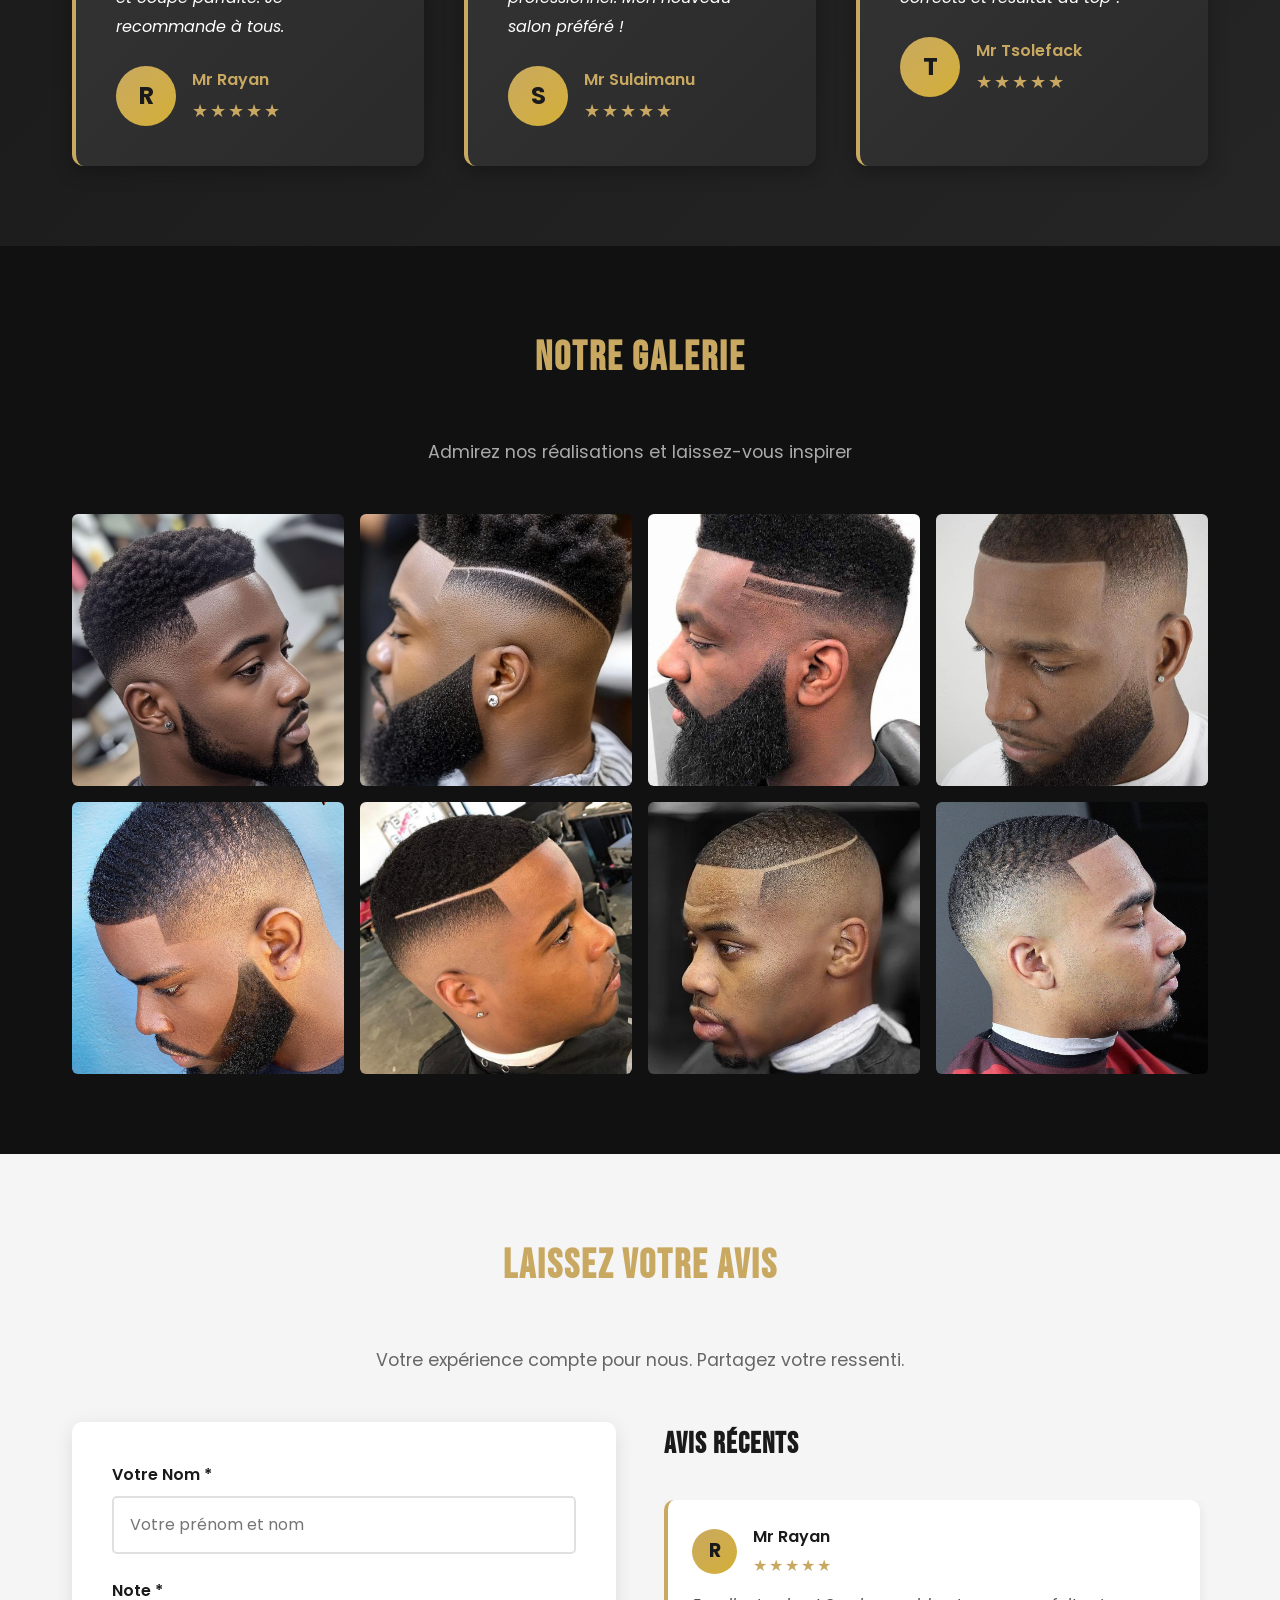
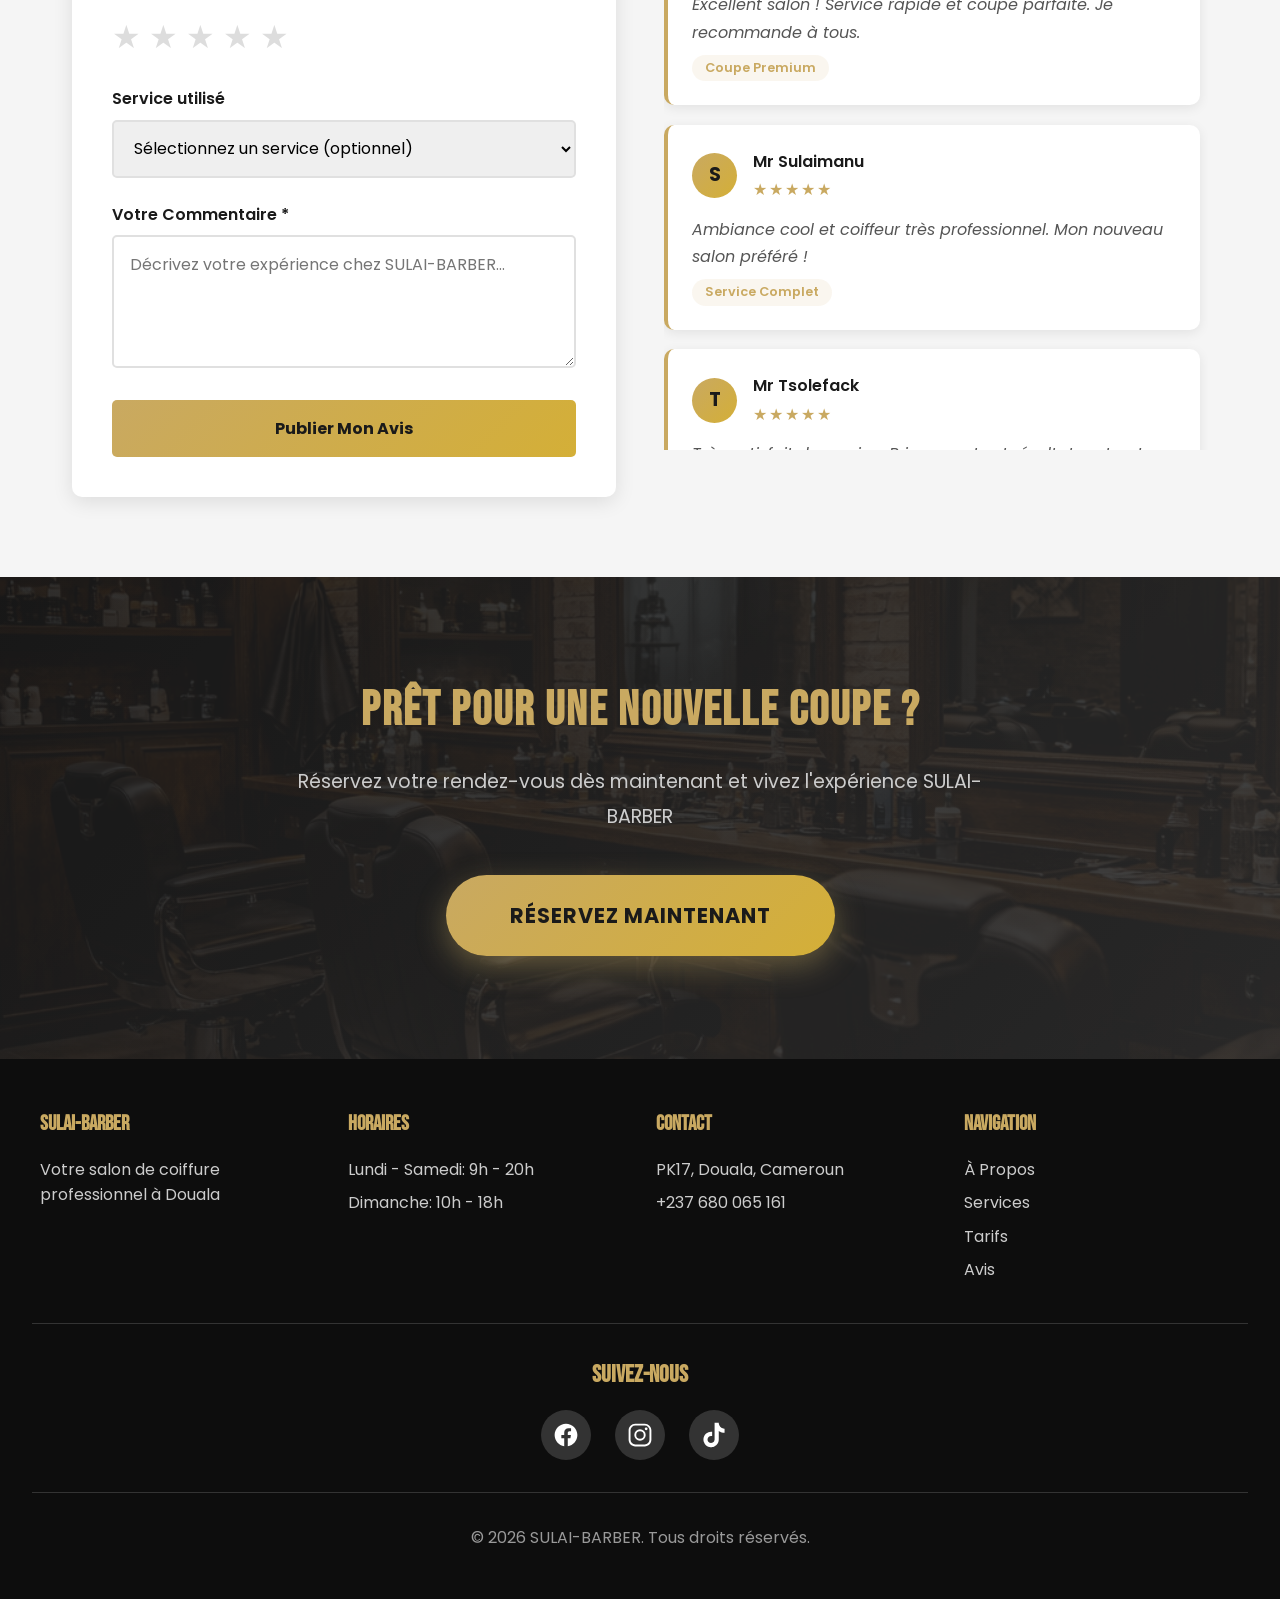
==== commit 88d5a066: "Modification du projet salon de coiffure" ====
--- a/index.html
+++ b/index.html
@@ -3,93 +3,88 @@
 <head>
     <meta charset="UTF-8">
     <meta name="viewport" content="width=device-width, initial-scale=1.0">
-    <title>SULAI-BARBER - Salon de Coiffure Homme | PK17 Douala</title>
-    
-    <!-- Police d'écriture de Google -->
+    <meta name="description" content="SULAI-BARBER - Salon de coiffure professionnel à PK17, Douala">
+    <title>SULAI-BARBER - Salon de Coiffure Professionnel</title>
     <link href="https://fonts.googleapis.com/css2?family=Bebas+Neue&family=Poppins:wght@300;400;600;700&display=swap" rel="stylesheet">
-    
-    <!-- Lien vers notre fichier de style -->
     <link rel="stylesheet" href="style.css">
 </head>
 <body>
     
-    <!-- ========== MENU DU HAUT ========== -->
-    <nav>
-        <div class="nav-container">
-            <!-- Nom du salon -->
-            <div class="logo">SULAI-BARBER</div>
-            
-            <!-- Liste des liens du menu -->
-            <ul class="nav-links">
-                <li><a href="#hero">Accueil</a></li>
-                <li><a href="#features">Services</a></li>
-                <li><a href="#reservation">Réservation</a></li>
-                <li><a href="#temoignages">Avis</a></li>
-                <li><a href="#pricing">Tarifs</a></li>
-                <li><a href="#newsletter">Contact</a></li>
-            </ul>
-        </div>
-    </nav>
-
-    <!-- ========== PAGE D'ACCUEIL ========== -->
-    <section id="hero">
-        <!-- Couche sombre sur l'image -->
+    <!-- HEADER ET NAVIGATION -->
+    <header>
+        <nav class="navbar">
+            <div class="nav-container">
+                <div class="logo">SULAI-BARBER</div>
+                <ul class="nav-menu">
+                    <li><a href="#accueil">Accueil</a></li>
+                    <li><a href="#apropos">À Propos</a></li>
+                    <li><a href="#services">Services</a></li>
+                    <li><a href="#tarifs">Tarifs</a></li>
+                    <li><a href="#avis">Avis</a></li>
+                    <li><a href="#galerie">Galerie</a></li>
+                    <li><a href="reservation.html" class="nav-btn">Réserver</a></li>
+                </ul>
+            </div>
+        </nav>
+    </header>
+
+    <!-- SECTION HERO -->
+    <section id="accueil" class="hero">
         <div class="hero-overlay"></div>
-        
         <div class="hero-content">
-            <!-- Petit badge jaune -->
             <div class="badge">NOUVELLE OUVERTURE</div>
-            
-            <!-- Grand titre -->
             <h1>SULAI-BARBER</h1>
-            
-            <!-- Texte sous le titre -->
-            <p>Votre nouveau salon de coiffure à PK17, Douala</p>
-            
-            <!-- Les deux boutons -->
-            <div class="cta-buttons">
-                <a href="#reservation" class="btn btn-primary">Réserver en ligne</a>
-                <a href="tel:+237680065161" class="btn btn-secondary">Appelez-nous</a>
-            </div>
-        </div>
-    </section>
-
-    <!-- ========== NOS SERVICES ========== -->
-    <section id="features">
+            <p class="hero-subtitle">L'excellence de la coiffure masculine à Douala</p>
+        </div>
+    </section>
+
+    <!-- SECTION À PROPOS -->
+    <section id="apropos" class="about">
+        <div class="container">
+            <h2 class="section-title">À Propos</h2>
+            <div class="about-content">
+                <p class="about-description">
+                    Bienvenue chez <strong>SULAI-BARBER</strong>, votre destination privilégiée pour une expérience de coiffure exceptionnelle à PK17, Douala. 
+                    Notre salon allie tradition et modernité dans un cadre élégant et chaleureux. Nos barbiers passionnés et hautement qualifiés mettent 
+                    tout leur savoir-faire à votre service pour sublimer votre style avec précision et créativité. Nous utilisons exclusivement des 
+                    produits premium et des techniques de pointe pour garantir des résultats impeccables à chaque visite. Chez SULAI-BARBER, chaque 
+                    client est unique et mérite une attention personnalisée de qualité supérieure.
+                </p>
+            </div>
+        </div>
+    </section>
+
+    <!-- SECTION NOS SERVICES -->
+    <section id="services" class="services">
         <div class="container">
             <h2 class="section-title">Nos Services</h2>
-            
-            <div class="features-grid">
-                <!-- Service 1: Coupe -->
-                <div class="feature-card">
-                    <!-- Images qui défilent -->
-                    <div class="feature-images">
+            <div class="services-grid">
+                
+                <div class="service-card">
+                    <div class="service-images">
                         <div class="image-slider">
-                            <img src="assets/coupe-moderne.jpg" alt="Coupe moderne" class="active">
-                            <img src="assets/coupe-moderne1.jpg" alt="Coupe moderne">
-                            <img src="assets/coupe-moderne2.jpg" alt="Coupe moderne">
-                        </div>
-                        <!-- Petits points pour changer d'image -->
+                            <img src="assets/coupe-moderne.jpg" alt="Coupe Moderne" class="active">
+                            <img src="assets/coupe-moderne1.jpg" alt="Coupe Moderne">
+                            <img src="assets/coupe-moderne2.jpg" alt="Coupe Moderne">
+                        </div>
                         <div class="slider-dots">
                             <span class="dot active" data-index="0"></span>
                             <span class="dot" data-index="1"></span>
                             <span class="dot" data-index="2"></span>
                         </div>
                     </div>
-                    <!-- Texte du service -->
-                    <div class="feature-content">
+                    <div class="service-content">
                         <h3>Coupe Moderne</h3>
                         <p>Des coupes tendances réalisées avec soin et précision pour sublimer votre style.</p>
                     </div>
                 </div>
-                
-                <!-- Service 2: Rasage -->
-                <div class="feature-card">
-                    <div class="feature-images">
+
+                <div class="service-card">
+                    <div class="service-images">
                         <div class="image-slider">
-                            <img src="assets/rasage.jpg" alt="Rasage" class="active">
-                            <img src="assets/rasage1.jpg" alt="Rasage">
-                            <img src="assets/rasage2.webp" alt="Rasage">
+                            <img src="assets/rasage.jpg" alt="Rasage Professionnel" class="active">
+                            <img src="assets/rasage1.jpg" alt="Rasage Professionnel">
+                            <img src="assets/rasage2.webp" alt="Rasage Professionnel">
                         </div>
                         <div class="slider-dots">
                             <span class="dot active" data-index="0"></span>
@@ -97,19 +92,18 @@
                             <span class="dot" data-index="2"></span>
                         </div>
                     </div>
-                    <div class="feature-content">
-                        <h3>Rasage Pro</h3>
-                        <p>Un rasage professionnel pour un look impeccable et une peau douce.</p>
-                    </div>
-                </div>
-                
-                <!-- Service 3: Barbe -->
-                <div class="feature-card">
-                    <div class="feature-images">
+                    <div class="service-content">
+                        <h3>Rasage Professionnel</h3>
+                        <p>Un rasage traditionnel pour un look impeccable et une peau parfaitement douce.</p>
+                    </div>
+                </div>
+
+                <div class="service-card">
+                    <div class="service-images">
                         <div class="image-slider">
-                            <img src="assets/barbe.jpg" alt="Barbe" class="active">
-                            <img src="assets/barbe1.jpg" alt="Barbe">
-                            <img src="assets/barbe2.jpg" alt="Barbe">
+                            <img src="assets/barbe.jpg" alt="Entretien Barbe" class="active">
+                            <img src="assets/barbe1.jpg" alt="Entretien Barbe">
+                            <img src="assets/barbe2.jpg" alt="Entretien Barbe">
                         </div>
                         <div class="slider-dots">
                             <span class="dot active" data-index="0"></span>
@@ -117,175 +111,78 @@
                             <span class="dot" data-index="2"></span>
                         </div>
                     </div>
-                    <div class="feature-content">
+                    <div class="service-content">
                         <h3>Entretien Barbe</h3>
                         <p>Taille et soin de votre barbe pour un résultat soigné et élégant.</p>
                     </div>
                 </div>
-            </div>
-        </div>
-    </section>
-
-    <!-- ========== RESERVATION EN LIGNE ========== -->
-    <section id="reservation">
-        <div class="container">
-            <h2 class="section-title">Réserver Votre Rendez-vous</h2>
-            <p class="reservation-subtitle">Réservez maintenant et évitez l'attente. Choisissez votre service, date et heure préférés.</p>
-            
-            <div class="reservation-container">
-                <!-- Formulaire de réservation -->
-                <form class="reservation-form" onsubmit="handleReservation(event)">
-                    
-                    <!-- Ligne 1: Nom et Téléphone -->
-                    <div class="form-row">
-                        <div class="form-group">
-                            <label for="name">Votre Nom</label>
-                            <input 
-                                type="text" 
-                                id="name" 
-                                name="name" 
-                                placeholder="Entrez votre nom complet"
-                                required
-                            >
-                        </div>
-                        
-                        <div class="form-group">
-                            <label for="phone">Numéro de Téléphone</label>
-                            <input 
-                                type="tel" 
-                                id="phone" 
-                                name="phone" 
-                                placeholder="+237 6XX XXX XXX"
-                                required
-                            >
-                        </div>
-                    </div>
-                    
-                    <!-- Ligne 2: Service -->
-                    <div class="form-group">
-                        <label for="service">Choisissez Votre Service</label>
-                        <select id="service" name="service" required>
-                            <option value="">Sélectionnez un service</option>
-                            <option value="coupe-simple">Coupe Simple - 2.500 FCFA</option>
-                            <option value="coupe-premium">Coupe Premium - 4.000 FCFA</option>
-                            <option value="service-complet">Service Complet - 6.000 FCFA</option>
-                            <option value="rasage">Rasage Professionnel</option>
-                            <option value="barbe">Entretien de Barbe</option>
-                        </select>
-                    </div>
-                    
-                    <!-- Ligne 3: Date et Heure -->
-                    <div class="form-row">
-                        <div class="form-group">
-                            <label for="date">Date Souhaitée</label>
-                            <input 
-                                type="date" 
-                                id="date" 
-                                name="date" 
-                                required
-                            >
-                        </div>
-                        
-                        <div class="form-group">
-                            <label for="time">Heure Préférée</label>
-                            <select id="time" name="time" required>
-                                <option value="">Choisir l'heure</option>
-                                <option value="09:00">09:00</option>
-                                <option value="10:00">10:00</option>
-                                <option value="11:00">11:00</option>
-                                <option value="12:00">12:00</option>
-                                <option value="14:00">14:00</option>
-                                <option value="15:00">15:00</option>
-                                <option value="16:00">16:00</option>
-                                <option value="17:00">17:00</option>
-                                <option value="18:00">18:00</option>
-                                <option value="19:00">19:00</option>
-                            </select>
-                        </div>
-                    </div>
-                    
-                    <!-- Ligne 4: Message (optionnel) -->
-                    <div class="form-group">
-                        <label for="message">Message Particulier (Optionnel)</label>
-                        <textarea 
-                            id="message" 
-                            name="message" 
-                            rows="4"
-                            placeholder="Avez-vous des demandes spéciales ?"
-                        ></textarea>
-                    </div>
-                    
-                    <!-- Bouton de soumission -->
-                    <button type="submit" class="btn btn-primary btn-reservation">
-                        Confirmer Ma Réservation
-                    </button>
-                    
-                    <!-- Message de confirmation -->
-                    <div class="reservation-message"></div>
-                </form>
+
+            </div>
+        </div>
+    </section>
+
+    <!-- SECTION NOS TARIFS -->
+    <section id="tarifs" class="pricing">
+        <div class="container">
+            <h2 class="section-title">Nos Tarifs</h2>
+            <div class="pricing-grid">
                 
-                <!-- Informations complémentaires -->
-                <div class="reservation-info">
-                    <div class="info-card">
-                        <div class="info-icon">📅</div>
-                        <h3>Horaires d'Ouverture</h3>
-                        <p>Lundi - Samedi: 9h - 20h</p>
-                        <p>Dimanche: 10h - 18h</p>
-                    </div>
-                    
-                    <div class="info-card">
-                        <div class="info-icon">⏱️</div>
-                        <h3>Durée Moyenne</h3>
-                        <p>Coupe simple: 30 min</p>
-                        <p>Coupe premium: 45 min</p>
-                        <p>Service complet: 1h</p>
-                    </div>
-                    
-                    <div class="info-card">
-                        <div class="info-icon">📍</div>
-                        <h3>Notre Adresse</h3>
-                        <p>PK17, Douala</p>
-                        <p>Cameroun</p>
-                    </div>
-                    
-                    <div class="info-card">
-                        <div class="info-icon">📞</div>
-                        <h3>Besoin d'Aide ?</h3>
-                        <p>Appelez-nous au</p>
-                        <p><a href="tel:+237680065161">+237 680 065 161</a></p>
-                    </div>
-                </div>
-            </div>
-        </div>
-    </section>
-
-    <!-- ========== AVIS DES CLIENTS ========== -->
-    <section id="temoignages">
+                <div class="pricing-card">
+                    <h3>Coupe Simple</h3>
+                    <div class="price">2.500<span> FCFA</span></div>
+                    <ul class="pricing-features">
+                        <li>Coupe classique</li>
+                        <li>Shampoing</li>
+                        <li>Finitions</li>
+                    </ul>
+                </div>
+
+                <div class="pricing-card featured">
+                    <div class="popular-badge">POPULAIRE</div>
+                    <h3>Coupe Premium</h3>
+                    <div class="price">4.000<span> FCFA</span></div>
+                    <ul class="pricing-features">
+                        <li>Coupe personnalisée</li>
+                        <li>Taille de barbe</li>
+                        <li>Shampoing</li>
+                        <li>Finitions rasoir</li>
+                    </ul>
+                </div>
+
+                <div class="pricing-card">
+                    <h3>Service Complet</h3>
+                    <div class="price">6.000<span> FCFA</span></div>
+                    <ul class="pricing-features">
+                        <li>Coupe + Barbe</li>
+                        <li>Rasage complet</li>
+                        <li>Shampoing</li>
+                        <li>Soin du visage</li>
+                        <li>Massage</li>
+                    </ul>
+                </div>
+
+            </div>
+        </div>
+    </section>
+
+    <!-- SECTION AVIS CLIENTS -->
+    <section id="avis" class="testimonials">
         <div class="container">
             <h2 class="section-title">Avis Clients</h2>
-            
             <div class="testimonials-grid">
-                <!-- Avis 1 -->
+                
                 <div class="testimonial-card">
-                    <!-- Grand guillemet décoratif -->
                     <div class="quote-icon">"</div>
-                    
-                    <!-- Ce que le client a dit -->
                     <p class="testimonial-quote">Excellent salon ! Service rapide et coupe parfaite. Je recommande à tous.</p>
-                    
-                    <!-- Info du client -->
                     <div class="testimonial-author">
-                        <!-- Cercle avec initiale -->
                         <div class="author-avatar">R</div>
                         <div class="author-info">
                             <p class="author-name">Mr Rayan</p>
-                            <!-- 5 étoiles -->
                             <div class="stars">★★★★★</div>
                         </div>
                     </div>
                 </div>
-                
-                <!-- Avis 2 -->
+
                 <div class="testimonial-card">
                     <div class="quote-icon">"</div>
                     <p class="testimonial-quote">Ambiance cool et coiffeur très professionnel. Mon nouveau salon préféré !</p>
@@ -297,8 +194,7 @@
                         </div>
                     </div>
                 </div>
-                
-                <!-- Avis 3 -->
+
                 <div class="testimonial-card">
                     <div class="quote-icon">"</div>
                     <p class="testimonial-quote">Très satisfait du service. Prix corrects et résultat au top !</p>
@@ -310,164 +206,214 @@
                         </div>
                     </div>
                 </div>
-            </div>
-        </div>
-    </section>
-
-    <!-- ========== NOS PRIX ========== -->
-    <section id="pricing">
-        <div class="container">
-            <h2 class="section-title">Nos Tarifs</h2>
-            
-            <div class="pricing-grid">
-                <!-- Forfait 1 -->
-                <div class="pricing-card">
-                    <h3>Coupe Simple</h3>
-                    <div class="price">2.500<span> FCFA</span></div>
-                    
-                    <!-- Ce qui est inclus -->
-                    <ul class="pricing-features">
-                        <li>Coupe classique</li>
-                        <li>Shampoing</li>
-                        <li>Finitions</li>
-                    </ul>
-                    
-                    <!-- Bouton pour réserver -->
-                    <a href="#reservation" class="btn btn-primary">Réserver</a>
-                </div>
-                
-                <!-- Forfait 2 (le plus populaire) -->
-                <div class="pricing-card featured">
-                    <!-- Badge "Populaire" -->
-                    <div class="popular-badge">POPULAIRE</div>
-                    
-                    <h3>Coupe Premium</h3>
-                    <div class="price">4.000<span> FCFA</span></div>
-                    
-                    <ul class="pricing-features">
-                        <li>Coupe personnalisée</li>
-                        <li>Taille de barbe</li>
-                        <li>Shampoing</li>
-                        <li>Finitions rasoir</li>
-                    </ul>
-                    
-                    <a href="#reservation" class="btn btn-primary">Réserver</a>
-                </div>
-                
-                <!-- Forfait 3 -->
-                <div class="pricing-card">
-                    <h3>Service Complet</h3>
-                    <div class="price">6.000<span> FCFA</span></div>
-                    
-                    <ul class="pricing-features">
-                        <li>Coupe + Barbe</li>
-                        <li>Rasage complet</li>
-                        <li>Shampoing</li>
-                        <li>Soin du visage</li>
-                        <li>Massage</li>
-                    </ul>
-                    
-                    <a href="#reservation" class="btn btn-primary">Réserver</a>
-                </div>
-            </div>
-        </div>
-    </section>
-
-    <!-- ========== INSCRIPTION NEWSLETTER ========== -->
-    <section id="newsletter">
-        <div class="newsletter-container">
-            <div class="newsletter-content">
-                <!-- Icône email -->
-                <div class="newsletter-icon">
-                    <svg viewBox="0 0 24 24" fill="none" stroke="currentColor" stroke-width="2">
-                        <path d="M3 8l7.89 5.26a2 2 0 002.22 0L21 8M5 19h14a2 2 0 002-2V7a2 2 0 00-2-2H5a2 2 0 00-2 2v10a2 2 0 002 2z"/>
-                    </svg>
-                </div>
-                
-                <h2>Restez Informé</h2>
-                <p>Inscrivez-vous à notre newsletter et recevez en exclusivité nos offres spéciales, promotions et nouveautés</p>
-                
-                <!-- Formulaire d'inscription -->
-                <form class="newsletter-form" onsubmit="handleSubmit(event)">
-                    <div class="input-wrapper">
-                        <!-- Champ pour taper l'email -->
-                        <input 
-                            type="email" 
-                            name="email" 
-                            placeholder="Entrez votre adresse email" 
-                            required
-                        >
-                        <!-- Bouton pour envoyer -->
-                        <button type="submit" class="btn btn-submit">
-                            S'inscrire
-                            <svg viewBox="0 0 24 24" fill="none" stroke="currentColor" stroke-width="2">
-                                <path d="M5 12h14M12 5l7 7-7 7"/>
-                            </svg>
-                        </button>
-                    </div>
-                </form>
-                
-                <!-- Petit message en bas -->
-                <p class="newsletter-privacy">Nous respectons votre vie privée. Pas de spam.</p>
-            </div>
-        </div>
-    </section>
-
-    <!-- ========== BAS DE PAGE ========== -->
+
+            </div>
+        </div>
+    </section>
+
+    <!-- SECTION GALERIE -->
+    <section id="galerie" class="gallery">
+        <div class="container">
+            <h2 class="section-title">Notre Galerie</h2>
+            <p class="gallery-subtitle">Admirez nos réalisations et laissez-vous inspirer</p>
+            <div class="gallery-grid">
+                <div class="gallery-item" data-index="0">
+                    <img src="assets/a.jpg" alt="Réalisation 1">
+                    <div class="gallery-overlay"><span>Voir</span></div>
+                </div>
+                <div class="gallery-item" data-index="1">
+                    <img src="assets/b.jpg" alt="Réalisation 2">
+                    <div class="gallery-overlay"><span>Voir</span></div>
+                </div>
+                <div class="gallery-item" data-index="2">
+                    <img src="assets/c.jpg" alt="Réalisation 3">
+                    <div class="gallery-overlay"><span>Voir</span></div>
+                </div>
+                <div class="gallery-item" data-index="3">
+                    <img src="assets/d.jpg" alt="Réalisation 4">
+                    <div class="gallery-overlay"><span>Voir</span></div>
+                </div>
+                <div class="gallery-item" data-index="4">
+                    <img src="assets/e.jpg" alt="Réalisation 5">
+                    <div class="gallery-overlay"><span>Voir</span></div>
+                </div>
+                <div class="gallery-item" data-index="5">
+                    <img src="assets/f.jpg" alt="Réalisation 6">
+                    <div class="gallery-overlay"><span>Voir</span></div>
+                </div>
+                <div class="gallery-item" data-index="6">
+                    <img src="assets/g.jpg" alt="Réalisation 7">
+                    <div class="gallery-overlay"><span>Voir</span></div>
+                </div>
+                <div class="gallery-item" data-index="7">
+                    <img src="assets/h.jpg" alt="Réalisation 8">
+                    <div class="gallery-overlay"><span>Voir</span></div>
+                </div>
+            </div>
+        </div>
+        <!-- Visionneuse plein écran -->
+        <div class="gallery-lightbox" id="lightbox">
+            <button class="lightbox-close" id="lightboxClose">&times;</button>
+            <button class="lightbox-prev" id="lightboxPrev">&#8249;</button>
+            <img src="" alt="Image agrandie" id="lightboxImg">
+            <button class="lightbox-next" id="lightboxNext">&#8250;</button>
+            <p class="lightbox-counter" id="lightboxCounter">1 / 8</p>
+        </div>
+    </section>
+
+    <!-- SECTION LAISSER UN AVIS -->
+    <section id="laisser-avis" class="review-section">
+        <div class="container">
+            <h2 class="section-title">Laissez Votre Avis</h2>
+            <p class="review-subtitle">Votre expérience compte pour nous. Partagez votre ressenti.</p>
+            <div class="review-layout">
+                <!-- Formulaire d'avis -->
+                <div class="review-form-container">
+                    <form id="reviewForm" class="review-form">
+                        <div class="form-group">
+                            <label for="reviewName">Votre Nom *</label>
+                            <input type="text" id="reviewName" name="reviewName" placeholder="Votre prénom et nom" required>
+                            <span class="error-message"></span>
+                        </div>
+                        <div class="form-group">
+                            <label>Note *</label>
+                            <div class="star-rating">
+                                <span class="star" data-value="1">&#9733;</span>
+                                <span class="star" data-value="2">&#9733;</span>
+                                <span class="star" data-value="3">&#9733;</span>
+                                <span class="star" data-value="4">&#9733;</span>
+                                <span class="star" data-value="5">&#9733;</span>
+                            </div>
+                            <input type="hidden" id="reviewRating" name="reviewRating" value="0">
+                            <span class="error-message" id="ratingError"></span>
+                        </div>
+                        <div class="form-group">
+                            <label for="reviewService">Service utilisé</label>
+                            <select id="reviewService" name="reviewService">
+                                <option value="">Sélectionnez un service (optionnel)</option>
+                                <option value="Coupe Simple">Coupe Simple</option>
+                                <option value="Coupe Premium">Coupe Premium</option>
+                                <option value="Service Complet">Service Complet</option>
+                                <option value="Rasage Professionnel">Rasage Professionnel</option>
+                                <option value="Entretien Barbe">Entretien Barbe</option>
+                            </select>
+                        </div>
+                        <div class="form-group">
+                            <label for="reviewComment">Votre Commentaire *</label>
+                            <textarea id="reviewComment" name="reviewComment" rows="4" placeholder="Décrivez votre expérience chez SULAI-BARBER..." required></textarea>
+                            <span class="error-message"></span>
+                        </div>
+                        <button type="submit" class="btn btn-review">Publier Mon Avis</button>
+                        <div id="reviewMessage" class="form-message"></div>
+                    </form>
+                </div>
+                <!-- Avis déjà publiés -->
+                <div class="reviews-display">
+                    <h3 class="reviews-display-title">Avis Récents</h3>
+                    <div id="reviewsList" class="reviews-list">
+                        <div class="review-card">
+                            <div class="review-header">
+                                <div class="review-avatar">R</div>
+                                <div class="review-meta">
+                                    <p class="review-author">Mr Rayan</p>
+                                    <div class="review-stars">★★★★★</div>
+                                </div>
+                            </div>
+                            <p class="review-text">Excellent salon ! Service rapide et coupe parfaite. Je recommande à tous.</p>
+                            <p class="review-service">Coupe Premium</p>
+                        </div>
+                        <div class="review-card">
+                            <div class="review-header">
+                                <div class="review-avatar">S</div>
+                                <div class="review-meta">
+                                    <p class="review-author">Mr Sulaimanu</p>
+                                    <div class="review-stars">★★★★★</div>
+                                </div>
+                            </div>
+                            <p class="review-text">Ambiance cool et coiffeur très professionnel. Mon nouveau salon préféré !</p>
+                            <p class="review-service">Service Complet</p>
+                        </div>
+                        <div class="review-card">
+                            <div class="review-header">
+                                <div class="review-avatar">T</div>
+                                <div class="review-meta">
+                                    <p class="review-author">Mr Tsolefack</p>
+                                    <div class="review-stars">★★★★★</div>
+                                </div>
+                            </div>
+                            <p class="review-text">Très satisfait du service. Prix corrects et résultat au top !</p>
+                            <p class="review-service">Coupe Simple</p>
+                        </div>
+                    </div>
+                </div>
+            </div>
+        </div>
+    </section>
+
+
+
+    <!-- BOUTON RÉSERVATION AVANT FOOTER -->
+    <section class="cta-section">
+        <div class="container">
+            <div class="cta-content">
+                <h2>Prêt pour une nouvelle coupe ?</h2>
+                <p>Réservez votre rendez-vous dès maintenant et vivez l'expérience SULAI-BARBER</p>
+                <a href="reservation.html" class="btn btn-large">Réservez Maintenant</a>
+            </div>
+        </div>
+    </section>
+
+    <!-- FOOTER -->
     <footer>
         <div class="footer-grid">
-            <!-- Colonne 1 -->
+            
             <div class="footer-section">
                 <h3>SULAI-BARBER</h3>
-                <p>Votre nouveau salon de coiffure homme à Douala. Ouverture récente !</p>
-                
-                <!-- Réseaux sociaux -->
-                <div class="social-links">
-                    <a href="https://www.facebook.com" target="_blank" rel="noopener" aria-label="Facebook">
-                        <img src="assets/logo-facebook.svg" alt="Facebook">
-                    </a>
-                    <a href="https://www.instagram.com" target="_blank" rel="noopener" aria-label="Instagram">
-                        <img src="assets/logo-instagram.svg" alt="Instagram">
-                    </a>
-                    <a href="https://www.tiktok.com" target="_blank" rel="noopener" aria-label="TikTok">
-                        <img src="assets/logo-tiktok.svg" alt="TikTok">
-                    </a>
-                </div>
-            </div>
-            
-            <!-- Colonne 2 -->
+                <p>Votre salon de coiffure professionnel à Douala</p>
+            </div>
+
             <div class="footer-section">
                 <h3>Horaires</h3>
                 <p>Lundi - Samedi: 9h - 20h</p>
                 <p>Dimanche: 10h - 18h</p>
             </div>
-            
-            <!-- Colonne 3 -->
+
             <div class="footer-section">
                 <h3>Contact</h3>
-                <p>Adresse: PK17, Douala, Cameroun</p>
-                <p class="phone-link">
-                    <a href="tel:+237680065161">+237 680 065 161</a>
-                </p>
-            </div>
-            
-            <!-- Colonne 4 -->
+                <p>PK17, Douala, Cameroun</p>
+                <p><a href="tel:+237680065161">+237 680 065 161</a></p>
+            </div>
+
             <div class="footer-section">
                 <h3>Navigation</h3>
-                <a href="#features">Services</a>
-                <a href="#reservation">Réservation</a>
-                <a href="#pricing">Tarifs</a>
-                <a href="#temoignages">Avis</a>
-            </div>
-        </div>
-        
-        <!-- Ligne de copyright -->
+                <a href="#apropos">À Propos</a>
+                <a href="#services">Services</a>
+                <a href="#tarifs">Tarifs</a>
+                <a href="#avis">Avis</a>
+            </div>
+
+        </div>
+
+        <div class="social-container">
+            <h3>Suivez-nous</h3>
+            <div class="social-links">
+                <a href="https://www.facebook.com" target="_blank">
+                    <img src="assets/logo-facebook.svg" alt="Facebook">
+                </a>
+                <a href="https://www.instagram.com" target="_blank">
+                    <img src="assets/logo-instagram.svg" alt="Instagram">
+                </a>
+                <a href="https://www.tiktok.com" target="_blank">
+                    <img src="assets/logo-tiktok.svg" alt="TikTok">
+                </a>
+            </div>
+        </div>
+
         <div class="footer-bottom">
             <p>&copy; 2026 SULAI-BARBER. Tous droits réservés.</p>
         </div>
     </footer>
 
-    <!-- Lien vers notre fichier JavaScript -->
     <script src="script.js"></script>
 </body>
 </html>
--- a/style.css
+++ b/style.css
@@ -1,62 +1,64 @@
-/* ========================================
-   DEBUT DU CSS - REGLES GENERALES
-======================================== */
-
-/* Enlève les marges par défaut */
+/* ===== STYLES GÉNÉRAUX ===== */
 * {
     margin: 0;
     padding: 0;
     box-sizing: border-box;
 }
 
-/* Couleurs principales du site */
 :root {
-    --primary: #c9a961;      /* Couleur dorée */
-    --dark: #1a1a1a;         /* Noir */
-    --light: #ffffff;        /* Blanc */
-    --gray: #333333;         /* Gris foncé */
-}
-
-/* Style de base de la page */
+    --primary: #c9a961;
+    --dark: #1a1a1a;
+    --light: #ffffff;
+    --gray: #333333;
+    --gray-light: #f5f5f5;
+}
+
+html {
+    scroll-behavior: smooth;
+}
+
 body {
     font-family: 'Poppins', sans-serif;
     color: var(--dark);
     line-height: 1.6;
-}
-
-/* Améliore la qualité des images */
+    overflow-x: hidden;
+}
+
 img {
     max-width: 100%;
     height: auto;
     display: block;
 }
 
-
-/* ========================================
-   MENU DE NAVIGATION
-======================================== */
-
-/* Barre du menu (reste en haut quand on scroll) */
-nav {
+.container {
+    max-width: 1200px;
+    margin: 0 auto;
+    padding: 0 2rem;
+}
+
+/* ===== HEADER ET NAVIGATION ===== */
+header {
+    position: fixed;
+    top: 0;
+    width: 100%;
+    z-index: 1000;
     background: var(--dark);
-    padding: 1rem 5%;
-    position: fixed;
-    width: 100%;
-    top: 0;
-    z-index: 1000;
     box-shadow: 0 2px 10px rgba(0,0,0,0.3);
 }
 
-/* Contenu du menu */
+.navbar {
+    padding: 1rem 0;
+}
+
 .nav-container {
     max-width: 1200px;
     margin: 0 auto;
+    padding: 0 2rem;
     display: flex;
     justify-content: space-between;
     align-items: center;
 }
 
-/* Logo du salon */
 .logo {
     font-family: 'Bebas Neue', cursive;
     font-size: 1.8rem;
@@ -64,45 +66,54 @@
     letter-spacing: 2px;
 }
 
-/* Liste des liens */
-.nav-links {
+.nav-menu {
     display: flex;
     gap: 2rem;
     list-style: none;
-}
-
-/* Style des liens */
-.nav-links a {
+    align-items: center;
+}
+
+.nav-menu a {
     color: var(--light);
     text-decoration: none;
     font-weight: 400;
     transition: color 0.3s;
 }
 
-/* Quand on survole un lien */
-.nav-links a:hover {
-    color: var(--primary);
-}
-
-
-/* ========================================
-   PAGE D'ACCUEIL
-======================================== */
-
-/* Grande section avec image de fond */
-#hero {
+.nav-menu a:hover {
+    color: var(--primary);
+}
+
+.nav-btn {
+    background: var(--primary);
+    color: var(--dark) !important;
+    padding: 0.6rem 1.5rem;
+    border-radius: 5px;
+    font-weight: 600;
+}
+
+.nav-btn:hover {
+    transform: translateY(-2px);
+    box-shadow: 0 5px 15px rgba(201, 169, 97, 0.4);
+}
+
+.nav-btn.active {
+    background: #d4af37;
+}
+
+/* ===== SECTION HERO ===== */
+.hero {
     min-height: 100vh;
     display: flex;
     align-items: center;
     justify-content: center;
     text-align: center;
-    padding: 100px 5% 50px;
+    padding: 100px 2rem 50px;
     background: url('assets/header.png') center/cover no-repeat fixed;
     position: relative;
     color: var(--light);
 }
 
-/* Couche sombre sur l'image */
 .hero-overlay {
     position: absolute;
     top: 0;
@@ -113,30 +124,12 @@
     z-index: 1;
 }
 
-/* Contenu (titre, texte, boutons) */
 .hero-content {
     position: relative;
     z-index: 2;
     max-width: 800px;
 }
 
-/* Grand titre SULAI-BARBER */
-.hero-content h1 {
-    font-family: 'Bebas Neue', cursive;
-    font-size: clamp(3rem, 8vw, 5rem);
-    color: var(--primary);
-    margin-bottom: 1rem;
-    letter-spacing: 3px;
-}
-
-/* Texte sous le titre */
-.hero-content p {
-    font-size: 1.3rem;
-    margin-bottom: 2rem;
-    font-weight: 300;
-}
-
-/* Badge "Nouvelle ouverture" */
 .badge {
     display: inline-block;
     background: var(--primary);
@@ -147,16 +140,23 @@
     font-size: 0.9rem;
 }
 
-/* Container des boutons */
-.cta-buttons {
-    display: flex;
-    gap: 1rem;
-    justify-content: center;
-    flex-wrap: wrap;
-}
-
-/* Style général des boutons */
+.hero h1 {
+    font-family: 'Bebas Neue', cursive;
+    font-size: clamp(3rem, 8vw, 5rem);
+    color: var(--primary);
+    margin-bottom: 1rem;
+    letter-spacing: 3px;
+}
+
+.hero-subtitle {
+    font-size: 1.3rem;
+    margin-bottom: 2rem;
+    font-weight: 300;
+}
+
+/* ===== BOUTONS ===== */
 .btn {
+    display: inline-block;
     padding: 1rem 2.5rem;
     font-size: 1rem;
     font-weight: 600;
@@ -165,53 +165,28 @@
     cursor: pointer;
     transition: all 0.3s;
     font-family: 'Poppins', sans-serif;
-    display: inline-flex;
-    align-items: center;
-    gap: 0.5rem;
-}
-
-/* Bouton jaune/doré */
+}
+
 .btn-primary {
     background: var(--primary);
     color: var(--dark);
 }
 
-/* Quand on survole le bouton doré */
 .btn-primary:hover {
     transform: translateY(-2px);
     box-shadow: 0 10px 25px rgba(201, 169, 97, 0.4);
 }
 
-/* Bouton transparent avec bordure */
-.btn-secondary {
-    background: transparent;
-    color: var(--light);
-    border: 2px solid var(--primary);
-}
-
-/* Quand on survole le bouton transparent */
-.btn-secondary:hover {
-    background: var(--primary);
-    color: var(--dark);
-}
-
-
-/* ========================================
-   ESPACEMENT DES SECTIONS
-======================================== */
-
-/* Espace en haut et en bas de chaque section */
+.btn-large {
+    padding: 1.2rem 3rem;
+    font-size: 1.2rem;
+}
+
+/* ===== SECTIONS ===== */
 section {
-    padding: 5rem 5%;
-}
-
-/* Limite la largeur du contenu */
-.container {
-    max-width: 1200px;
-    margin: 0 auto;
-}
-
-/* Titre des sections */
+    padding: 5rem 0;
+}
+
 .section-title {
     font-family: 'Bebas Neue', cursive;
     font-size: 2.5rem;
@@ -221,25 +196,35 @@
     letter-spacing: 2px;
 }
 
-
-/* ========================================
-   NOS SERVICES
-======================================== */
-
-/* Fond gris clair */
-#features {
-    background: #f9f9f9;
-}
-
-/* Grille de 3 colonnes */
-.features-grid {
+/* ===== SECTION À PROPOS ===== */
+.about {
+    background: var(--light);
+}
+
+.about-content {
+    max-width: 900px;
+    margin: 0 auto;
+    text-align: center;
+}
+
+.about-description {
+    font-size: 1.1rem;
+    line-height: 1.8;
+    color: #555;
+}
+
+/* ===== SECTION SERVICES ===== */
+.services {
+    background: var(--gray-light);
+}
+
+.services-grid {
     display: grid;
     grid-template-columns: repeat(auto-fit, minmax(320px, 1fr));
     gap: 2.5rem;
 }
 
-/* Carte de chaque service */
-.feature-card {
+.service-card {
     background: var(--light);
     border-radius: 8px;
     overflow: hidden;
@@ -247,24 +232,20 @@
     transition: transform 0.3s;
 }
 
-/* Quand on survole une carte */
-.feature-card:hover {
+.service-card:hover {
     transform: translateY(-10px);
 }
 
-/* Zone des images */
-.feature-images {
+.service-images {
     position: relative;
     overflow: hidden;
 }
 
-/* Container du slider */
 .image-slider {
     position: relative;
     height: 280px;
 }
 
-/* Chaque image */
 .image-slider img {
     position: absolute;
     top: 0;
@@ -276,12 +257,10 @@
     transition: opacity 0.5s ease;
 }
 
-/* Image visible */
 .image-slider img.active {
     opacity: 1;
 }
 
-/* Petits points en bas */
 .slider-dots {
     position: absolute;
     bottom: 15px;
@@ -292,7 +271,6 @@
     z-index: 10;
 }
 
-/* Style de chaque point */
 .dot {
     width: 10px;
     height: 10px;
@@ -302,56 +280,130 @@
     transition: all 0.3s;
 }
 
-/* Point actif (image affichée) */
 .dot.active {
     background: var(--primary);
     width: 30px;
     border-radius: 5px;
 }
 
-/* Texte sous les images */
-.feature-content {
+.service-content {
     padding: 2rem;
 }
 
-/* Titre du service */
-.feature-content h3 {
+.service-content h3 {
     font-size: 1.5rem;
     color: var(--dark);
     margin-bottom: 1rem;
     font-family: 'Bebas Neue', cursive;
 }
 
-/* Description */
-.feature-content p {
+.service-content p {
     color: #666;
     line-height: 1.7;
 }
 
-
-/* ========================================
-   AVIS CLIENTS
-======================================== */
-
-/* Fond noir */
-#temoignages {
+/* ===== SECTION TARIFS ===== */
+.pricing {
+    background: var(--light);
+}
+
+.pricing-grid {
+    display: grid;
+    grid-template-columns: repeat(auto-fit, minmax(300px, 1fr));
+    gap: 2rem;
+    max-width: 1100px;
+    margin: 0 auto;
+}
+
+.pricing-card {
+    background: var(--gray-light);
+    padding: 2.5rem 2rem;
+    border-radius: 10px;
+    text-align: center;
+    box-shadow: 0 5px 20px rgba(0,0,0,0.1);
+    transition: transform 0.3s;
+    position: relative;
+}
+
+.pricing-card:hover {
+    transform: scale(1.05);
+}
+
+.pricing-card.featured {
+    border: 3px solid var(--primary);
+}
+
+.popular-badge {
+    position: absolute;
+    top: -15px;
+    left: 50%;
+    transform: translateX(-50%);
+    background: var(--primary);
+    color: var(--dark);
+    padding: 0.3rem 1rem;
+    font-weight: 700;
+    font-size: 0.85rem;
+}
+
+.pricing-card h3 {
+    font-family: 'Bebas Neue', cursive;
+    font-size: 1.8rem;
+    color: var(--dark);
+    margin-bottom: 1rem;
+}
+
+.price {
+    font-size: 2.5rem;
+    font-weight: 700;
+    color: var(--primary);
+    margin-bottom: 1.5rem;
+}
+
+.price span {
+    font-size: 1rem;
+}
+
+.pricing-features {
+    list-style: none;
+    margin-bottom: 2rem;
+    text-align: left;
+}
+
+.pricing-features li {
+    padding: 0.7rem 0;
+    border-bottom: 1px solid #eee;
+    padding-left: 1.5rem;
+    position: relative;
+}
+
+.pricing-features li::before {
+    content: '✓';
+    position: absolute;
+    left: 0;
+    color: var(--primary);
+    font-weight: bold;
+}
+
+.pricing-features li:last-child {
+    border-bottom: none;
+}
+
+/* ===== SECTION AVIS ===== */
+.testimonials {
     background: linear-gradient(135deg, var(--dark) 0%, #252525 100%);
     color: var(--light);
 }
 
-/* Titre en doré */
-#temoignages .section-title {
-    color: var(--primary);
-}
-
-/* Grille de 3 colonnes */
+.testimonials .section-title {
+    color: var(--primary);
+}
+
 .testimonials-grid {
     display: grid;
     grid-template-columns: repeat(auto-fit, minmax(300px, 1fr));
     gap: 2.5rem;
 }
 
-/* Carte d'avis */
 .testimonial-card {
     background: linear-gradient(135deg, var(--gray) 0%, #2a2a2a 100%);
     padding: 2.5rem;
@@ -362,12 +414,10 @@
     transition: transform 0.3s;
 }
 
-/* Quand on survole */
 .testimonial-card:hover {
     transform: translateY(-5px);
 }
 
-/* Grand guillemet décoratif */
 .quote-icon {
     font-size: 4rem;
     color: var(--primary);
@@ -378,21 +428,18 @@
     font-family: Georgia, serif;
 }
 
-/* Texte de l'avis */
 .testimonial-quote {
     font-style: italic;
     margin-bottom: 1.5rem;
     line-height: 1.8;
 }
 
-/* Info du client */
 .testimonial-author {
     display: flex;
     align-items: center;
     gap: 1rem;
 }
 
-/* Cercle avec initiale */
 .author-avatar {
     width: 60px;
     height: 60px;
@@ -406,40 +453,132 @@
     color: var(--dark);
 }
 
-/* Nom du client */
 .author-name {
     font-weight: 600;
     color: var(--primary);
     margin-bottom: 0.3rem;
 }
 
-/* Étoiles */
 .stars {
     color: var(--primary);
     font-size: 1.1rem;
     letter-spacing: 2px;
 }
 
-
-/* ========================================
-   RESERVATION EN LIGNE
-======================================== */
-
-/* Fond blanc */
-#reservation {
-    background: var(--light);
-}
-
-/* Sous-titre de la section */
-.reservation-subtitle {
+/* ===== SECTION CTA ===== */
+.cta-section {
+    background: linear-gradient(135deg, #1a1a1a 0%, #2d2d2d 100%);
+    color: var(--light);
+    padding: 6rem 0;
+    position: relative;
+    overflow: hidden;
+}
+
+.cta-section::before {
+    content: '';
+    position: absolute;
+    top: 0;
+    left: 0;
+    width: 100%;
+    height: 100%;
+    background: url('assets/header.png') center/cover no-repeat;
+    opacity: 0.1;
+    z-index: 0;
+}
+
+.cta-content {
     text-align: center;
+    max-width: 700px;
+    margin: 0 auto;
+    position: relative;
+    z-index: 1;
+}
+
+.cta-content h2 {
+    font-family: 'Bebas Neue', cursive;
+    font-size: 3rem;
+    color: var(--primary);
+    margin-bottom: 1rem;
+    letter-spacing: 2px;
+    text-transform: uppercase;
+}
+
+.cta-content p {
+    font-size: 1.2rem;
+    margin-bottom: 2.5rem;
+    color: #ccc;
+    line-height: 1.8;
+}
+
+.btn-large {
+    padding: 1.5rem 4rem;
+    font-size: 1.3rem;
+    background: linear-gradient(135deg, var(--primary) 0%, #d4af37 100%);
+    color: var(--dark);
+    border-radius: 50px;
+    box-shadow: 0 10px 30px rgba(201, 169, 97, 0.4);
+    font-weight: 700;
+    letter-spacing: 1px;
+    text-transform: uppercase;
+    position: relative;
+    overflow: hidden;
+}
+
+.btn-large::before {
+    content: '';
+    position: absolute;
+    top: 50%;
+    left: 50%;
+    width: 0;
+    height: 0;
+    border-radius: 50%;
+    background: rgba(255, 255, 255, 0.3);
+    transform: translate(-50%, -50%);
+    transition: width 0.6s, height 0.6s;
+}
+
+.btn-large:hover::before {
+    width: 300px;
+    height: 300px;
+}
+
+.btn-large:hover {
+    transform: translateY(-5px) scale(1.05);
+    box-shadow: 0 15px 40px rgba(201, 169, 97, 0.6);
+}
+
+.btn-large:active {
+    transform: translateY(-2px) scale(1.02);
+}
+
+/* ===== PAGE RÉSERVATION ===== */
+.reservation-page {
+    padding: 120px 0 80px;
+    background: var(--gray-light);
+    min-height: 100vh;
+}
+
+.reservation-header {
+    text-align: center;
+    margin-bottom: 3rem;
+}
+
+.reservation-header h1 {
+    font-family: 'Bebas Neue', cursive;
+    font-size: 3rem;
+    color: var(--primary);
+    margin-bottom: 1rem;
+    letter-spacing: 2px;
+}
+
+.reservation-header p {
+    font-size: 1.1rem;
     color: #666;
-    margin-bottom: 3rem;
-    font-size: 1.1rem;
-}
-
-/* Container principal */
-.reservation-container {
+    max-width: 700px;
+    margin: 0 auto;
+}
+
+.reservation-layout {
     display: grid;
     grid-template-columns: 2fr 1fr;
     gap: 3rem;
@@ -447,38 +586,27 @@
     margin: 0 auto;
 }
 
-/* Formulaire de réservation */
-.reservation-form {
+.reservation-form-container {
     background: var(--light);
-    padding: 2.5rem;
+    padding: 3rem;
     border-radius: 10px;
     box-shadow: 0 5px 20px rgba(0,0,0,0.1);
 }
 
-/* Ligne avec 2 champs */
-.form-row {
-    display: grid;
-    grid-template-columns: 1fr 1fr;
-    gap: 1.5rem;
-}
-
-/* Groupe de champ (label + input) */
-.form-group {
+.reservation-form .form-group {
     margin-bottom: 1.5rem;
 }
 
-/* Label (texte au-dessus du champ) */
-.form-group label {
+.reservation-form label {
     display: block;
     margin-bottom: 0.5rem;
     font-weight: 600;
     color: var(--dark);
 }
 
-/* Champs de texte */
-.form-group input,
-.form-group select,
-.form-group textarea {
+.reservation-form input,
+.reservation-form select,
+.reservation-form textarea {
     width: 100%;
     padding: 1rem;
     border: 2px solid #e0e0e0;
@@ -488,31 +616,61 @@
     transition: border-color 0.3s;
 }
 
-/* Quand on clique dans un champ */
-.form-group input:focus,
-.form-group select:focus,
-.form-group textarea:focus {
+.reservation-form input:focus,
+.reservation-form select:focus,
+.reservation-form textarea:focus {
     outline: none;
     border-color: var(--primary);
 }
 
-/* Zone de texte */
-.form-group textarea {
+.reservation-form textarea {
     resize: vertical;
     min-height: 100px;
 }
 
-/* Bouton de réservation */
-.btn-reservation {
+.form-row {
+    display: grid;
+    grid-template-columns: 1fr 1fr;
+    gap: 1.5rem;
+}
+
+.btn-submit {
     width: 100%;
     padding: 1.2rem;
     font-size: 1.1rem;
     margin-top: 1rem;
-}
-
-/* Message de confirmation */
-.reservation-message {
-    margin-top: 1rem;
+    background: var(--primary);
+    color: var(--dark);
+}
+
+.btn-submit:disabled {
+    opacity: 0.6;
+    cursor: not-allowed;
+}
+
+.spinner {
+    display: inline-block;
+    width: 14px;
+    height: 14px;
+    border: 2px solid var(--dark);
+    border-top-color: transparent;
+    border-radius: 50%;
+    animation: spin 0.8s linear infinite;
+}
+
+@keyframes spin {
+    to { transform: rotate(360deg); }
+}
+
+.error-message {
+    color: #dc3545;
+    font-size: 0.85rem;
+    margin-top: 0.3rem;
+    display: block;
+}
+
+.form-message {
+    margin-top: 1.5rem;
     padding: 1rem;
     border-radius: 5px;
     text-align: center;
@@ -520,46 +678,52 @@
     display: none;
 }
 
-/* Message de succès */
-.reservation-message.success {
+.form-message.success {
     background: #d4edda;
     color: #155724;
     border: 1px solid #c3e6cb;
     display: block;
 }
 
-/* Message d'erreur */
-.reservation-message.error {
+.form-message.error {
     background: #f8d7da;
     color: #721c24;
     border: 1px solid #f5c6cb;
     display: block;
 }
 
-/* Informations complémentaires */
-.reservation-info {
+.reservation-sidebar {
     display: flex;
     flex-direction: column;
     gap: 1.5rem;
 }
 
-/* Carte d'info */
-.info-card {
-    background: #f9f9f9;
+.info-box {
+    background: var(--light);
     padding: 1.5rem;
     border-radius: 10px;
-    border-left: 4px solid var(--primary);
+    box-shadow: 0 5px 20px rgba(0,0,0,0.1);
     text-align: center;
 }
 
-/* Icône de la carte */
 .info-icon {
-    font-size: 2.5rem;
-    margin-bottom: 0.5rem;
-}
-
-/* Titre de la carte */
-.info-card h3 {
+    width: 50px;
+    height: 50px;
+    margin: 0 auto 1rem;
+    background: var(--primary);
+    border-radius: 50%;
+    display: flex;
+    align-items: center;
+    justify-content: center;
+}
+
+.info-icon img {
+    width: 28px;
+    height: 28px;
+    filter: brightness(0);
+}
+
+.info-box h3 {
     font-family: 'Bebas Neue', cursive;
     font-size: 1.3rem;
     color: var(--dark);
@@ -567,273 +731,43 @@
     letter-spacing: 1px;
 }
 
-/* Texte de la carte */
-.info-card p {
+.info-box p {
     color: #666;
     margin: 0.3rem 0;
 }
 
-/* Lien téléphone dans la carte */
-.info-card a {
+.info-box a {
     color: var(--primary);
     text-decoration: none;
     font-weight: 600;
 }
 
-.info-card a:hover {
-    text-decoration: underline;
-}
-
-
-/* ========================================
-   TARIFS
-======================================== */
-
-/* Fond gris clair */
-#pricing {
-    background: #f9f9f9;
-}
-
-/* Grille de 3 colonnes */
-.pricing-grid {
-    display: grid;
-    grid-template-columns: repeat(auto-fit, minmax(300px, 1fr));
-    gap: 2rem;
-    max-width: 1100px;
-    margin: 0 auto;
-}
-
-/* Carte de tarif */
-.pricing-card {
-    background: var(--light);
-    padding: 2.5rem 2rem;
-    border-radius: 10px;
-    text-align: center;
-    box-shadow: 0 5px 20px rgba(0,0,0,0.1);
-    transition: transform 0.3s;
-    display: flex;
-    flex-direction: column;
-}
-
-/* Quand on survole */
-.pricing-card:hover {
-    transform: scale(1.05);
-}
-
-/* Carte "Populaire" (Premium) */
-.pricing-card.featured {
-    border: 3px solid var(--primary);
-}
-
-/* Badge "Populaire" */
-.popular-badge {
-    position: absolute;
-    top: -15px;
-    left: 50%;
-    transform: translateX(-50%);
-    background: var(--primary);
-    color: var(--dark);
-    padding: 0.3rem 1rem;
-    font-weight: 700;
-    font-size: 0.85rem;
-}
-
-/* Titre du forfait */
-.pricing-card h3 {
-    font-family: 'Bebas Neue', cursive;
-    font-size: 1.8rem;
-    color: var(--dark);
-    margin-bottom: 1rem;
-}
-
-/* Prix */
-.price {
-    font-size: 2.5rem;
-    font-weight: 700;
-    color: var(--primary);
-    margin-bottom: 1.5rem;
-}
-
-.price span {
-    font-size: 1rem;
-}
-
-/* Liste des services */
-.pricing-features {
+.info-box.highlight {
+    background: linear-gradient(135deg, var(--primary) 0%, #d4af37 100%);
+    color: var(--dark);
+}
+
+.info-box.highlight h3 {
+    color: var(--dark);
+}
+
+.info-box.highlight ul {
     list-style: none;
-    margin-bottom: auto;
-    padding-bottom: 2rem;
     text-align: left;
-}
-
-/* Chaque ligne */
-.pricing-features li {
-    padding: 0.7rem 0;
-    border-bottom: 1px solid #eee;
-    padding-left: 1.5rem;
-    position: relative;
-}
-
-/* Coche verte */
-.pricing-features li::before {
-    content: '✓';
-    position: absolute;
-    left: 0;
-    color: var(--primary);
-    font-weight: bold;
-}
-
-/* Dernière ligne sans bordure */
-.pricing-features li:last-child {
-    border-bottom: none;
-}
-
-/* Bouton en bas de la carte */
-.pricing-card .btn {
-    margin-top: auto;
-    width: 100%;
-    justify-content: center;
-}
-
-
-/* ========================================
-   NEWSLETTER
-======================================== */
-
-/* Fond noir */
-#newsletter {
-    background: linear-gradient(135deg, #1a1a1a 0%, #2d2d2d 100%);
-    padding: 6rem 5%;
-}
-
-/* Container principal */
-.newsletter-container {
-    max-width: 800px;
-    margin: 0 auto;
-}
-
-/* Boîte du contenu */
-.newsletter-content {
-    background: linear-gradient(135deg, var(--gray) 0%, #2a2a2a 100%);
-    padding: 4rem 3rem;
-    border-radius: 20px;
-    text-align: center;
-    box-shadow: 0 10px 40px rgba(0,0,0,0.4);
-}
-
-/* Icône email en cercle */
-.newsletter-icon {
-    width: 80px;
-    height: 80px;
-    margin: 0 auto 2rem;
-    background: var(--primary);
-    border-radius: 50%;
-    display: flex;
-    align-items: center;
-    justify-content: center;
-}
-
-.newsletter-icon svg {
-    width: 40px;
-    height: 40px;
-    color: var(--dark);
-}
-
-/* Titre */
-.newsletter-content h2 {
-    font-family: 'Bebas Neue', cursive;
-    font-size: 2.5rem;
-    color: var(--primary);
-    margin-bottom: 1rem;
-    letter-spacing: 2px;
-}
-
-/* Texte */
-.newsletter-content > p {
-    color: #ccc;
-    margin-bottom: 2rem;
-    font-size: 1.05rem;
-    line-height: 1.7;
-}
-
-/* Formulaire */
-.newsletter-form {
-    max-width: 600px;
-    margin: 0 auto;
-}
-
-/* Champ + bouton ensemble */
-.input-wrapper {
-    display: flex;
-    gap: 0;
-    background: var(--light);
-    border-radius: 50px;
-    overflow: hidden;
-    box-shadow: 0 5px 20px rgba(0,0,0,0.2);
-}
-
-/* Champ email */
-input[type="email"] {
-    flex: 1;
-    padding: 1.2rem 1.5rem;
-    border: none;
-    background: transparent;
-    color: var(--dark);
-    font-family: 'Poppins', sans-serif;
-    font-size: 1rem;
-}
-
-/* Quand on clique dedans */
-input[type="email"]:focus {
-    outline: none;
-}
-
-/* Texte placeholder */
-input[type="email"]::placeholder {
-    color: #999;
-}
-
-/* Bouton envoyer */
-.btn-submit {
-    background: var(--primary);
-    color: var(--dark);
-    padding: 1.2rem 2rem;
-    border: none;
-    font-weight: 600;
-    cursor: pointer;
-    transition: all 0.3s;
-}
-
-.btn-submit svg {
-    width: 20px;
-    height: 20px;
-}
-
-/* Quand on survole */
-.btn-submit:hover {
-    background: #d4af37;
-}
-
-/* Petit texte en bas */
-.newsletter-privacy {
-    margin-top: 1.5rem;
-    font-size: 0.85rem;
-    color: #999;
-}
-
-
-/* ========================================
-   BAS DE PAGE (FOOTER)
-======================================== */
-
-/* Fond noir */
+    margin-top: 1rem;
+}
+
+.info-box.highlight li {
+    padding: 0.5rem 0;
+}
+
+/* ===== FOOTER ===== */
 footer {
     background: #0d0d0d;
     color: var(--light);
-    padding: 3rem 5%;
-}
-
-/* Grille de 4 colonnes */
+    padding: 3rem 2rem;
+}
+
 .footer-grid {
     display: grid;
     grid-template-columns: repeat(auto-fit, minmax(250px, 1fr));
@@ -842,7 +776,6 @@
     margin: 0 auto 2rem;
 }
 
-/* Titre de chaque colonne */
 .footer-section h3 {
     color: var(--primary);
     margin-bottom: 1rem;
@@ -850,7 +783,6 @@
     font-family: 'Bebas Neue', cursive;
 }
 
-/* Texte et liens */
 .footer-section p,
 .footer-section a {
     color: #ccc;
@@ -860,22 +792,33 @@
     transition: color 0.3s;
 }
 
-/* Quand on survole un lien */
 .footer-section a:hover {
     color: var(--primary);
 }
 
-/* Container des réseaux sociaux */
+.social-container {
+    text-align: center;
+    padding: 2rem 0;
+    margin-top: 2rem;
+    border-top: 1px solid var(--gray);
+}
+
+.social-container h3 {
+    font-family: 'Bebas Neue', cursive;
+    color: var(--primary);
+    font-size: 1.5rem;
+    margin-bottom: 1rem;
+}
+
 .social-links {
     display: flex;
-    gap: 1rem;
-    margin-top: 1.5rem;
-}
-
-/* Lien de réseau social */
+    gap: 1.5rem;
+    justify-content: center;
+}
+
 .social-links a {
-    width: 40px;
-    height: 40px;
+    width: 50px;
+    height: 50px;
     background: var(--gray);
     border-radius: 50%;
     display: flex;
@@ -884,34 +827,17 @@
     transition: all 0.3s;
 }
 
-/* Image du réseau social */
 .social-links img {
-    width: 22px;
-    height: 22px;
+    width: 26px;
+    height: 26px;
     filter: brightness(0) invert(1);
 }
 
-/* Quand on survole un réseau social */
 .social-links a:hover {
     background: var(--primary);
-    transform: translateY(-3px);
-}
-
-/* Ligne téléphone avec icône */
-.phone-link {
-    display: flex;
-    align-items: center;
-    gap: 0.5rem;
-}
-
-/* Icône téléphone */
-.phone-icon {
-    width: 18px;
-    height: 18px;
-    filter: brightness(0) invert(1);
-}
-
-/* Ligne de copyright */
+    transform: translateY(-5px);
+}
+
 .footer-bottom {
     text-align: center;
     padding-top: 2rem;
@@ -919,63 +845,447 @@
     color: #999;
 }
 
-
-/* ========================================
-   VERSION MOBILE
-======================================== */
-
-/* Pour les petits écrans */
+/* ===== RESPONSIVE ===== */
 @media (max-width: 768px) {
-    /* Menu plus petit */
-    .nav-links {
+    .nav-menu {
         gap: 1rem;
         font-size: 0.9rem;
     }
 
-    /* Boutons en colonne */
-    .cta-buttons {
-        flex-direction: column;
-        width: 100%;
-    }
-
-    .btn {
-        width: 100%;
-        justify-content: center;
-    }
-
-    /* Newsletter en colonne */
-    .input-wrapper {
-        flex-direction: column;
-        border-radius: 10px;
-    }
-
-    .btn-submit {
-        border-radius: 0 0 10px 10px;
-    }
-
-    /* Moins d'espace */
-    section {
-        padding: 3rem 5%;
-    }
-
-    .newsletter-content {
-        padding: 3rem 1.5rem;
-    }
-
-    /* Grilles en une colonne */
-    .features-grid,
-    .testimonials-grid,
-    .pricing-grid {
+    .services-grid,
+    .pricing-grid,
+    .testimonials-grid {
         grid-template-columns: 1fr;
     }
-    
-    /* Réservation en une colonne sur mobile */
-    .reservation-container {
+
+    .reservation-layout {
         grid-template-columns: 1fr;
     }
-    
-    /* Champs en une colonne sur mobile */
+
+    .reservation-form-container {
+        padding: 2rem;
+    }
+
     .form-row {
         grid-template-columns: 1fr;
     }
+
+    section {
+        padding: 3rem 0;
+    }
+
+    .container {
+        padding: 0 1rem;
+    }
+}
+
+/* ===== SECTION GALERIE ===== */
+
+/* Fond noir pour la section */
+.gallery {
+    background: #111;
+    padding: 5rem 0;
+    position: relative;
+}
+
+/* Sous-titre centré */
+.gallery-subtitle {
+    text-align: center;
+    color: #aaa;
+    margin-bottom: 3rem;
+    font-size: 1.1rem;
+}
+
+/* Grille des photos : 4 colonnes sur grand écran */
+.gallery-grid {
+    display: grid;
+    grid-template-columns: repeat(4, 1fr);
+    gap: 1rem;
+}
+
+/* Chaque photo */
+.gallery-item {
+    position: relative;
+    overflow: hidden;
+    border-radius: 6px;
+    cursor: pointer;
+    aspect-ratio: 1 / 1;
+    background: #222;
+}
+
+/* Photo en plein format */
+.gallery-item img {
+    width: 100%;
+    height: 100%;
+    object-fit: cover;
+    transition: transform 0.4s ease;
+}
+
+/* Agrandissement au survol */
+.gallery-item:hover img {
+    transform: scale(1.1);
+}
+
+/* Couche dorée au survol */
+.gallery-overlay {
+    position: absolute;
+    top: 0;
+    left: 0;
+    width: 100%;
+    height: 100%;
+    background: rgba(201, 169, 97, 0.7);
+    display: flex;
+    align-items: center;
+    justify-content: center;
+    opacity: 0;
+    transition: opacity 0.3s ease;
+}
+
+.gallery-item:hover .gallery-overlay {
+    opacity: 1;
+}
+
+/* Texte "Voir" */
+.gallery-overlay span {
+    color: #1a1a1a;
+    font-weight: 700;
+    font-size: 1.1rem;
+    letter-spacing: 2px;
+    text-transform: uppercase;
+    font-family: 'Bebas Neue', cursive;
+}
+
+/* ===== LIGHTBOX (VISIONNEUSE PLEIN ÉCRAN) ===== */
+
+/* Fond noir qui couvre tout l'écran */
+.gallery-lightbox {
+    position: fixed;
+    top: 0;
+    left: 0;
+    width: 100%;
+    height: 100%;
+    background: rgba(0, 0, 0, 0.95);
+    z-index: 9999;
+    display: none;
+    align-items: center;
+    justify-content: center;
+    flex-direction: column;
+}
+
+/* Lightbox active (visible) */
+.gallery-lightbox.active {
+    display: flex;
+}
+
+/* Image dans la lightbox */
+.gallery-lightbox img {
+    max-width: 90%;
+    max-height: 80vh;
+    object-fit: contain;
+    border-radius: 4px;
+}
+
+/* Bouton fermer */
+.lightbox-close {
+    position: absolute;
+    top: 20px;
+    right: 30px;
+    font-size: 2.5rem;
+    color: var(--primary);
+    background: none;
+    border: none;
+    cursor: pointer;
+    line-height: 1;
+    transition: transform 0.2s;
+}
+
+.lightbox-close:hover {
+    transform: scale(1.2);
+}
+
+/* Boutons précédent / suivant */
+.lightbox-prev,
+.lightbox-next {
+    position: absolute;
+    top: 50%;
+    transform: translateY(-50%);
+    font-size: 3rem;
+    color: var(--primary);
+    background: rgba(255,255,255,0.05);
+    border: none;
+    cursor: pointer;
+    padding: 0.5rem 1rem;
+    border-radius: 5px;
+    transition: background 0.3s;
+}
+
+.lightbox-prev { left: 20px; }
+.lightbox-next { right: 20px; }
+
+.lightbox-prev:hover,
+.lightbox-next:hover {
+    background: rgba(201, 169, 97, 0.3);
+}
+
+/* Compteur d'images */
+.lightbox-counter {
+    color: #aaa;
+    margin-top: 1rem;
+    font-size: 0.9rem;
+}
+
+
+/* ===== SECTION LAISSER UN AVIS ===== */
+
+/* Fond gris clair */
+.review-section {
+    background: var(--gray-light);
+    padding: 5rem 0;
+}
+
+/* Sous-titre */
+.review-subtitle {
+    text-align: center;
+    color: #666;
+    margin-bottom: 3rem;
+    font-size: 1.1rem;
+}
+
+/* Layout : formulaire à gauche, avis à droite */
+.review-layout {
+    display: grid;
+    grid-template-columns: 1fr 1fr;
+    gap: 3rem;
+}
+
+/* Boîte du formulaire */
+.review-form-container {
+    background: var(--light);
+    padding: 2.5rem;
+    border-radius: 10px;
+    box-shadow: 0 5px 20px rgba(0,0,0,0.1);
+}
+
+/* Style du formulaire */
+.review-form .form-group {
+    margin-bottom: 1.5rem;
+}
+
+.review-form label {
+    display: block;
+    margin-bottom: 0.5rem;
+    font-weight: 600;
+    color: var(--dark);
+}
+
+.review-form input,
+.review-form select,
+.review-form textarea {
+    width: 100%;
+    padding: 0.9rem 1rem;
+    border: 2px solid #e0e0e0;
+    border-radius: 5px;
+    font-family: 'Poppins', sans-serif;
+    font-size: 1rem;
+    transition: border-color 0.3s;
+}
+
+.review-form input:focus,
+.review-form select:focus,
+.review-form textarea:focus {
+    outline: none;
+    border-color: var(--primary);
+}
+
+/* Étoiles cliquables */
+.star-rating {
+    display: flex;
+    gap: 0.5rem;
+    margin-bottom: 0.5rem;
+}
+
+.star {
+    font-size: 2rem;
+    color: #ddd;
+    cursor: pointer;
+    transition: color 0.2s, transform 0.2s;
+}
+
+/* Étoile survolée ou active */
+.star.hover,
+.star.active {
+    color: var(--primary);
+    transform: scale(1.2);
+}
+
+/* Bouton publier */
+.btn-review {
+    width: 100%;
+    padding: 1rem;
+    background: linear-gradient(135deg, var(--primary) 0%, #d4af37 100%);
+    color: var(--dark);
+    font-size: 1rem;
+    font-weight: 700;
+    border: none;
+    border-radius: 5px;
+    cursor: pointer;
+    transition: all 0.3s;
+    font-family: 'Poppins', sans-serif;
+}
+
+.btn-review:hover {
+    transform: translateY(-2px);
+    box-shadow: 0 8px 20px rgba(201, 169, 97, 0.4);
+}
+
+/* Zone d'affichage des avis */
+.reviews-display {
+    display: flex;
+    flex-direction: column;
+    gap: 1.5rem;
+}
+
+/* Titre "Avis Récents" */
+.reviews-display-title {
+    font-family: 'Bebas Neue', cursive;
+    font-size: 1.8rem;
+    color: var(--dark);
+    letter-spacing: 1px;
+    margin-bottom: 0.5rem;
+}
+
+/* Liste des avis avec scroll si beaucoup d'avis */
+.reviews-list {
+    display: flex;
+    flex-direction: column;
+    gap: 1.2rem;
+    max-height: 550px;
+    overflow-y: auto;
+    padding-right: 0.5rem;
+}
+
+/* Barre de scroll dorée */
+.reviews-list::-webkit-scrollbar {
+    width: 5px;
+}
+.reviews-list::-webkit-scrollbar-thumb {
+    background: var(--primary);
+    border-radius: 10px;
+}
+
+/* Carte d'un avis */
+.review-card {
+    background: var(--light);
+    padding: 1.5rem;
+    border-radius: 10px;
+    box-shadow: 0 3px 12px rgba(0,0,0,0.08);
+    border-left: 4px solid var(--primary);
+    transition: transform 0.2s;
+}
+
+.review-card:hover {
+    transform: translateX(5px);
+}
+
+/* Haut de la carte : avatar + nom + étoiles */
+.review-header {
+    display: flex;
+    align-items: center;
+    gap: 1rem;
+    margin-bottom: 0.8rem;
+}
+
+/* Cercle avec initiale */
+.review-avatar {
+    width: 45px;
+    height: 45px;
+    min-width: 45px;
+    border-radius: 50%;
+    background: linear-gradient(135deg, var(--primary), #d4af37);
+    display: flex;
+    align-items: center;
+    justify-content: center;
+    font-weight: 700;
+    font-size: 1.2rem;
+    color: var(--dark);
+}
+
+/* Nom de l'auteur */
+.review-author {
+    font-weight: 600;
+    color: var(--dark);
+    margin-bottom: 0.2rem;
+}
+
+/* Étoiles de l'avis */
+.review-stars {
+    color: var(--primary);
+    font-size: 1rem;
+    letter-spacing: 2px;
+}
+
+/* Texte du commentaire */
+.review-text {
+    color: #555;
+    font-style: italic;
+    line-height: 1.7;
+    margin-bottom: 0.5rem;
+}
+
+/* Badge du service */
+.review-service {
+    font-size: 0.8rem;
+    color: var(--primary);
+    font-weight: 600;
+    background: rgba(201, 169, 97, 0.1);
+    display: inline-block;
+    padding: 0.2rem 0.8rem;
+    border-radius: 20px;
+}
+
+/* Avis avec animation d'entrée (ajouté dynamiquement) */
+.review-card.new-review {
+    animation: slideIn 0.5s ease-out;
+}
+
+@keyframes slideIn {
+    from {
+        opacity: 0;
+        transform: translateY(-20px);
+    }
+    to {
+        opacity: 1;
+        transform: translateY(0);
+    }
+}
+
+
+/* ===== RESPONSIVE GALERIE ET AVIS ===== */
+@media (max-width: 1024px) {
+    .gallery-grid {
+        grid-template-columns: repeat(3, 1fr);
+    }
+}
+
+@media (max-width: 768px) {
+    .gallery-grid {
+        grid-template-columns: repeat(2, 1fr);
+    }
+
+    .review-layout {
+        grid-template-columns: 1fr;
+    }
+
+    .lightbox-prev,
+    .lightbox-next {
+        font-size: 2rem;
+        padding: 0.3rem 0.8rem;
+    }
+}
+
+@media (max-width: 480px) {
+    .gallery-grid {
+        grid-template-columns: repeat(2, 1fr);
+        gap: 0.5rem;
+    }
 }
